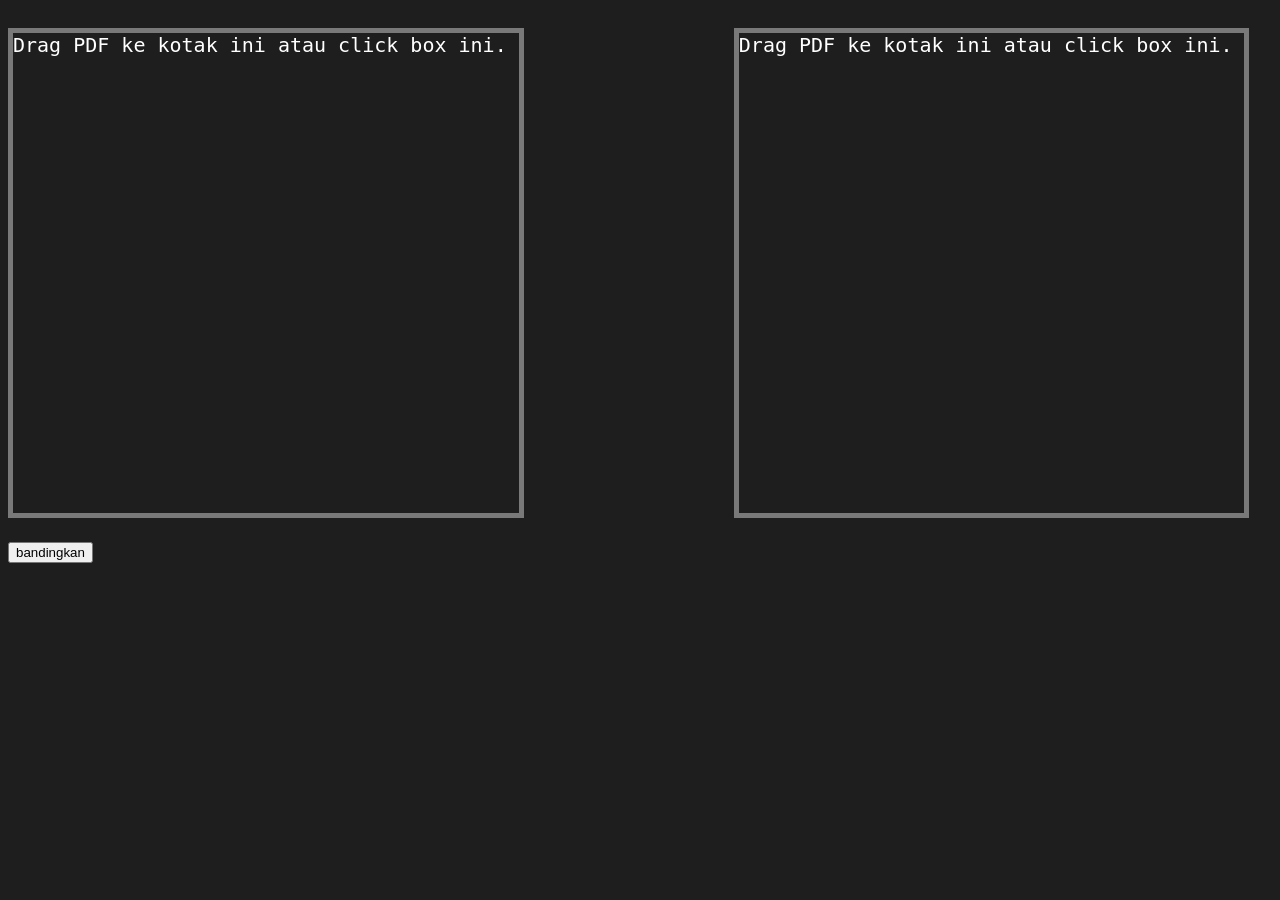
==== index.html @ 3d1ad980 "hehe Signed-off-by: AexonJP <arexucrexus@gmail.com>" ====
<!DOCTYPE html>
<html>
	<head>
		<style>
			body{
				background-color: #1e1e1f;
				color : white;
			}
			table, th, td {
				border: 1px solid black;
			}
			pre {
				width: 40%;
			}	
			@media only screen and (max-width: 714px) {
				pre {
					width: 97%;
				}
			}
			</style>
	<script type="module">
		import * as pdfjsLib from './pdf.mjs';

		pdfjsLib.GlobalWorkerOptions.workerSrc =
			'./pdf.worker.mjs';
		

		function render_page(pageData) {

			let render_options = {
				normalizeWhitespace: false,
				disableCombineTextItems: false
			}

			return pageData.getTextContent(render_options)
				.then(function(textContent) {
					console.log(textContent)
					let lastY, text = '';for (let item of textContent.items) {
						if (lastY == item.transform[5] || !lastY){
							text += item.str;
						}  
						else{
							text += '\n' + item.str;
						}    
						lastY = item.transform[5];
					}
					return text;
				});
		}

		function extractText(pdf_File, id) {
			var pdfx = pdfjsLib.getDocument(pdf_File);
			pdfx.promise.then(function(data){
				console.log(data.numPages)
				var countPromises = [];
				for(let i =1;i<=data.numPages;i++){
					countPromises.push(
						data.getPage(i).then(e => {
							// console.log(e)
							return render_page(e)})
					)
					
				}
				// console.log(countPromises)
				Promise.all(countPromises).then(e =>
				{
					// console.log(e)
					let yuk = e.join("\n\n");
					// console.log(yuk)
					// this.id;
					// console.log(id)
					const drop_zone = document.getElementById(id);
					const tulisan = drop_zone.children[0];
					tulisan.textContent = yuk;
				})
			})
		}


		function ok(ev){

			// console.log("ada disini")
			ev.preventDefault();
			
		}

		function darimana(e){
			// console.log("dari sini")
			e.preventDefault();
			if(e.dataTransfer && e.dataTransfer.files.length == 1){
				var files = e.dataTransfer.files[0];
				// console.log(files)
				let koka = new FileReader();
				koka.onload = (e) => {
					extractText( e.target.result, this.id)
				}
				koka.readAsArrayBuffer(files)
			}else{
				console.log("gagal drag and drop")
			}
		}

		function darimana1(e){
				var files = this.files[0];
				let koka = new FileReader();
				koka.onload = (e) => {
					extractText( e.target.result, "drop_zone");
				}
				koka.readAsArrayBuffer(files)
		}
		function darimana2(e){
				var files = this.files[0];
				let koka = new FileReader();
				koka.onload = (e) => {
					extractText( e.target.result, "drop_zone2");
				}
				koka.readAsArrayBuffer(files)
		}
		
		const file1 = document.getElementById("file1");
		const drop_zone = document.getElementById("drop_zone");
		drop_zone.addEventListener("dragover", ok);
		drop_zone.addEventListener("drop", darimana);
		drop_zone.addEventListener("click", function(e){file1.click()});
		file1.addEventListener("change", darimana1);
		
		const file2 = document.getElementById("file2");
		const drop_zone2 = document.getElementById("drop_zone2");
		drop_zone2.addEventListener("dragover", ok);
		drop_zone2.addEventListener("drop", darimana);
		drop_zone2.addEventListener("click", function(e){file2.click()});
		file2.addEventListener("change", darimana2);


	</script>
	<script src="./cocok.js"></script>
	<script>
		var kepercayaan = 0.7
		function bandingkan(){

			let tulisan = document.getElementById("tulisan");
			let tulisan2 = document.getElementById("tulisan2");
			let text1 = tulisan.textContent;
			let text2 = tulisan2.textContent;
			// if(drop_zonex.textContent == )
			if(text1 == 'Drag PDF ke kotak ini ( drop zone ).' || text1 == 'gagal drag and drop') return
			if(text2 == 'Drag PDF ke kotak ini ( drop zone ).' || text2 == 'gagal drag and drop') return
			mainsk(text1, text2, kepercayaan).then(e => {
				tabel(e);
			})
		}

		function tabel(koyo){
			const hiddentext = document.getElementById('hiddentext');
			hiddentext.innerHTML = 'dokumen yang anda berikan memiliki indikasi kesamaan sebesar ' +  (koyo['keseluruhan']/koyo['keseluruhandata1']*100) + '%'
			const tablekonten = document.getElementById('tablekonten');
			while (tablekonten.lastElementChild) {
				tablekonten.removeChild(tablekonten.lastElementChild);
			}
			const trxs = document.createElement('tr');
            let paragraf2 = ["No","Dokumen 1", "Dokumen 2", "kecocokan", "n-gram"];
            for (let j=0;j<5;j++){
                const thsc = document.createElement('th');
                thsc.textContent = paragraf2[j]
                trxs.append(thsc)
            }
            tablekonten.append(trxs)
            for (let i =0;i<koyo["paragraf"].length;i++){
                // console.log(koyo["paragraf"][i])
                const trxsx = document.createElement('tr');
                let opp1 = document.createElement('td')
                let opp2 = document.createElement('td')
                let opp3 = document.createElement('td')
                let opp4 = document.createElement('td')
                let opp5 = document.createElement('td')
                opp1.textContent =i+1
                opp2.textContent =koyo["iyuk"][koyo["paragraf"][i][0]-1]
                opp3.textContent =koyo["iyuks"][koyo["paragraf"][i][1]-1]
                opp4.textContent =Number(koyo["paragraf"][i][3]) * 100 + "%"
                opp5.textContent =koyo["paragraf"][i][2]
                trxsx.append(opp1);
                trxsx.append(opp2);
                trxsx.append(opp3);
                trxsx.append(opp4);
                trxsx.append(opp5);
                // // for (let j=0;j<2;j++){
                //     const thsc = document.createElement('td');
                //     thsc.textContent = koyo["iyuk"][koyo["paragraf"][i][j]];
                    // trxsx.append(thsc)
                // }
                // iyuk
                // trxs.textContent = koyo["paragraf"][i][0]
                tablekonten.append(trxsx)
                tablekonten.hidden=false;
			}
		}
	</script>
	</head>

	<body style="width: auto;height: auto;">


		<input id="file1" type="file" style="display: none;"></input>
		<input id="file2" type="file" style="display: none;"></input>
		<pre
		id="drop_zone"
		style="border: 5px solid #797979;overflow: auto;height:24em; display: inline-block;font-size: 20px;"><div id="tulisan">Drag PDF ke kotak ini atau click box ini.</div></pre>
		<div style="display: inline-block;width: 16%;"></div>
		
		<pre
		id="drop_zone2"
		style="border: 5px solid #797979;overflow: auto;height:24em; display: inline-block;font-size: 20px;"><div id="tulisan2">Drag PDF ke kotak ini atau click box ini.</div></pre>

		<br><button onclick="bandingkan()">bandingkan</button>
		<br><div id="hiddentext"></div><br>
		<table id="tablekonten" style="width:100%" hidden="true"></table>


		
	</body>
</html>
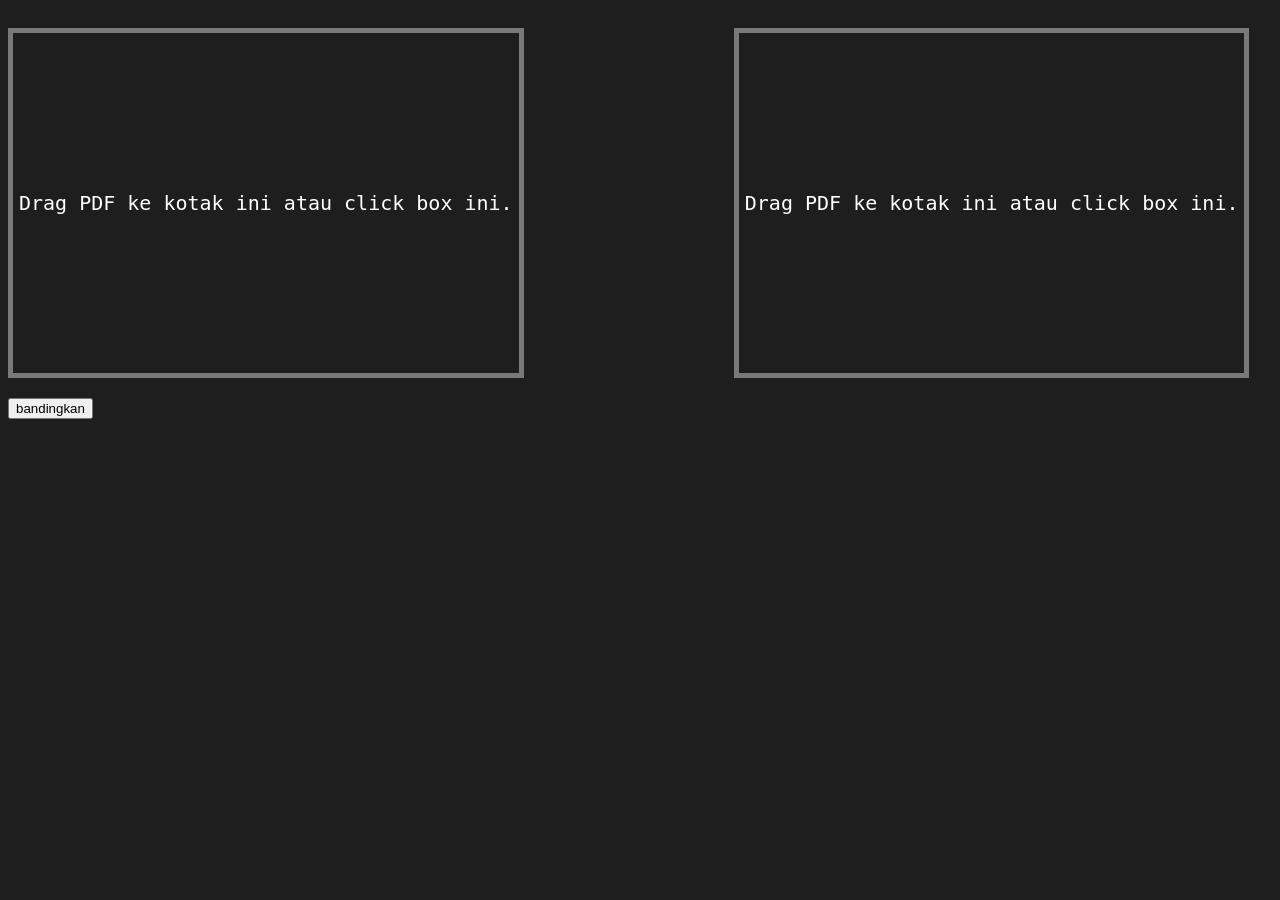
==== commit c2b571c7: "hehe Signed-off-by: AexonJP <arexucrexus@gmail.com>" ====
--- a/index.html
+++ b/index.html
@@ -204,12 +204,12 @@
 		<input id="file2" type="file" style="display: none;"></input>
 		<pre
 		id="drop_zone"
-		style="border: 5px solid #797979;overflow: auto;height:24em; display: inline-block;font-size: 20px;"><div id="tulisan">Drag PDF ke kotak ini atau click box ini.</div></pre>
+		style="border: 5px solid #797979;overflow: auto;height:17em; display: inline-block;font-size: 20px;text-align: center;vertical-align: middle;line-height: 17em;"><div id="tulisan">Drag PDF ke kotak ini atau click box ini.</div></pre>
 		<div style="display: inline-block;width: 16%;"></div>
 		
 		<pre
 		id="drop_zone2"
-		style="border: 5px solid #797979;overflow: auto;height:24em; display: inline-block;font-size: 20px;"><div id="tulisan2">Drag PDF ke kotak ini atau click box ini.</div></pre>
+		style="border: 5px solid #797979;overflow: auto;height:17em; display: inline-block;font-size: 20px;text-align: center;vertical-align: middle;line-height: 17em;"><div id="tulisan2">Drag PDF ke kotak ini atau click box ini.</div></pre>
 
 		<br><button onclick="bandingkan()">bandingkan</button>
 		<br><div id="hiddentext"></div><br>
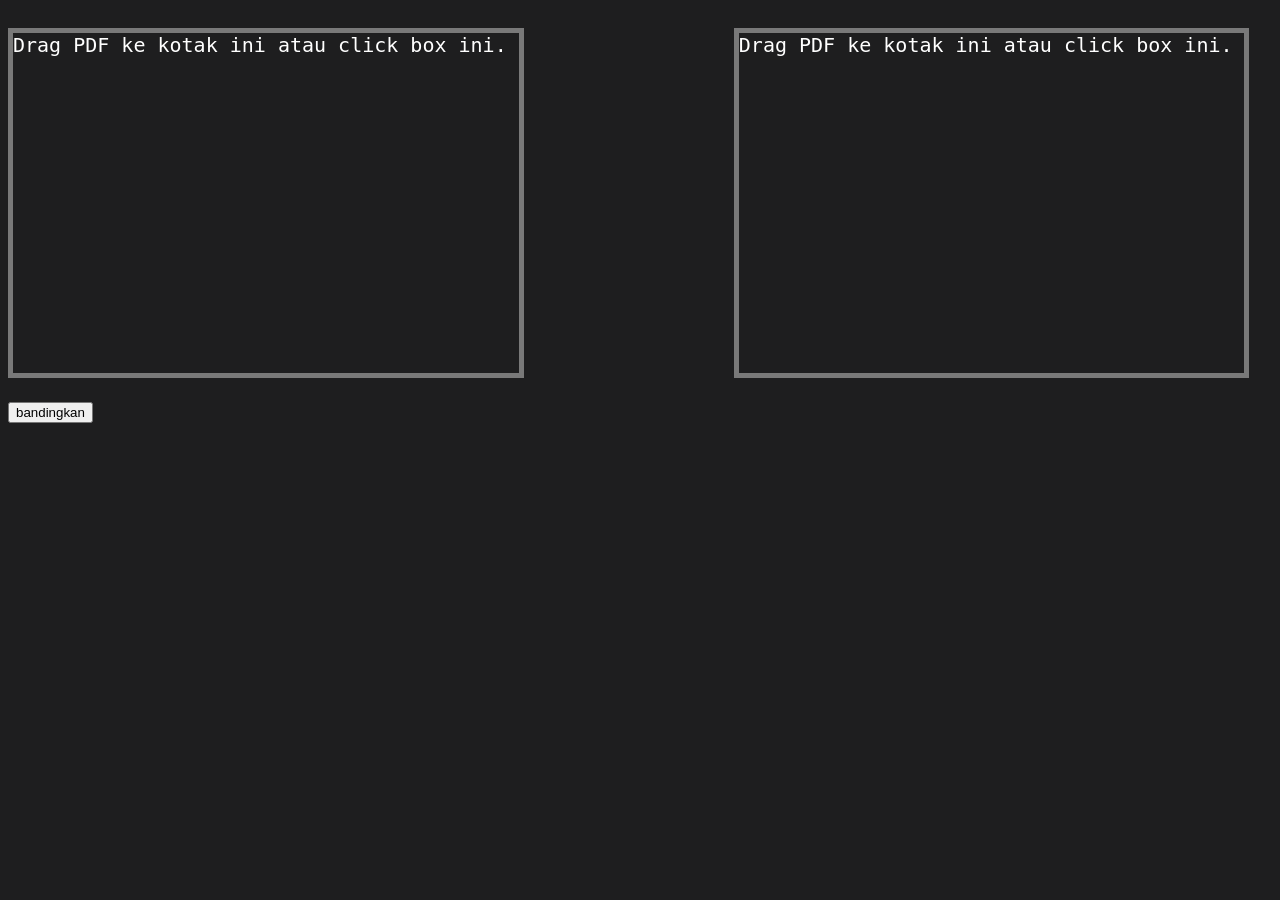
==== commit 04cb383d: "hehe Signed-off-by: AexonJP <arexucrexus@gmail.com>" ====
--- a/index.html
+++ b/index.html
@@ -204,12 +204,12 @@
 		<input id="file2" type="file" style="display: none;"></input>
 		<pre
 		id="drop_zone"
-		style="border: 5px solid #797979;overflow: auto;height:17em; display: inline-block;font-size: 20px;text-align: center;vertical-align: middle;line-height: 17em;"><div id="tulisan">Drag PDF ke kotak ini atau click box ini.</div></pre>
+		style="border: 5px solid #797979;overflow: auto;height:17em; display: inline-block;font-size: 20px;"><div id="tulisan">Drag PDF ke kotak ini atau click box ini.</div></pre>
 		<div style="display: inline-block;width: 16%;"></div>
 		
 		<pre
 		id="drop_zone2"
-		style="border: 5px solid #797979;overflow: auto;height:17em; display: inline-block;font-size: 20px;text-align: center;vertical-align: middle;line-height: 17em;"><div id="tulisan2">Drag PDF ke kotak ini atau click box ini.</div></pre>
+		style="border: 5px solid #797979;overflow: auto;height:17em; display: inline-block;font-size: 20px;"><div id="tulisan2">Drag PDF ke kotak ini atau click box ini.</div></pre>
 
 		<br><button onclick="bandingkan()">bandingkan</button>
 		<br><div id="hiddentext"></div><br>
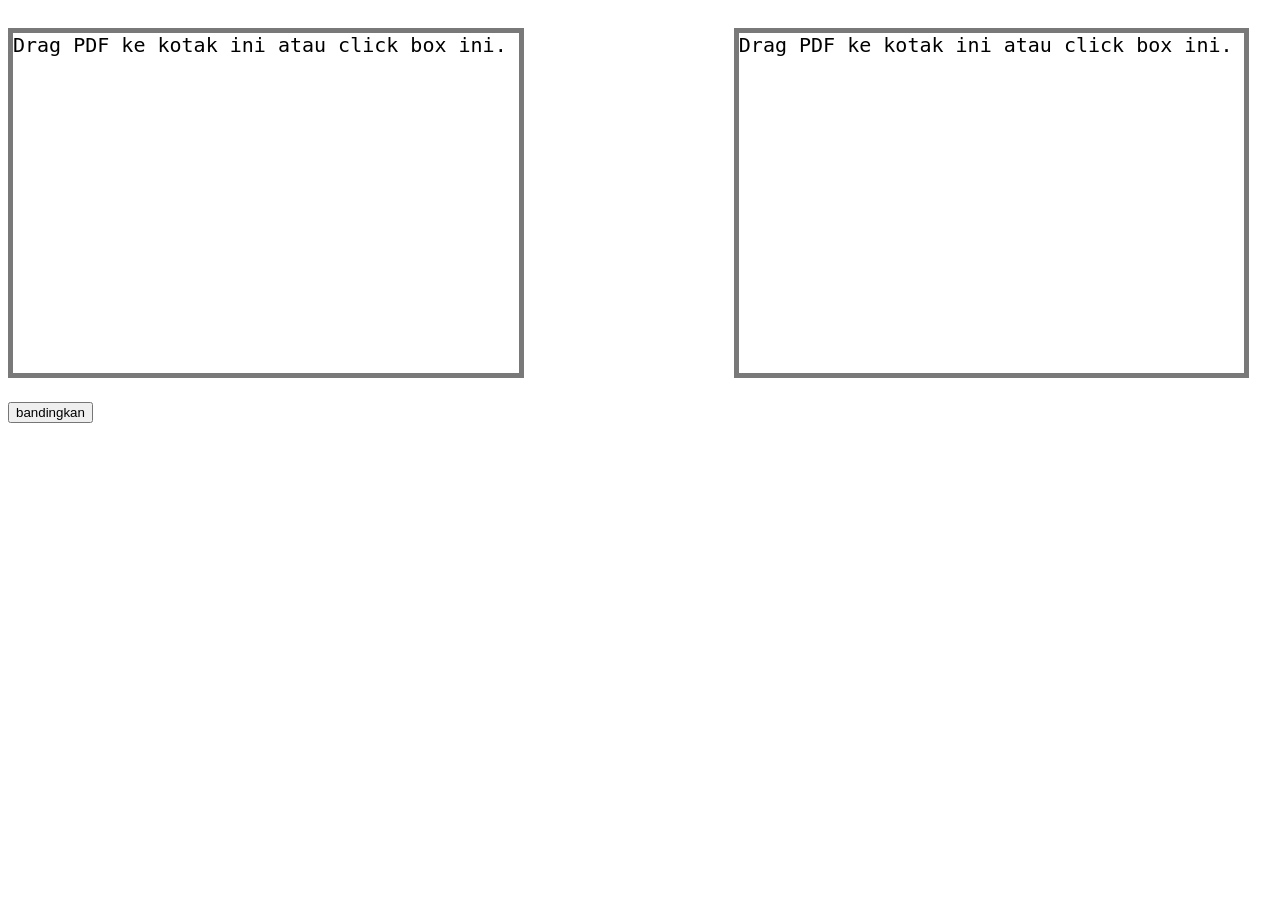
==== commit 5f33e770: "hehe Signed-off-by: AexonJP <arexucrexus@gmail.com>" ====
--- a/index.html
+++ b/index.html
@@ -3,8 +3,8 @@
 	<head>
 		<style>
 			body{
-				background-color: #1e1e1f;
-				color : white;
+				background-color: #ffffff;
+				color : rgb(0, 0, 0);
 			}
 			table, th, td {
 				border: 1px solid black;
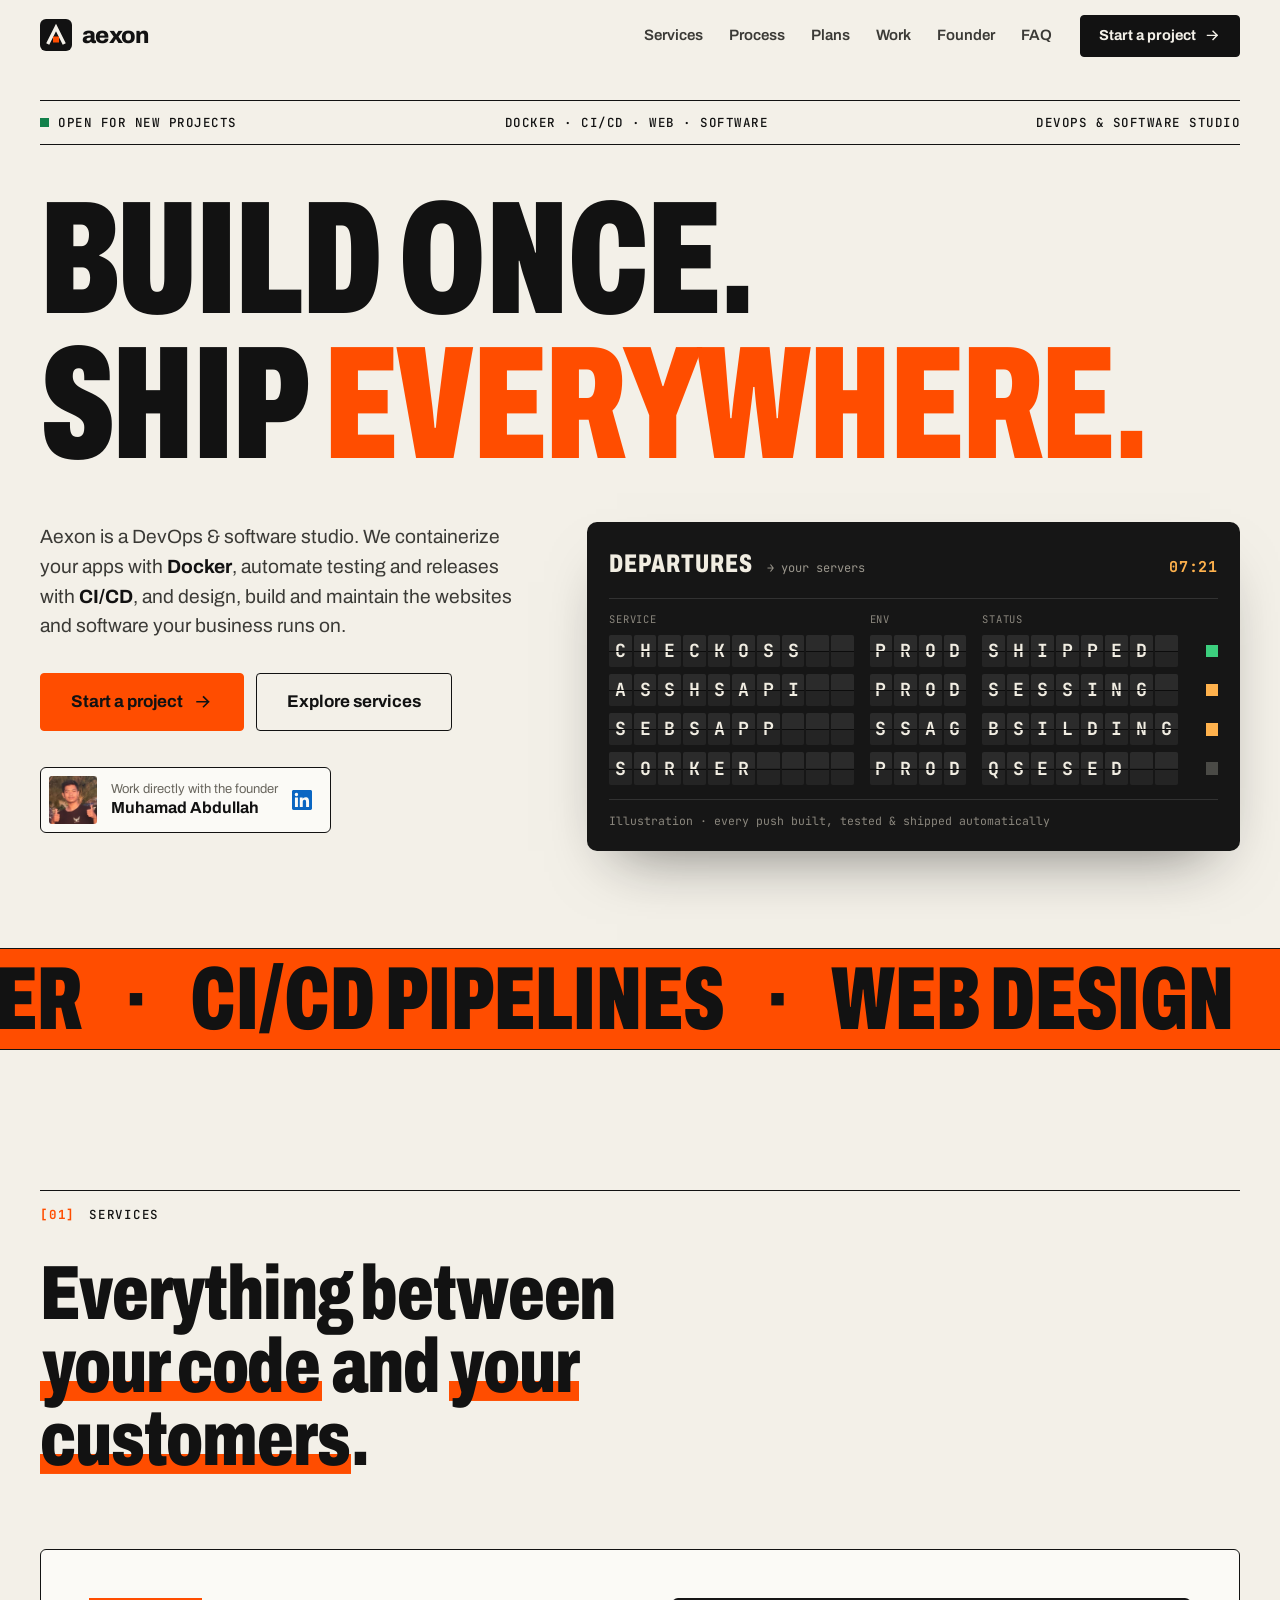
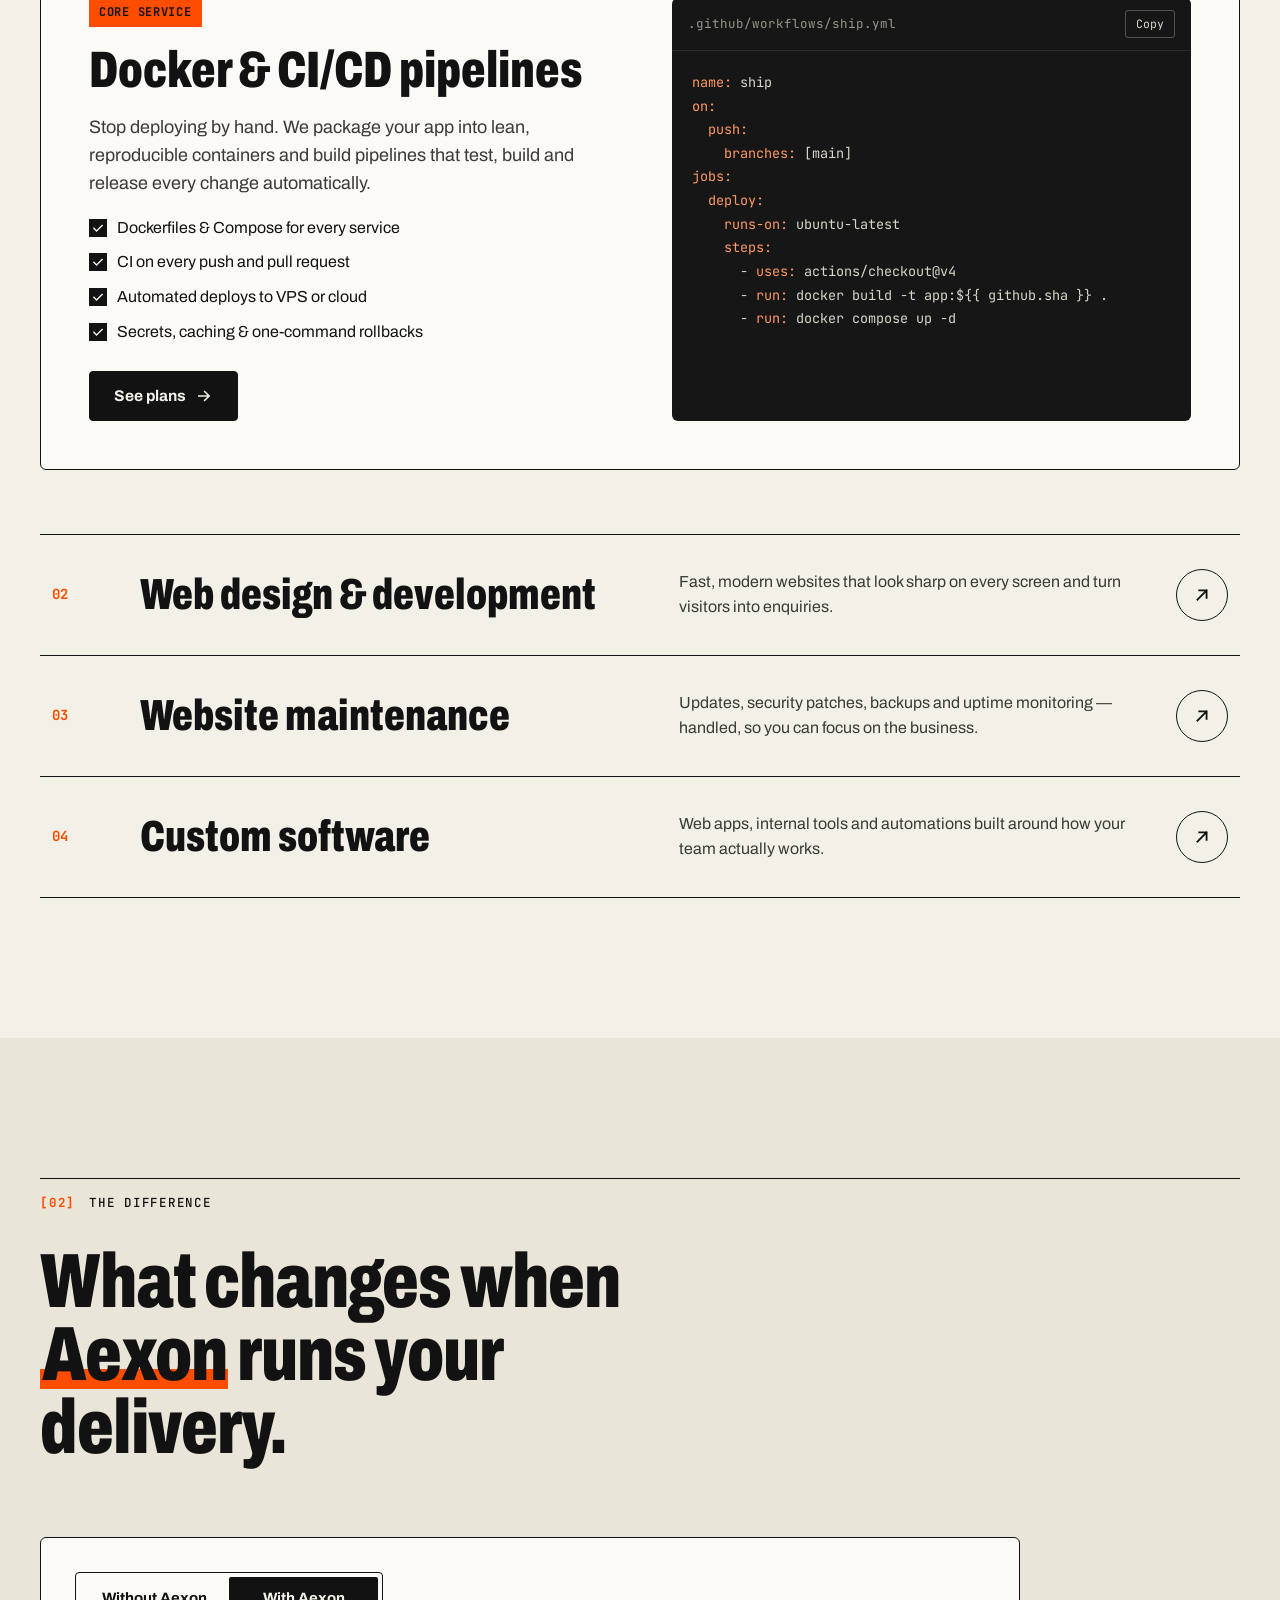
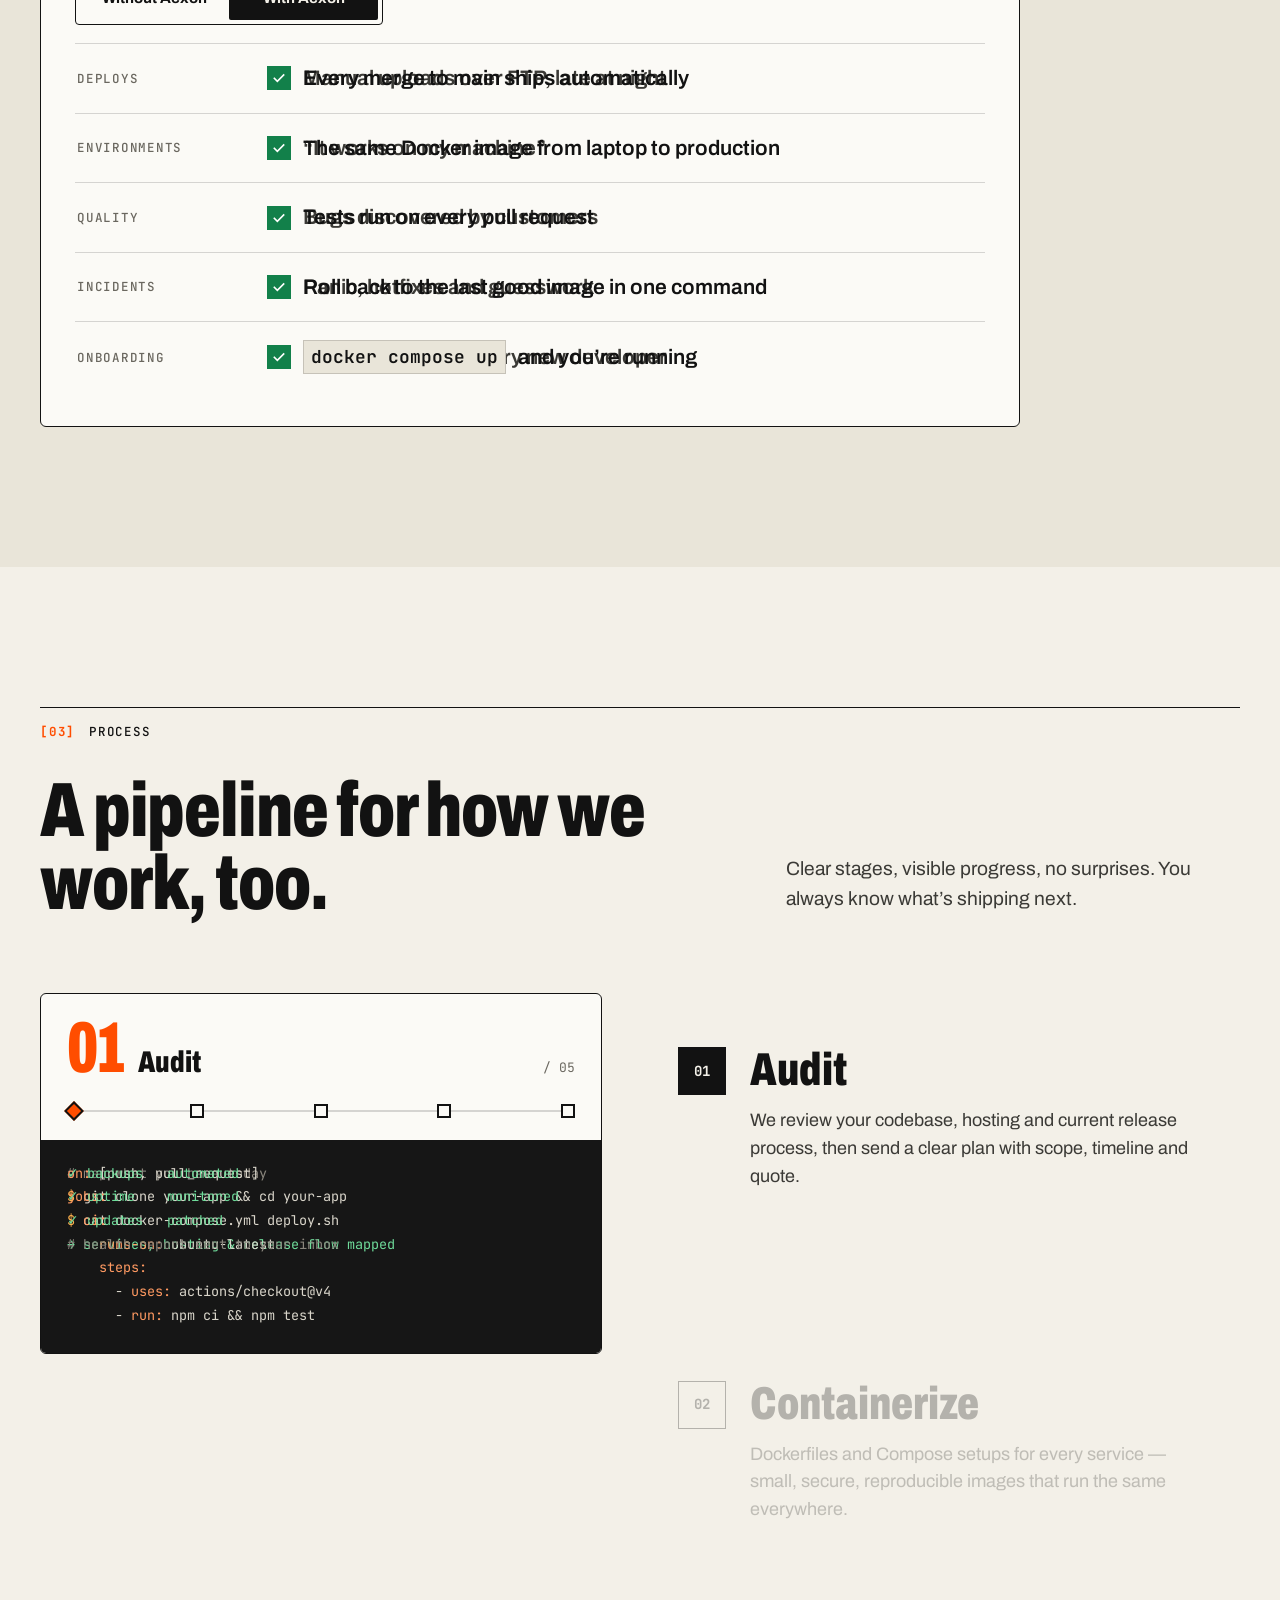
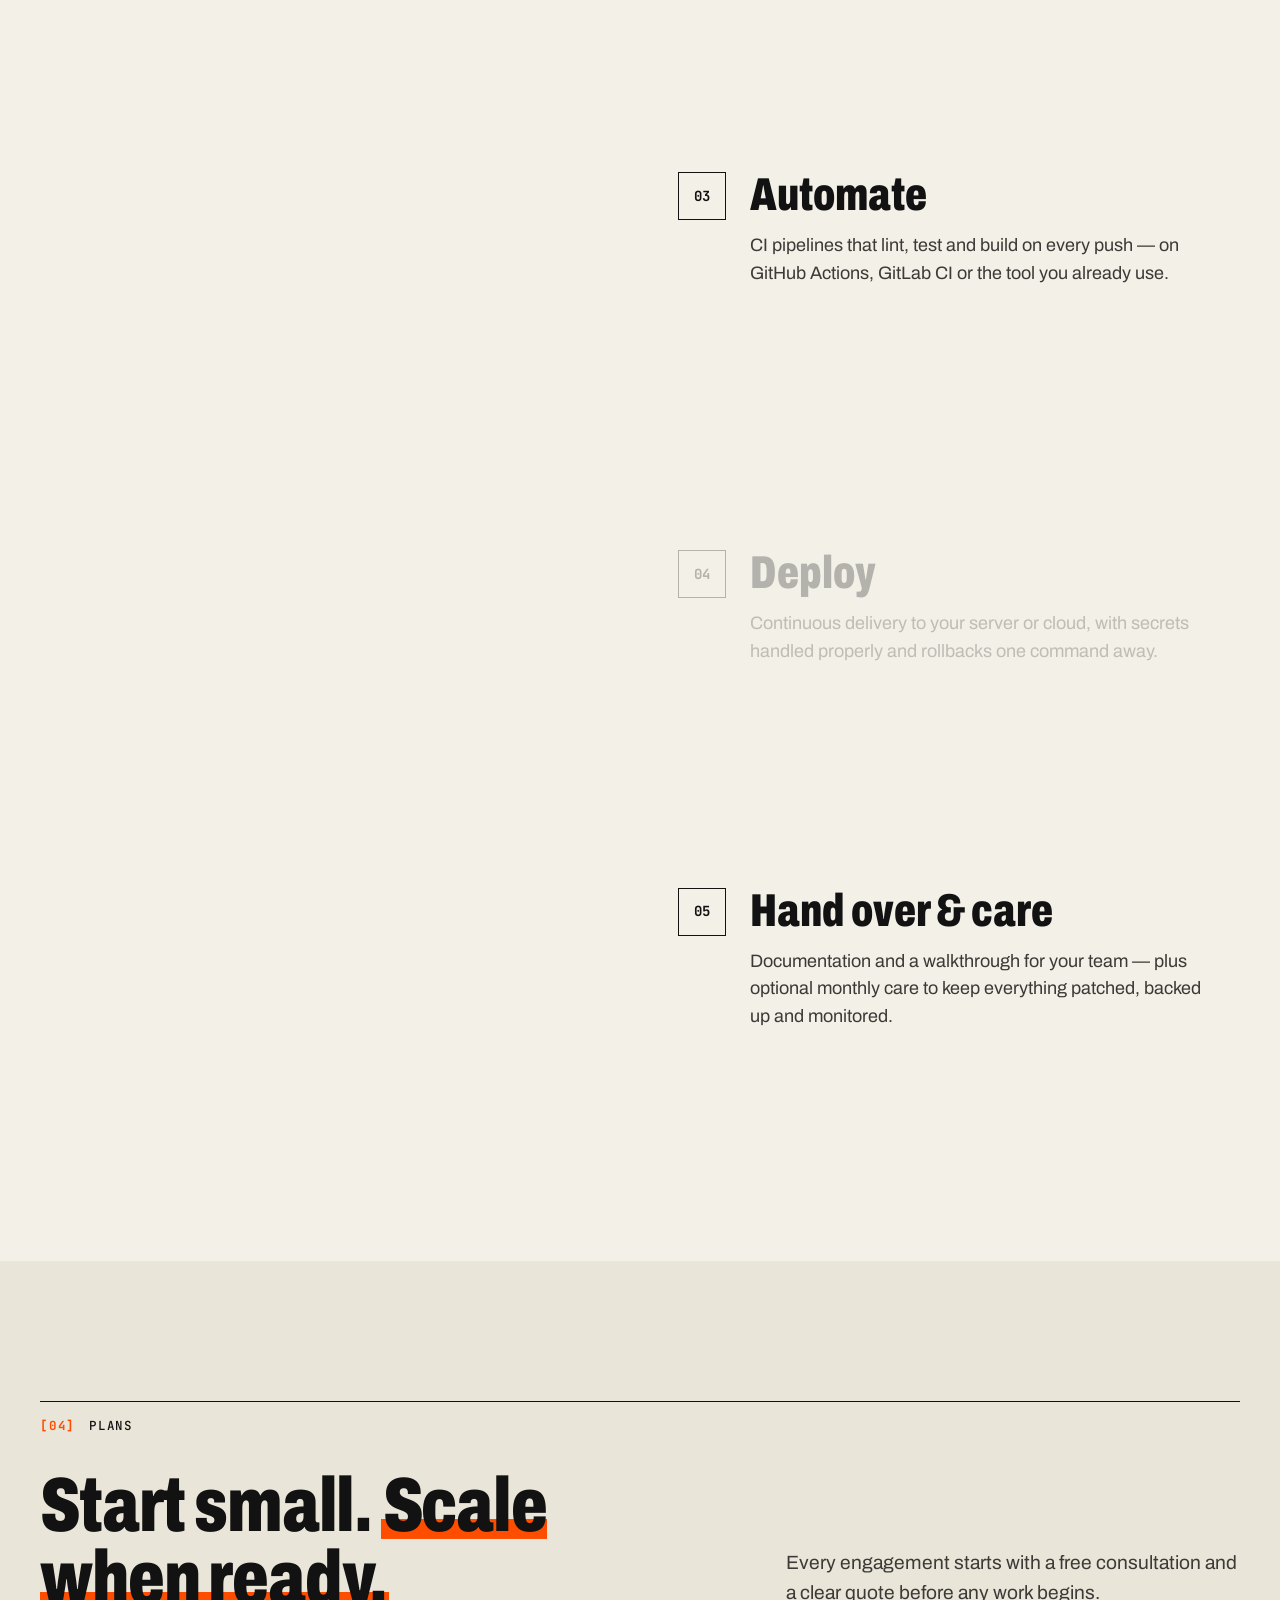
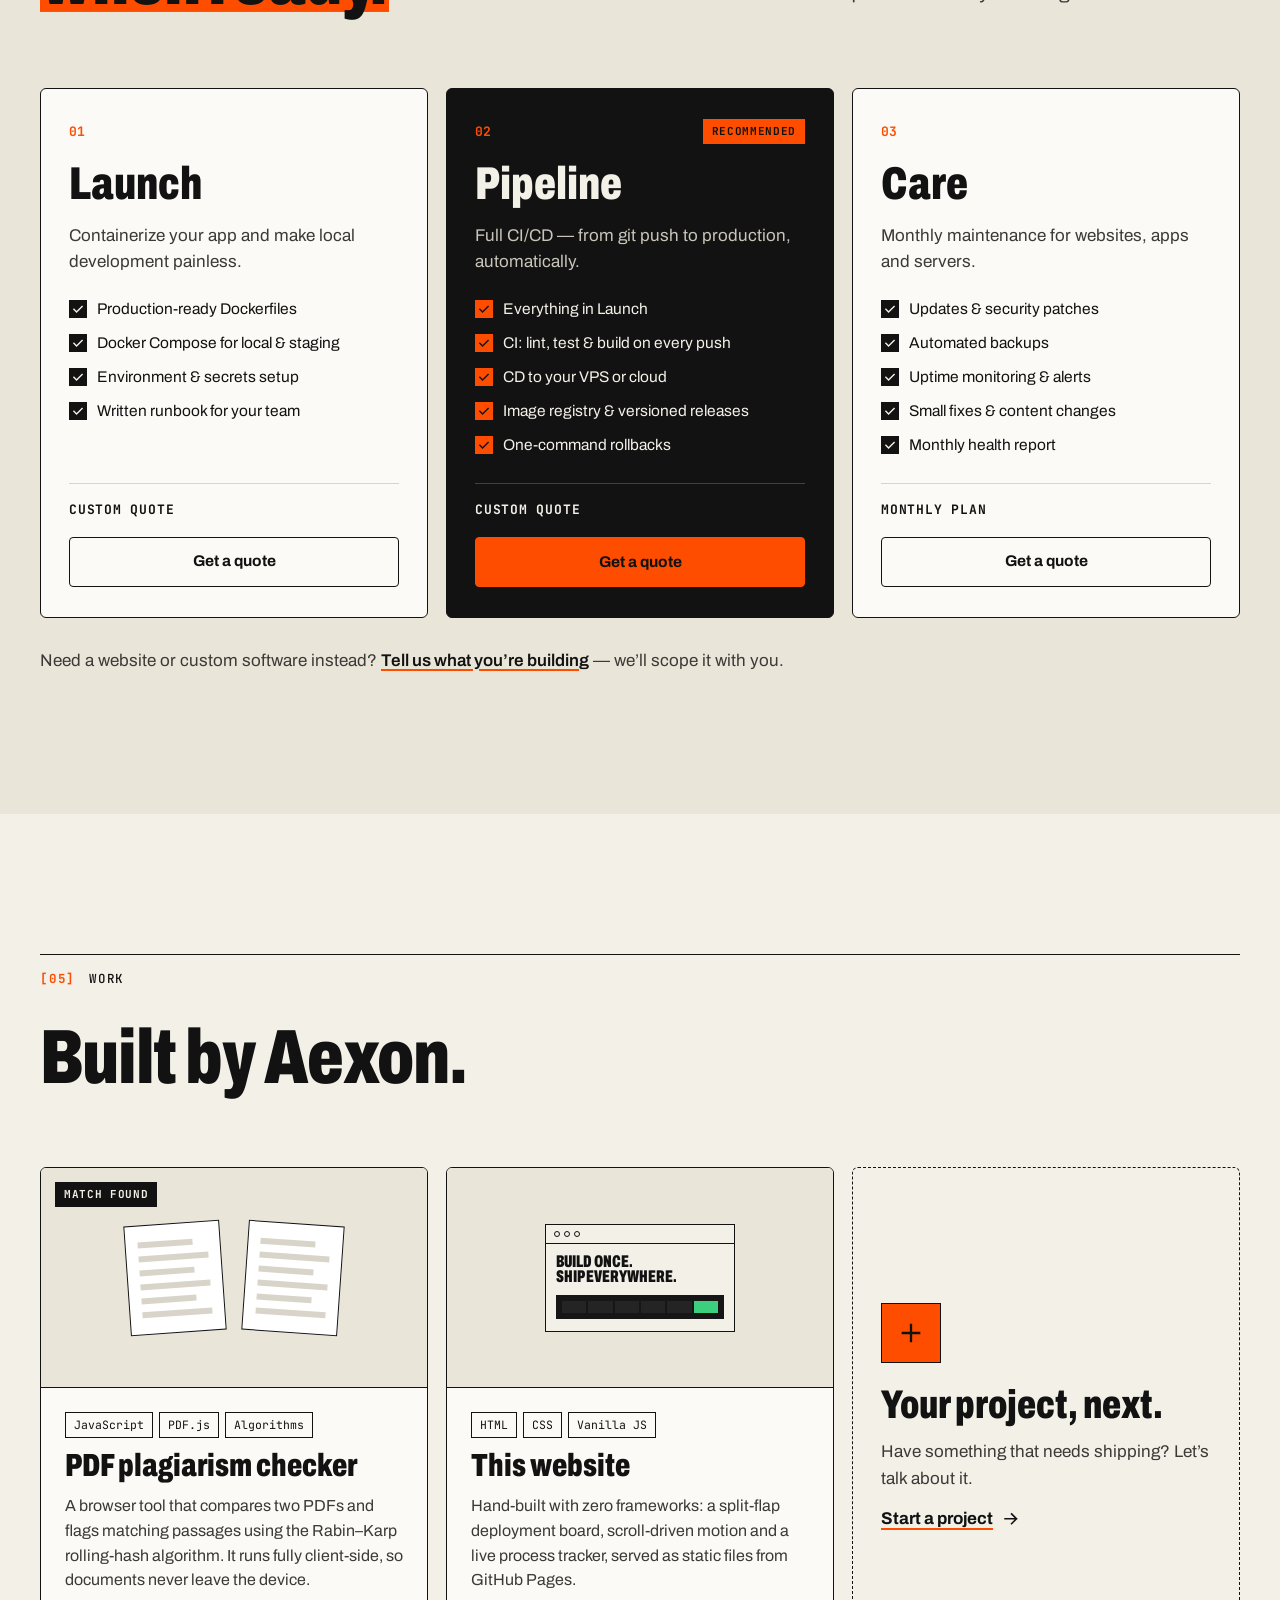
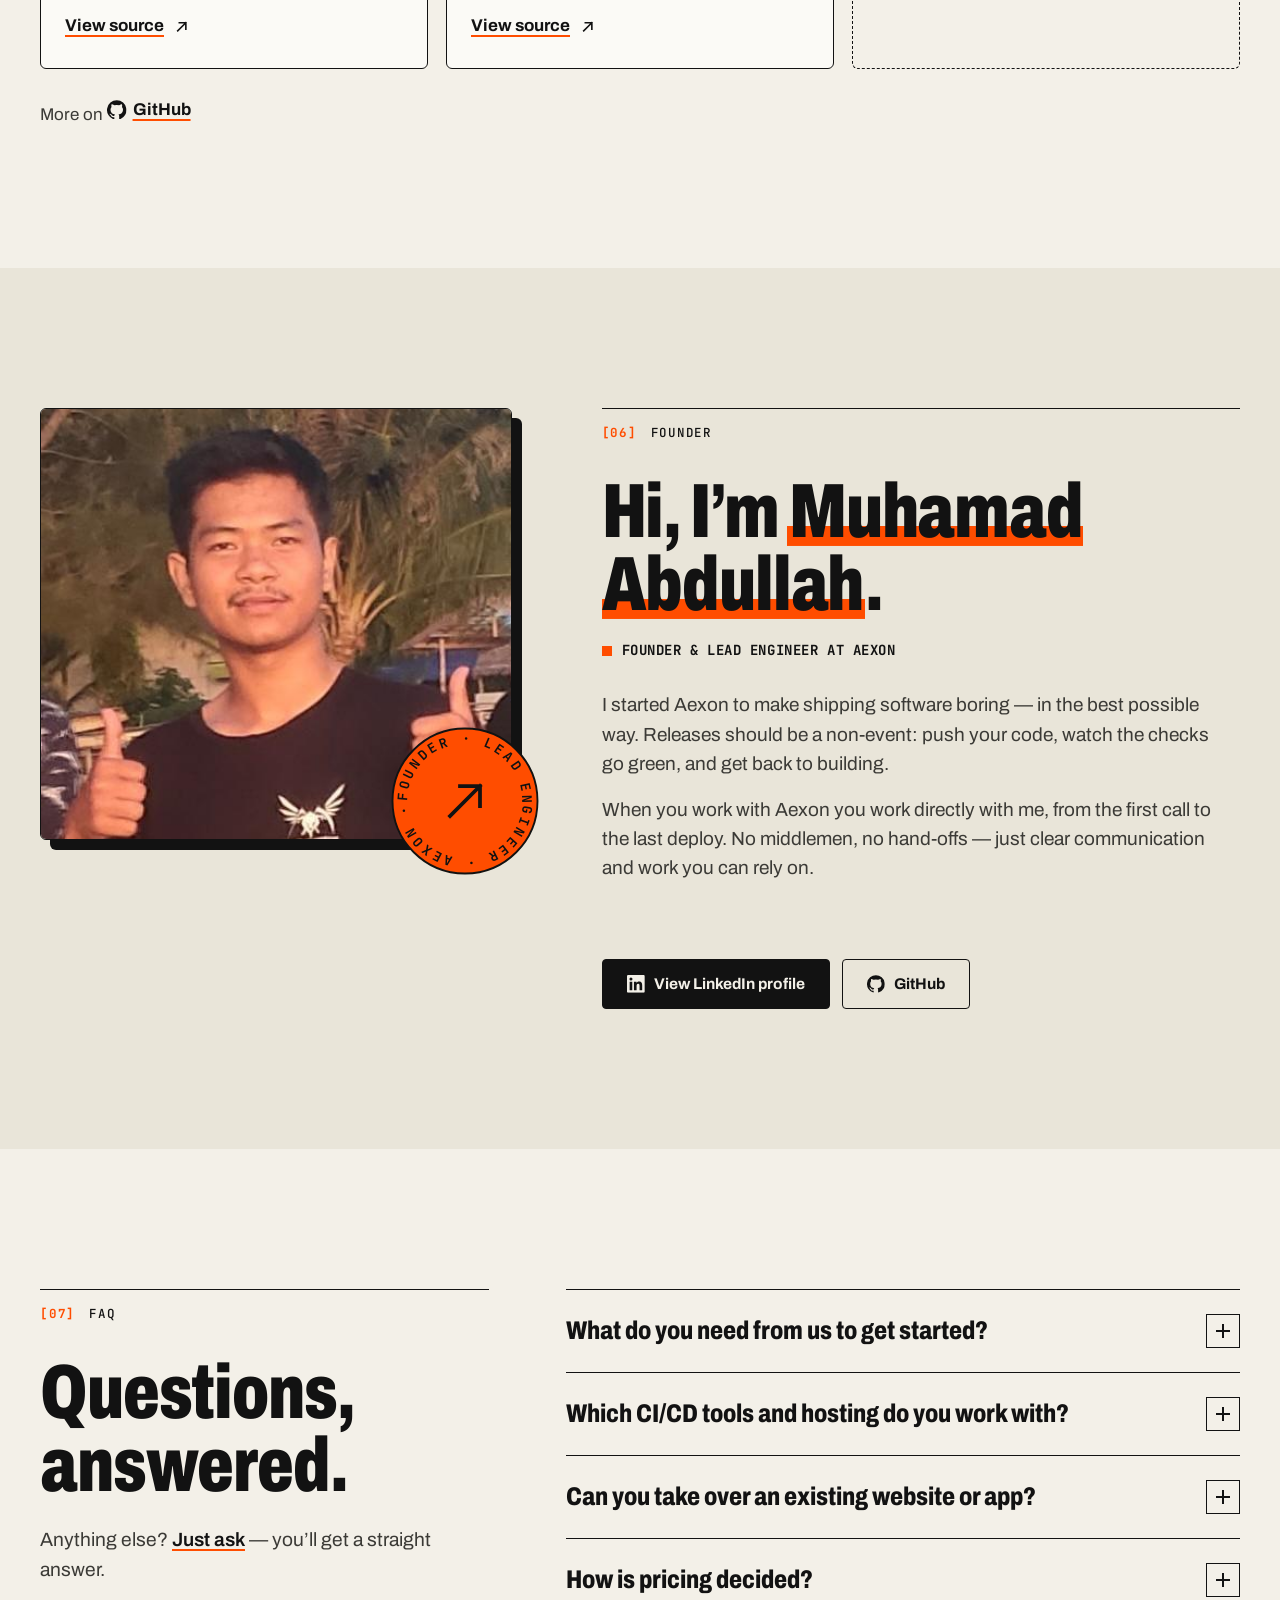
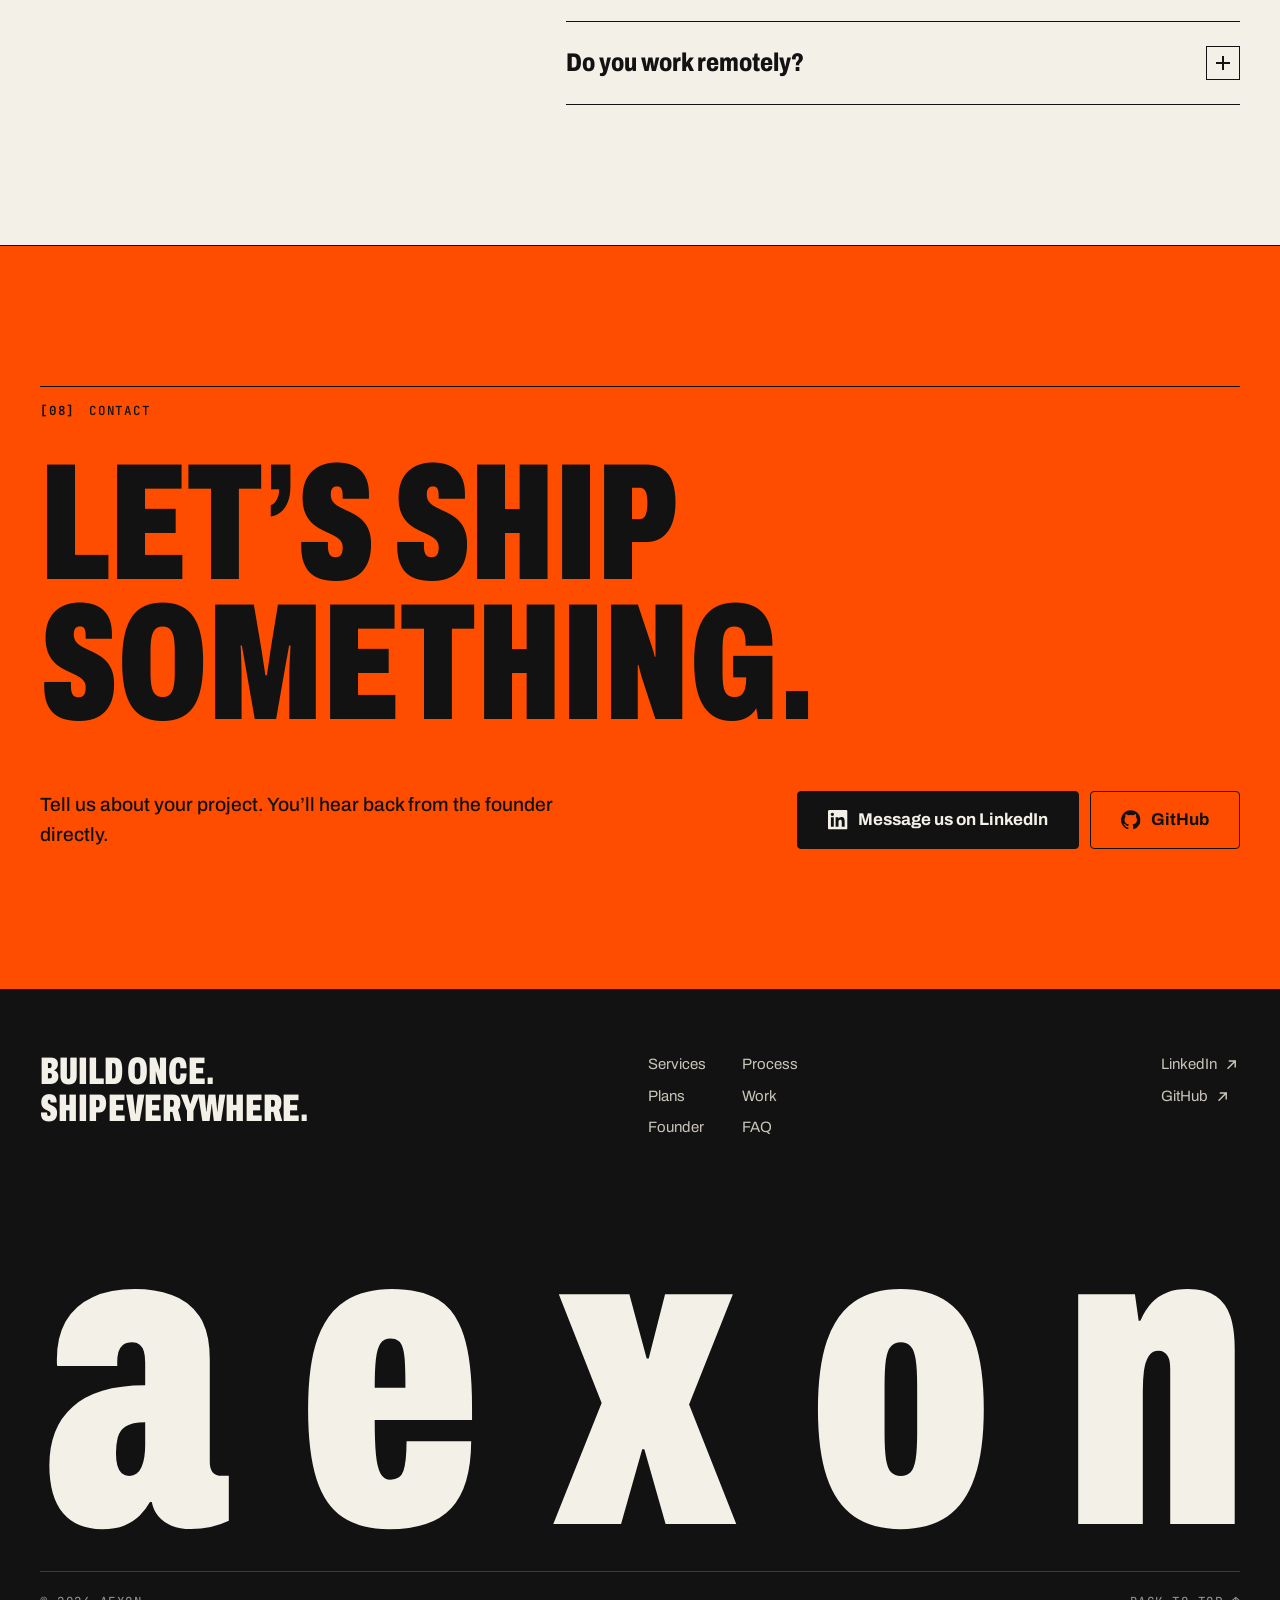
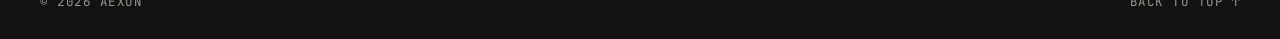
==== commit 07c429ff: "Replace plagiarism checker with Aexon studio website New one-page site selling Docker & CI/CD as the" ====
--- a/index.html
+++ b/index.html
@@ -1,221 +1,611 @@
-<!DOCTYPE html>
-<html>
-	<head>
-		<style>
-			body{
-				background-color: #ffffff;
-				color : rgb(0, 0, 0);
-			}
-			table, th, td {
-				border: 1px solid black;
-			}
-			pre {
-				width: 40%;
-			}	
-			@media only screen and (max-width: 714px) {
-				pre {
-					width: 97%;
-				}
-			}
-			</style>
-	<script type="module">
-		import * as pdfjsLib from './pdf.mjs';
-
-		pdfjsLib.GlobalWorkerOptions.workerSrc =
-			'./pdf.worker.mjs';
-		
-
-		function render_page(pageData) {
-
-			let render_options = {
-				normalizeWhitespace: false,
-				disableCombineTextItems: false
-			}
-
-			return pageData.getTextContent(render_options)
-				.then(function(textContent) {
-					console.log(textContent)
-					let lastY, text = '';for (let item of textContent.items) {
-						if (lastY == item.transform[5] || !lastY){
-							text += item.str;
-						}  
-						else{
-							text += '\n' + item.str;
-						}    
-						lastY = item.transform[5];
-					}
-					return text;
-				});
-		}
-
-		function extractText(pdf_File, id) {
-			var pdfx = pdfjsLib.getDocument(pdf_File);
-			pdfx.promise.then(function(data){
-				console.log(data.numPages)
-				var countPromises = [];
-				for(let i =1;i<=data.numPages;i++){
-					countPromises.push(
-						data.getPage(i).then(e => {
-							// console.log(e)
-							return render_page(e)})
-					)
-					
-				}
-				// console.log(countPromises)
-				Promise.all(countPromises).then(e =>
-				{
-					// console.log(e)
-					let yuk = e.join("\n\n");
-					// console.log(yuk)
-					// this.id;
-					// console.log(id)
-					const drop_zone = document.getElementById(id);
-					const tulisan = drop_zone.children[0];
-					tulisan.textContent = yuk;
-				})
-			})
-		}
-
-
-		function ok(ev){
-
-			// console.log("ada disini")
-			ev.preventDefault();
-			
-		}
-
-		function darimana(e){
-			// console.log("dari sini")
-			e.preventDefault();
-			if(e.dataTransfer && e.dataTransfer.files.length == 1){
-				var files = e.dataTransfer.files[0];
-				// console.log(files)
-				let koka = new FileReader();
-				koka.onload = (e) => {
-					extractText( e.target.result, this.id)
-				}
-				koka.readAsArrayBuffer(files)
-			}else{
-				console.log("gagal drag and drop")
-			}
-		}
-
-		function darimana1(e){
-				var files = this.files[0];
-				let koka = new FileReader();
-				koka.onload = (e) => {
-					extractText( e.target.result, "drop_zone");
-				}
-				koka.readAsArrayBuffer(files)
-		}
-		function darimana2(e){
-				var files = this.files[0];
-				let koka = new FileReader();
-				koka.onload = (e) => {
-					extractText( e.target.result, "drop_zone2");
-				}
-				koka.readAsArrayBuffer(files)
-		}
-		
-		const file1 = document.getElementById("file1");
-		const drop_zone = document.getElementById("drop_zone");
-		drop_zone.addEventListener("dragover", ok);
-		drop_zone.addEventListener("drop", darimana);
-		drop_zone.addEventListener("click", function(e){file1.click()});
-		file1.addEventListener("change", darimana1);
-		
-		const file2 = document.getElementById("file2");
-		const drop_zone2 = document.getElementById("drop_zone2");
-		drop_zone2.addEventListener("dragover", ok);
-		drop_zone2.addEventListener("drop", darimana);
-		drop_zone2.addEventListener("click", function(e){file2.click()});
-		file2.addEventListener("change", darimana2);
-
-
-	</script>
-	<script src="./cocok.js"></script>
-	<script>
-		var kepercayaan = 0.7
-		function bandingkan(){
-
-			let tulisan = document.getElementById("tulisan");
-			let tulisan2 = document.getElementById("tulisan2");
-			let text1 = tulisan.textContent;
-			let text2 = tulisan2.textContent;
-			// if(drop_zonex.textContent == )
-			if(text1 == 'Drag PDF ke kotak ini ( drop zone ).' || text1 == 'gagal drag and drop') return
-			if(text2 == 'Drag PDF ke kotak ini ( drop zone ).' || text2 == 'gagal drag and drop') return
-			mainsk(text1, text2, kepercayaan).then(e => {
-				tabel(e);
-			})
-		}
-
-		function tabel(koyo){
-			const hiddentext = document.getElementById('hiddentext');
-			hiddentext.innerHTML = 'dokumen yang anda berikan memiliki indikasi kesamaan sebesar ' +  (koyo['keseluruhan']/koyo['keseluruhandata1']*100) + '%'
-			const tablekonten = document.getElementById('tablekonten');
-			while (tablekonten.lastElementChild) {
-				tablekonten.removeChild(tablekonten.lastElementChild);
-			}
-			const trxs = document.createElement('tr');
-            let paragraf2 = ["No","Dokumen 1", "Dokumen 2", "kecocokan", "n-gram"];
-            for (let j=0;j<5;j++){
-                const thsc = document.createElement('th');
-                thsc.textContent = paragraf2[j]
-                trxs.append(thsc)
-            }
-            tablekonten.append(trxs)
-            for (let i =0;i<koyo["paragraf"].length;i++){
-                // console.log(koyo["paragraf"][i])
-                const trxsx = document.createElement('tr');
-                let opp1 = document.createElement('td')
-                let opp2 = document.createElement('td')
-                let opp3 = document.createElement('td')
-                let opp4 = document.createElement('td')
-                let opp5 = document.createElement('td')
-                opp1.textContent =i+1
-                opp2.textContent =koyo["iyuk"][koyo["paragraf"][i][0]-1]
-                opp3.textContent =koyo["iyuks"][koyo["paragraf"][i][1]-1]
-                opp4.textContent =Number(koyo["paragraf"][i][3]) * 100 + "%"
-                opp5.textContent =koyo["paragraf"][i][2]
-                trxsx.append(opp1);
-                trxsx.append(opp2);
-                trxsx.append(opp3);
-                trxsx.append(opp4);
-                trxsx.append(opp5);
-                // // for (let j=0;j<2;j++){
-                //     const thsc = document.createElement('td');
-                //     thsc.textContent = koyo["iyuk"][koyo["paragraf"][i][j]];
-                    // trxsx.append(thsc)
-                // }
-                // iyuk
-                // trxs.textContent = koyo["paragraf"][i][0]
-                tablekonten.append(trxsx)
-                tablekonten.hidden=false;
-			}
-		}
-	</script>
-	</head>
-
-	<body style="width: auto;height: auto;">
-
-
-		<input id="file1" type="file" style="display: none;"></input>
-		<input id="file2" type="file" style="display: none;"></input>
-		<pre
-		id="drop_zone"
-		style="border: 5px solid #797979;overflow: auto;height:17em; display: inline-block;font-size: 20px;"><div id="tulisan">Drag PDF ke kotak ini atau click box ini.</div></pre>
-		<div style="display: inline-block;width: 16%;"></div>
-		
-		<pre
-		id="drop_zone2"
-		style="border: 5px solid #797979;overflow: auto;height:17em; display: inline-block;font-size: 20px;"><div id="tulisan2">Drag PDF ke kotak ini atau click box ini.</div></pre>
-
-		<br><button onclick="bandingkan()">bandingkan</button>
-		<br><div id="hiddentext"></div><br>
-		<table id="tablekonten" style="width:100%" hidden="true"></table>
-
-
-		
-	</body>
-</html>+<!doctype html>
+<html lang="en">
+<head>
+  <meta charset="utf-8">
+  <meta name="viewport" content="width=device-width, initial-scale=1">
+  <title>Aexon — Docker, CI/CD &amp; Software Studio</title>
+  <meta name="description" content="Aexon is a DevOps and software studio. We containerize apps with Docker, automate testing and deployment with CI/CD pipelines, and design, build and maintain websites and custom software.">
+  <link rel="canonical" href="https://aexonjp.github.io/">
+  <meta name="theme-color" content="#f3f0e8">
+
+  <meta property="og:type" content="website">
+  <meta property="og:site_name" content="Aexon">
+  <meta property="og:title" content="Aexon — Build once. Ship everywhere.">
+  <meta property="og:description" content="Docker &amp; CI/CD pipelines, web design, website maintenance and custom software. Work directly with founder Muhamad Abdullah.">
+  <meta property="og:url" content="https://aexonjp.github.io/">
+  <meta property="og:image" content="https://aexonjp.github.io/assets/img/og.png">
+  <meta property="og:image:width" content="1200">
+  <meta property="og:image:height" content="630">
+  <meta name="twitter:card" content="summary_large_image">
+
+  <script>document.documentElement.classList.add("js")</script>
+  <link rel="icon" href="assets/img/logo.svg" type="image/svg+xml">
+  <link rel="apple-touch-icon" href="assets/img/founder.jpg">
+
+  <link rel="preconnect" href="https://fonts.googleapis.com">
+  <link rel="preconnect" href="https://fonts.gstatic.com" crossorigin>
+  <link href="https://fonts.googleapis.com/css2?family=Archivo:wdth,wght@62..125,400..900&family=JetBrains+Mono:wght@400;500;700&display=swap" rel="stylesheet">
+  <link rel="stylesheet" href="assets/css/style.css">
+
+  <script type="application/ld+json">
+  {
+    "@context": "https://schema.org",
+    "@type": "ProfessionalService",
+    "name": "Aexon",
+    "url": "https://aexonjp.github.io/",
+    "logo": "https://aexonjp.github.io/assets/img/logo.svg",
+    "image": "https://aexonjp.github.io/assets/img/og.png",
+    "description": "DevOps and software studio: Docker and CI/CD pipelines, web design, website maintenance and custom software development.",
+    "founder": {
+      "@type": "Person",
+      "name": "Muhamad Abdullah",
+      "jobTitle": "Founder & Lead Engineer",
+      "image": "https://aexonjp.github.io/assets/img/founder.jpg",
+      "sameAs": [
+        "https://www.linkedin.com/in/muhamad-abdullah-439a632a5/",
+        "https://github.com/AexonJP"
+      ]
+    },
+    "sameAs": [
+      "https://www.linkedin.com/in/muhamad-abdullah-439a632a5/",
+      "https://github.com/AexonJP"
+    ],
+    "makesOffer": [
+      { "@type": "Offer", "itemOffered": { "@type": "Service", "name": "Docker & CI/CD pipelines" } },
+      { "@type": "Offer", "itemOffered": { "@type": "Service", "name": "Web design & development" } },
+      { "@type": "Offer", "itemOffered": { "@type": "Service", "name": "Website maintenance" } },
+      { "@type": "Offer", "itemOffered": { "@type": "Service", "name": "Custom software development" } }
+    ]
+  }
+  </script>
+</head>
+<body>
+  <svg width="0" height="0" style="position:absolute" aria-hidden="true">
+    <symbol id="i-arrow" viewBox="0 0 24 24"><path d="M5 12h14M13 6l6 6-6 6" fill="none" stroke="currentColor" stroke-width="2" stroke-linecap="square"/></symbol>
+    <symbol id="i-arrow-ne" viewBox="0 0 24 24"><path d="M7 17L17 7M9 7h8v8" fill="none" stroke="currentColor" stroke-width="2" stroke-linecap="square"/></symbol>
+    <symbol id="i-check" viewBox="0 0 24 24"><path d="M5 12.5l4.5 4.5L19 7.5" fill="none" stroke="currentColor" stroke-width="2.4" stroke-linecap="square"/></symbol>
+    <symbol id="i-x" viewBox="0 0 24 24"><path d="M7 7l10 10M17 7L7 17" fill="none" stroke="currentColor" stroke-width="2.4" stroke-linecap="square"/></symbol>
+    <symbol id="i-plus" viewBox="0 0 24 24"><path d="M12 5v14M5 12h14" fill="none" stroke="currentColor" stroke-width="2" stroke-linecap="square"/></symbol>
+    <symbol id="i-linkedin" viewBox="0 0 24 24"><path fill="currentColor" d="M20.45 20.45h-3.55v-5.57c0-1.33-.03-3.04-1.85-3.04-1.85 0-2.14 1.45-2.14 2.94v5.67H9.36V9h3.41v1.56h.05c.48-.9 1.64-1.85 3.37-1.85 3.6 0 4.27 2.37 4.27 5.46v6.28zM5.34 7.43a2.06 2.06 0 1 1 0-4.13 2.06 2.06 0 0 1 0 4.13zM7.12 20.45H3.56V9h3.56v11.45zM22.22 0H1.77C.79 0 0 .77 0 1.73v20.54C0 23.23.79 24 1.77 24h20.45c.98 0 1.78-.77 1.78-1.73V1.73C24 .77 23.2 0 22.22 0z"/></symbol>
+    <symbol id="i-github" viewBox="0 0 24 24"><path fill="currentColor" d="M12 .3a12 12 0 0 0-3.8 23.38c.6.12.83-.26.83-.57l-.02-2.04c-3.34.72-4.04-1.61-4.04-1.61-.55-1.39-1.34-1.76-1.34-1.76-1.08-.74.09-.73.09-.73 1.2.09 1.84 1.24 1.84 1.24 1.07 1.83 2.8 1.3 3.49 1 .1-.78.42-1.31.76-1.61-2.67-.3-5.47-1.33-5.47-5.93 0-1.31.47-2.38 1.24-3.22-.14-.3-.54-1.52.1-3.18 0 0 1-.32 3.3 1.23a11.5 11.5 0 0 1 6 0c2.28-1.55 3.29-1.23 3.29-1.23.64 1.66.24 2.88.12 3.18a4.65 4.65 0 0 1 1.23 3.22c0 4.61-2.8 5.63-5.48 5.92.42.36.81 1.1.81 2.22l-.01 3.29c0 .31.2.69.82.57A12 12 0 0 0 12 .3"/></symbol>
+  </svg>
+
+  <a class="skip-link" href="#main">Skip to content</a>
+  <div class="scroll-progress" aria-hidden="true"><span></span></div>
+
+  <header class="nav" data-nav>
+    <div class="container nav-inner">
+      <a class="brand" href="#top" aria-label="Aexon home">
+        <img src="assets/img/logo.svg" alt="" width="32" height="32">
+        <span>aexon</span>
+      </a>
+      <nav class="nav-links" id="nav-menu" aria-label="Main">
+        <a href="#services">Services</a>
+        <a href="#process">Process</a>
+        <a href="#plans">Plans</a>
+        <a href="#work">Work</a>
+        <a href="#founder">Founder</a>
+        <a href="#faq">FAQ</a>
+        <a class="btn btn-ink nav-cta-mobile" href="#contact"><span class="label">Start a project</span></a>
+      </nav>
+      <a class="btn btn-ink btn-sm nav-cta" href="#contact"><span class="label">Start a project</span><svg class="ic"><use href="#i-arrow"/></svg></a>
+      <button class="nav-toggle" type="button" aria-controls="nav-menu" aria-expanded="false" aria-label="Open menu" data-nav-toggle>
+        <span></span><span></span>
+      </button>
+    </div>
+  </header>
+
+  <main id="main">
+    <!-- HERO -->
+    <section class="hero" id="top">
+      <div class="container">
+        <div class="hero-meta hero-in" style="--d:0">
+          <span class="status-dot">Open for new projects</span>
+          <span class="hide-sm">Docker · CI/CD · Web · Software</span>
+          <span class="hide-sm">DevOps &amp; software studio</span>
+        </div>
+
+        <h1 class="hero-title">
+          <span class="line"><span class="word" style="--i:0">Build</span> <span class="word" style="--i:1">once.</span></span>
+          <span class="line"><span class="word" style="--i:2">Ship</span> <span class="word rotator" style="--i:3" data-rotator>
+            <span class="sr-only">everywhere.</span>
+            <span class="rot is-in" aria-hidden="true">everywhere.</span>
+            <span class="rot" aria-hidden="true">faster.</span>
+            <span class="rot" aria-hidden="true">safely.</span>
+            <span class="rot" aria-hidden="true">daily.</span>
+          </span></span>
+        </h1>
+
+        <div class="hero-grid">
+          <div class="hero-copy">
+            <p class="hero-sub hero-in" style="--d:4">
+              Aexon is a DevOps &amp; software studio. We containerize your apps with <strong>Docker</strong>,
+              automate testing and releases with <strong>CI/CD</strong>, and design, build and maintain
+              the websites and software your business runs on.
+            </p>
+
+            <div class="hero-ctas hero-in" style="--d:5">
+              <a class="btn btn-orange btn-lg magnetic" href="#contact"><span class="label">Start a project</span><svg class="ic"><use href="#i-arrow"/></svg></a>
+              <a class="btn btn-line btn-lg magnetic" href="#services"><span class="label">Explore services</span></a>
+            </div>
+
+            <a class="founder-chip hero-in" style="--d:6" href="https://www.linkedin.com/in/muhamad-abdullah-439a632a5/" target="_blank" rel="noopener">
+              <img src="assets/img/founder.jpg" alt="" width="48" height="48">
+              <span>Work directly with the founder<strong>Muhamad Abdullah</strong></span>
+              <svg class="ic li"><use href="#i-linkedin"/></svg>
+            </a>
+          </div>
+
+          <figure class="board hero-in" style="--d:3" data-board>
+            <figcaption class="board-head">
+              <span class="board-title">Departures</span>
+              <span class="board-sub">→ your servers</span>
+              <span class="board-clock" data-clock>09:41</span>
+            </figcaption>
+            <div class="board-cols" aria-hidden="true"><span>Service</span><span>Env</span><span>Status</span></div>
+            <ol class="board-rows" data-board-rows>
+              <li><span class="cell-group svc">CHECKOUT</span><span class="cell-group env">PROD</span><span class="cell-group st">SHIPPED</span><i class="lamp is-shipped"></i></li>
+              <li><span class="cell-group svc">AUTH-API</span><span class="cell-group env">PROD</span><span class="cell-group st">TESTING</span><i class="lamp is-busy"></i></li>
+              <li><span class="cell-group svc">WEB-APP</span><span class="cell-group env">STAG</span><span class="cell-group st">BUILDING</span><i class="lamp is-busy"></i></li>
+              <li><span class="cell-group svc">WORKER</span><span class="cell-group env">PROD</span><span class="cell-group st">QUEUED</span><i class="lamp"></i></li>
+            </ol>
+            <p class="board-foot">Illustration · every push built, tested &amp; shipped automatically</p>
+          </figure>
+        </div>
+      </div>
+    </section>
+
+    <!-- BAND -->
+    <section class="band" aria-label="What we do">
+      <div class="band-track" data-band>
+        <div class="band-group">
+          <span>Docker</span><b>■</b><span>CI/CD pipelines</span><b>■</b><span>Web design</span><b>■</b><span>Maintenance</span><b>■</b><span>Custom software</span><b>■</b>
+        </div>
+        <div class="band-group" aria-hidden="true">
+          <span>Docker</span><b>■</b><span>CI/CD pipelines</span><b>■</b><span>Web design</span><b>■</b><span>Maintenance</span><b>■</b><span>Custom software</span><b>■</b>
+        </div>
+      </div>
+    </section>
+
+    <!-- SERVICES -->
+    <section class="section" id="services">
+      <div class="container">
+        <header class="section-head" data-reveal>
+          <p class="label-row"><span>[01]</span><span>Services</span></p>
+          <h2>Everything between <mark class="hl">your code</mark> and <mark class="hl">your customers</mark>.</h2>
+        </header>
+
+        <article class="core" data-reveal>
+          <div class="core-copy">
+            <p class="core-tag">Core service</p>
+            <h3>Docker &amp; CI/CD pipelines</h3>
+            <p class="core-lead">Stop deploying by hand. We package your app into lean, reproducible containers and build pipelines that test, build and release every change automatically.</p>
+            <ul class="ticks">
+              <li><svg><use href="#i-check"/></svg>Dockerfiles &amp; Compose for every service</li>
+              <li><svg><use href="#i-check"/></svg>CI on every push and pull request</li>
+              <li><svg><use href="#i-check"/></svg>Automated deploys to VPS or cloud</li>
+              <li><svg><use href="#i-check"/></svg>Secrets, caching &amp; one-command rollbacks</li>
+            </ul>
+            <a class="btn btn-ink magnetic" href="#plans"><span class="label">See plans</span><svg class="ic"><use href="#i-arrow"/></svg></a>
+          </div>
+          <div class="code-card" aria-label="Example GitHub Actions workflow">
+            <div class="code-head"><span>.github/workflows/ship.yml</span><button class="copy-btn" type="button" data-copy>Copy</button></div>
+<pre><code><span class="k">name:</span> ship
+<span class="k">on:</span>
+  <span class="k">push:</span>
+    <span class="k">branches:</span> [main]
+<span class="k">jobs:</span>
+  <span class="k">deploy:</span>
+    <span class="k">runs-on:</span> ubuntu-latest
+    <span class="k">steps:</span>
+      - <span class="k">uses:</span> actions/checkout@v4
+      - <span class="k">run:</span> docker build -t app:${{ github.sha }} .
+      - <span class="k">run:</span> docker compose up -d</code></pre>
+          </div>
+        </article>
+
+        <ol class="service-rows">
+          <li data-reveal>
+            <a href="#contact" class="srow">
+              <span class="srow-num">02</span>
+              <span class="srow-title">Web design &amp; development</span>
+              <span class="srow-desc">Fast, modern websites that look sharp on every screen and turn visitors into enquiries.</span>
+              <span class="srow-arrow"><svg><use href="#i-arrow-ne"/></svg></span>
+            </a>
+          </li>
+          <li data-reveal>
+            <a href="#contact" class="srow">
+              <span class="srow-num">03</span>
+              <span class="srow-title">Website maintenance</span>
+              <span class="srow-desc">Updates, security patches, backups and uptime monitoring — handled, so you can focus on the business.</span>
+              <span class="srow-arrow"><svg><use href="#i-arrow-ne"/></svg></span>
+            </a>
+          </li>
+          <li data-reveal>
+            <a href="#contact" class="srow">
+              <span class="srow-num">04</span>
+              <span class="srow-title">Custom software</span>
+              <span class="srow-desc">Web apps, internal tools and automations built around how your team actually works.</span>
+              <span class="srow-arrow"><svg><use href="#i-arrow-ne"/></svg></span>
+            </a>
+          </li>
+        </ol>
+      </div>
+    </section>
+
+    <!-- BEFORE / AFTER -->
+    <section class="section section-tint" id="results">
+      <div class="container">
+        <header class="section-head" data-reveal>
+          <p class="label-row"><span>[02]</span><span>The difference</span></p>
+          <h2>What changes when <mark class="hl">Aexon</mark> runs your delivery.</h2>
+        </header>
+
+        <div class="compare" data-compare data-reveal>
+          <div class="compare-toggle" role="group" aria-label="Compare">
+            <button type="button" aria-pressed="true" data-compare-btn="before">Without Aexon</button>
+            <button type="button" aria-pressed="false" data-compare-btn="after">With Aexon</button>
+            <span class="thumb" aria-hidden="true"></span>
+          </div>
+
+          <ul class="compare-list">
+            <li style="--r:0">
+              <span class="cl-label">Deploys</span>
+              <span class="flip">
+                <span class="face before"><svg><use href="#i-x"/></svg>Manual uploads over FTP, late at night</span>
+                <span class="face after"><svg><use href="#i-check"/></svg>Every merge to main ships automatically</span>
+              </span>
+            </li>
+            <li style="--r:1">
+              <span class="cl-label">Environments</span>
+              <span class="flip">
+                <span class="face before"><svg><use href="#i-x"/></svg>“It works on my machine”</span>
+                <span class="face after"><svg><use href="#i-check"/></svg>The same Docker image from laptop to production</span>
+              </span>
+            </li>
+            <li style="--r:2">
+              <span class="cl-label">Quality</span>
+              <span class="flip">
+                <span class="face before"><svg><use href="#i-x"/></svg>Bugs discovered by customers</span>
+                <span class="face after"><svg><use href="#i-check"/></svg>Tests run on every pull request</span>
+              </span>
+            </li>
+            <li style="--r:3">
+              <span class="cl-label">Incidents</span>
+              <span class="flip">
+                <span class="face before"><svg><use href="#i-x"/></svg>Panic, hotfixes and guesswork</span>
+                <span class="face after"><svg><use href="#i-check"/></svg>Roll back to the last good image in one command</span>
+              </span>
+            </li>
+            <li style="--r:4">
+              <span class="cl-label">Onboarding</span>
+              <span class="flip">
+                <span class="face before"><svg><use href="#i-x"/></svg>Days of setup for every new developer</span>
+                <span class="face after"><svg><use href="#i-check"/></svg><code>docker compose up</code> and you’re running</span>
+              </span>
+            </li>
+          </ul>
+        </div>
+      </div>
+    </section>
+
+    <!-- PROCESS -->
+    <section class="section" id="process">
+      <div class="container">
+        <header class="section-head split" data-reveal>
+          <p class="label-row"><span>[03]</span><span>Process</span></p>
+          <h2>A pipeline for how we work, too.</h2>
+          <p class="lead">Clear stages, visible progress, no surprises. You always know what’s shipping next.</p>
+        </header>
+
+        <div class="process" data-process>
+          <div class="process-visual" aria-hidden="true">
+            <div class="pv-card">
+              <div class="pv-head">
+                <span class="pv-num" data-pv-num>01</span>
+                <span class="pv-title" data-pv-title>Audit</span>
+                <span class="pv-of">/ 05</span>
+              </div>
+              <div class="pv-rail"><span class="pv-fill" data-pv-fill></span>
+                <i class="is-on"></i><i></i><i></i><i></i><i></i>
+              </div>
+              <div class="pv-code">
+<pre class="is-on"><span class="c"># map what you have today</span>
+<span class="p">$</span> git clone your-app &amp;&amp; cd your-app
+<span class="p">$</span> cat docker-compose.yml deploy.sh
+<span class="ok">→ services, hosting &amp; release flow mapped</span></pre>
+<pre><span class="k">FROM</span> node:22-alpine <span class="k">AS</span> build
+<span class="k">WORKDIR</span> /app
+<span class="k">COPY</span> . .
+<span class="k">RUN</span> npm ci &amp;&amp; npm run build
+
+<span class="k">FROM</span> nginx:alpine
+<span class="k">COPY</span> --from=build /app/dist /usr/share/nginx/html</pre>
+<pre><span class="k">on:</span> [push, pull_request]
+<span class="k">jobs:</span>
+  <span class="k">ci:</span>
+    <span class="k">runs-on:</span> ubuntu-latest
+    <span class="k">steps:</span>
+      - <span class="k">uses:</span> actions/checkout@v4
+      - <span class="k">run:</span> npm ci &amp;&amp; npm test</pre>
+<pre><span class="p">$</span> docker compose pull
+<span class="p">$</span> docker compose up -d --remove-orphans
+<span class="ok">✓ app     Started</span>
+<span class="ok">✓ worker  Started</span></pre>
+<pre><span class="ok">✓ backups   automated</span>
+<span class="ok">✓ uptime    monitored</span>
+<span class="ok">✓ updates   patched</span>
+<span class="c"># health report sent to your inbox</span></pre>
+              </div>
+            </div>
+          </div>
+
+          <ol class="process-steps">
+            <li class="step is-active" data-step>
+              <span class="step-num">01</span>
+              <h3>Audit</h3>
+              <p>We review your codebase, hosting and current release process, then send a clear plan with scope, timeline and quote.</p>
+            </li>
+            <li class="step" data-step>
+              <span class="step-num">02</span>
+              <h3>Containerize</h3>
+              <p>Dockerfiles and Compose setups for every service — small, secure, reproducible images that run the same everywhere.</p>
+            </li>
+            <li class="step" data-step>
+              <span class="step-num">03</span>
+              <h3>Automate</h3>
+              <p>CI pipelines that lint, test and build on every push — on GitHub Actions, GitLab CI or the tool you already use.</p>
+            </li>
+            <li class="step" data-step>
+              <span class="step-num">04</span>
+              <h3>Deploy</h3>
+              <p>Continuous delivery to your server or cloud, with secrets handled properly and rollbacks one command away.</p>
+            </li>
+            <li class="step" data-step>
+              <span class="step-num">05</span>
+              <h3>Hand over &amp; care</h3>
+              <p>Documentation and a walkthrough for your team — plus optional monthly care to keep everything patched, backed up and monitored.</p>
+            </li>
+          </ol>
+        </div>
+      </div>
+    </section>
+
+    <!-- PLANS -->
+    <section class="section section-tint" id="plans">
+      <div class="container">
+        <header class="section-head split" data-reveal>
+          <p class="label-row"><span>[04]</span><span>Plans</span></p>
+          <h2>Start small. <mark class="hl">Scale when ready.</mark></h2>
+          <p class="lead">Every engagement starts with a free consultation and a clear quote before any work begins.</p>
+        </header>
+
+        <div class="plans">
+          <article class="plan" data-reveal>
+            <p class="plan-kicker">01</p>
+            <h3>Launch</h3>
+            <p class="plan-desc">Containerize your app and make local development painless.</p>
+            <ul class="ticks">
+              <li><svg><use href="#i-check"/></svg>Production-ready Dockerfiles</li>
+              <li><svg><use href="#i-check"/></svg>Docker Compose for local &amp; staging</li>
+              <li><svg><use href="#i-check"/></svg>Environment &amp; secrets setup</li>
+              <li><svg><use href="#i-check"/></svg>Written runbook for your team</li>
+            </ul>
+            <p class="plan-price">Custom quote</p>
+            <a class="btn btn-line btn-block" href="#contact"><span class="label">Get a quote</span></a>
+          </article>
+
+          <article class="plan plan-featured" data-reveal style="--d:1">
+            <p class="plan-kicker">02 <span class="plan-badge">Recommended</span></p>
+            <h3>Pipeline</h3>
+            <p class="plan-desc">Full CI/CD — from git push to production, automatically.</p>
+            <ul class="ticks">
+              <li><svg><use href="#i-check"/></svg>Everything in Launch</li>
+              <li><svg><use href="#i-check"/></svg>CI: lint, test &amp; build on every push</li>
+              <li><svg><use href="#i-check"/></svg>CD to your VPS or cloud</li>
+              <li><svg><use href="#i-check"/></svg>Image registry &amp; versioned releases</li>
+              <li><svg><use href="#i-check"/></svg>One-command rollbacks</li>
+            </ul>
+            <p class="plan-price">Custom quote</p>
+            <a class="btn btn-orange btn-block magnetic" href="#contact"><span class="label">Get a quote</span></a>
+          </article>
+
+          <article class="plan" data-reveal style="--d:2">
+            <p class="plan-kicker">03</p>
+            <h3>Care</h3>
+            <p class="plan-desc">Monthly maintenance for websites, apps and servers.</p>
+            <ul class="ticks">
+              <li><svg><use href="#i-check"/></svg>Updates &amp; security patches</li>
+              <li><svg><use href="#i-check"/></svg>Automated backups</li>
+              <li><svg><use href="#i-check"/></svg>Uptime monitoring &amp; alerts</li>
+              <li><svg><use href="#i-check"/></svg>Small fixes &amp; content changes</li>
+              <li><svg><use href="#i-check"/></svg>Monthly health report</li>
+            </ul>
+            <p class="plan-price">Monthly plan</p>
+            <a class="btn btn-line btn-block" href="#contact"><span class="label">Get a quote</span></a>
+          </article>
+        </div>
+        <p class="plans-note" data-reveal>Need a website or custom software instead? <a href="#contact">Tell us what you’re building</a> — we’ll scope it with you.</p>
+      </div>
+    </section>
+
+    <!-- WORK -->
+    <section class="section" id="work">
+      <div class="container">
+        <header class="section-head" data-reveal>
+          <p class="label-row"><span>[05]</span><span>Work</span></p>
+          <h2>Built by Aexon.</h2>
+        </header>
+
+        <div class="work">
+          <article class="work-card" data-reveal>
+            <div class="work-visual docs" aria-hidden="true">
+              <div class="doc"><i></i><i class="hit"></i><i></i><i class="hit"></i><i></i><i></i></div>
+              <div class="doc"><i></i><i></i><i class="hit"></i><i></i><i class="hit"></i><i></i></div>
+              <span class="visual-tag">Match found</span>
+            </div>
+            <div class="work-body">
+              <div class="tags"><span>JavaScript</span><span>PDF.js</span><span>Algorithms</span></div>
+              <h3>PDF plagiarism checker</h3>
+              <p>A browser tool that compares two PDFs and flags matching passages using the Rabin–Karp rolling-hash algorithm. It runs fully client-side, so documents never leave the device.</p>
+              <a class="link-arrow" href="https://github.com/AexonJP/aexonjp.github.io/tree/plagiarism-checker" target="_blank" rel="noopener">View source <svg class="ic"><use href="#i-arrow-ne"/></svg></a>
+            </div>
+          </article>
+
+          <article class="work-card" data-reveal style="--d:1">
+            <div class="work-visual site" aria-hidden="true">
+              <div class="site-frame">
+                <span class="sf-bar"><i></i><i></i><i></i></span>
+                <span class="sf-title">BUILD ONCE.<br>SHIP EVERYWHERE.</span>
+                <span class="sf-board"><i></i><i></i><i></i><i></i><i></i><i></i></span>
+              </div>
+            </div>
+            <div class="work-body">
+              <div class="tags"><span>HTML</span><span>CSS</span><span>Vanilla JS</span></div>
+              <h3>This website</h3>
+              <p>Hand-built with zero frameworks: a split-flap deployment board, scroll-driven motion and a live process tracker, served as static files from GitHub Pages.</p>
+              <a class="link-arrow" href="https://github.com/AexonJP/aexonjp.github.io" target="_blank" rel="noopener">View source <svg class="ic"><use href="#i-arrow-ne"/></svg></a>
+            </div>
+          </article>
+
+          <a class="work-card work-next" href="#contact" data-reveal style="--d:2">
+            <span class="next-plus"><svg><use href="#i-plus"/></svg></span>
+            <h3>Your project, next.</h3>
+            <p>Have something that needs shipping? Let’s talk about it.</p>
+            <span class="link-arrow">Start a project <svg class="ic"><use href="#i-arrow"/></svg></span>
+          </a>
+        </div>
+        <p class="work-more" data-reveal>More on <a href="https://github.com/AexonJP" target="_blank" rel="noopener"><svg class="ic"><use href="#i-github"/></svg>GitHub</a></p>
+      </div>
+    </section>
+
+    <!-- FOUNDER -->
+    <section class="section section-tint" id="founder">
+      <div class="container founder">
+        <div class="founder-photo" data-reveal>
+          <img src="assets/img/founder.jpg" alt="Muhamad Abdullah, founder of Aexon" width="432" height="432" loading="lazy">
+          <svg class="stamp" viewBox="0 0 120 120" aria-hidden="true">
+            <defs><path id="stamp-circle" d="M60 60m-46 0a46 46 0 1 1 92 0a46 46 0 1 1-92 0"/></defs>
+            <circle cx="60" cy="60" r="58" class="stamp-bg"/>
+            <text><textPath href="#stamp-circle" textLength="286" lengthAdjust="spacing">FOUNDER · LEAD ENGINEER · AEXON · </textPath></text>
+            <path class="stamp-arrow" d="M48 72L72 48M56 48h16v16"/>
+          </svg>
+        </div>
+
+        <div class="founder-copy">
+          <header data-reveal>
+            <p class="label-row"><span>[06]</span><span>Founder</span></p>
+            <h2>Hi, I’m <mark class="hl">Muhamad Abdullah</mark>.</h2>
+            <p class="founder-role" data-profile="headline">Founder &amp; Lead Engineer at Aexon</p>
+          </header>
+          <div class="founder-about" data-reveal data-profile="about">
+            <p>I started Aexon to make shipping software boring — in the best possible way. Releases should be a non-event: push your code, watch the checks go green, and get back to building.</p>
+            <p>When you work with Aexon you work directly with me, from the first call to the last deploy. No middlemen, no hand-offs — just clear communication and work you can rely on.</p>
+          </div>
+
+          <div class="credentials" data-credentials data-reveal hidden>
+            <div class="cred-block" data-cred="experience" hidden>
+              <h3>Experience</h3>
+              <ol class="timeline"></ol>
+            </div>
+            <div class="cred-block" data-cred="certifications" hidden>
+              <h3>Certifications</h3>
+              <ul class="cert-list"></ul>
+            </div>
+            <div class="cred-block" data-cred="education" hidden>
+              <h3>Education</h3>
+              <ul class="edu-list"></ul>
+            </div>
+            <div class="cred-block" data-cred="skills" hidden>
+              <h3>Skills</h3>
+              <ul class="skill-list"></ul>
+            </div>
+          </div>
+
+          <div class="founder-ctas" data-reveal>
+            <a class="btn btn-ink magnetic" href="https://www.linkedin.com/in/muhamad-abdullah-439a632a5/" target="_blank" rel="noopener"><svg class="ic"><use href="#i-linkedin"/></svg><span class="label">View LinkedIn profile</span></a>
+            <a class="btn btn-line magnetic" href="https://github.com/AexonJP" target="_blank" rel="noopener"><svg class="ic"><use href="#i-github"/></svg><span class="label">GitHub</span></a>
+          </div>
+        </div>
+      </div>
+    </section>
+
+    <!-- FAQ -->
+    <section class="section" id="faq">
+      <div class="container faq-wrap">
+        <header class="section-head" data-reveal>
+          <p class="label-row"><span>[07]</span><span>FAQ</span></p>
+          <h2>Questions, answered.</h2>
+          <p class="lead">Anything else? <a href="#contact">Just ask</a> — you’ll get a straight answer.</p>
+        </header>
+
+        <div class="faq" data-reveal>
+          <details>
+            <summary>What do you need from us to get started?<span class="faq-ic" aria-hidden="true"></span></summary>
+            <div class="faq-body"><p>A short call to understand your goals, plus access to your repository and hosting — or simply a description of your current setup. We come back with a plan, timeline and quote.</p></div>
+          </details>
+          <details>
+            <summary>Which CI/CD tools and hosting do you work with?<span class="faq-ic" aria-hidden="true"></span></summary>
+            <div class="faq-body"><p>Most often GitHub Actions and GitLab CI, deploying to Linux VPS servers and Docker hosts. Already using something else? We’ll work with what you have rather than force a migration.</p></div>
+          </details>
+          <details>
+            <summary>Can you take over an existing website or app?<span class="faq-ic" aria-hidden="true"></span></summary>
+            <div class="faq-body"><p>Yes. We start with an audit, fix whatever is urgent, then keep it updated, backed up and monitored on a Care plan.</p></div>
+          </details>
+          <details>
+            <summary>How is pricing decided?<span class="faq-ic" aria-hidden="true"></span></summary>
+            <div class="faq-body"><p>Every project is quoted from its scope after the first consultation, so you know the cost before any work starts. Care plans are billed monthly.</p></div>
+          </details>
+          <details>
+            <summary>Do you work remotely?<span class="faq-ic" aria-hidden="true"></span></summary>
+            <div class="faq-body"><p>Yes — we work remotely with clients and keep you updated at every stage, with progress you can see in your own repository.</p></div>
+          </details>
+        </div>
+      </div>
+    </section>
+
+    <!-- CONTACT -->
+    <section class="contact" id="contact">
+      <div class="container">
+        <p class="label-row" data-reveal><span>[08]</span><span>Contact</span></p>
+        <h2 class="contact-title" data-reveal>Let’s ship something.</h2>
+        <div class="contact-grid" data-reveal>
+          <p class="lead">Tell us about your project. You’ll hear back from the founder directly.</p>
+          <div class="contact-actions">
+            <a class="btn btn-ink btn-lg magnetic" href="https://www.linkedin.com/in/muhamad-abdullah-439a632a5/" target="_blank" rel="noopener"><svg class="ic"><use href="#i-linkedin"/></svg><span class="label">Message us on LinkedIn</span></a>
+            <a class="btn btn-line btn-lg magnetic" href="https://github.com/AexonJP" target="_blank" rel="noopener"><svg class="ic"><use href="#i-github"/></svg><span class="label">GitHub</span></a>
+          </div>
+        </div>
+      </div>
+    </section>
+  </main>
+
+  <footer class="footer">
+    <div class="container">
+      <div class="footer-top">
+        <p class="footer-tagline">Build once.<br>Ship everywhere.</p>
+        <nav class="footer-links" aria-label="Footer">
+          <a href="#services">Services</a>
+          <a href="#process">Process</a>
+          <a href="#plans">Plans</a>
+          <a href="#work">Work</a>
+          <a href="#founder">Founder</a>
+          <a href="#faq">FAQ</a>
+        </nav>
+        <div class="footer-social">
+          <a href="https://www.linkedin.com/in/muhamad-abdullah-439a632a5/" target="_blank" rel="noopener">LinkedIn <svg class="ic"><use href="#i-arrow-ne"/></svg></a>
+          <a href="https://github.com/AexonJP" target="_blank" rel="noopener">GitHub <svg class="ic"><use href="#i-arrow-ne"/></svg></a>
+        </div>
+      </div>
+      <p class="wordmark" aria-hidden="true" data-wordmark><span>a</span><span>e</span><span>x</span><span>o</span><span>n</span></p>
+      <div class="footer-bottom">
+        <span>© <span data-year>2026</span> Aexon</span>
+        <a href="#top">Back to top ↑</a>
+      </div>
+    </div>
+  </footer>
+
+  <script src="assets/js/profile.js"></script>
+  <script src="assets/js/main.js"></script>
+</body>
+</html>
--- a/assets/css/style.css
+++ b/assets/css/style.css
@@ -0,0 +1,807 @@
+/* ==========================================================================
+   Aexon — DevOps & software studio
+   Paper, ink and one safety-orange. Motion is mechanical, never glowing.
+   ========================================================================== */
+
+:root {
+  --paper: #f3f0e8;
+  --paper-2: #e9e5d9;
+  --card: #fbfaf6;
+  --ink: #121212;
+  --ink-2: #3b3a36;
+  --muted: #6a675f;
+  --rule: rgba(18, 18, 18, .16);
+  --orange: #ff4d00;
+  --green: #12804a;
+  --red: #b4361d;
+
+  --board: #161616;
+  --flap: #242424;
+  --flap-text: #f1ede2;
+
+  --radius: 6px;
+  --container: 1240px;
+  --gutter: clamp(16px, 4vw, 40px);
+  --nav-h: 72px;
+
+  --font: "Archivo", "Helvetica Neue", Arial, sans-serif;
+  --mono: "JetBrains Mono", ui-monospace, SFMono-Regular, Menlo, Consolas, monospace;
+  --ease: cubic-bezier(.16, 1, .3, 1);
+
+  color-scheme: light;
+}
+
+/* ---------- Base ---------- */
+*, *::before, *::after { box-sizing: border-box; }
+
+html {
+  scroll-behavior: smooth;
+  scroll-padding-top: calc(var(--nav-h) + 12px);
+  -webkit-text-size-adjust: 100%;
+}
+
+body {
+  margin: 0;
+  background: var(--paper);
+  color: var(--ink);
+  font-family: var(--font);
+  font-size: 17px;
+  line-height: 1.55;
+  -webkit-font-smoothing: antialiased;
+  -moz-osx-font-smoothing: grayscale;
+  overflow-x: clip;
+}
+
+img, svg { display: block; max-width: 100%; }
+a { color: inherit; text-decoration: none; }
+button { font: inherit; color: inherit; }
+code, pre { font-family: var(--mono); }
+h1, h2, h3 { margin: 0; line-height: 1; font-weight: 800; }
+p { margin: 0; }
+::selection { background: var(--orange); color: var(--ink); }
+
+:focus-visible { outline: 2px solid var(--orange); outline-offset: 3px; }
+
+.sr-only {
+  position: absolute; width: 1px; height: 1px; padding: 0; margin: -1px;
+  overflow: hidden; clip: rect(0 0 0 0); white-space: nowrap; border: 0;
+}
+
+.skip-link {
+  position: fixed; top: 12px; left: 12px; z-index: 200;
+  padding: 10px 16px; background: var(--ink); color: var(--paper); font-weight: 700;
+  transform: translateY(-160%); transition: transform .3s var(--ease);
+}
+.skip-link:focus { transform: none; }
+
+.container {
+  width: 100%;
+  max-width: calc(var(--container) + var(--gutter) * 2);
+  margin-inline: auto;
+  padding-inline: var(--gutter);
+}
+
+.ic { width: 1.15em; height: 1.15em; flex: none; }
+
+/* ---------- Buttons ---------- */
+.btn {
+  --bh: 50px;
+  position: relative;
+  display: inline-flex; align-items: center; justify-content: center; gap: .6em;
+  height: var(--bh); padding: 0 24px;
+  border-radius: 4px; border: 1.5px solid var(--ink);
+  font-weight: 700; font-size: 15.5px; white-space: nowrap;
+  cursor: pointer;
+  transition: transform .4s var(--ease), background-color .25s, color .25s, border-color .25s;
+}
+.btn-sm { --bh: 42px; padding: 0 18px; font-size: 14.5px; }
+.btn-lg { --bh: 58px; padding: 0 30px; font-size: 17px; }
+.btn-block { width: 100%; }
+
+.btn-ink { background: var(--ink); color: var(--paper); }
+.btn-ink:hover { background: var(--orange); border-color: var(--orange); color: var(--ink); }
+.btn-orange { background: var(--orange); border-color: var(--orange); color: var(--ink); }
+.btn-orange:hover { background: var(--ink); border-color: var(--ink); color: var(--paper); }
+.btn-line { background: transparent; color: var(--ink); }
+.btn-line:hover { background: var(--ink); color: var(--paper); }
+
+.btn .ic { transition: transform .4s var(--ease); }
+.btn:hover .ic:last-child { transform: translateX(3px); }
+
+/* Rolling label (JS wraps the text in a span) */
+.label { display: inline-block; overflow: hidden; height: 1.3em; line-height: 1.3; vertical-align: top; }
+.label > span { display: block; text-shadow: 0 1.3em 0 currentColor; transition: transform .5s var(--ease); }
+.btn:hover .label > span { transform: translateY(-1.3em); }
+
+.magnetic { will-change: transform; }
+
+/* ---------- Scroll progress ---------- */
+.scroll-progress { position: fixed; inset: 0 0 auto; height: 3px; z-index: 120; pointer-events: none; }
+.scroll-progress span {
+  display: block; height: 100%; background: var(--orange);
+  transform-origin: 0 50%; transform: scaleX(var(--sp, 0));
+}
+
+/* ---------- Nav ---------- */
+.nav {
+  position: fixed; inset: 0 0 auto; z-index: 100; height: var(--nav-h);
+  transition: transform .5s var(--ease), background-color .3s, border-color .3s;
+  border-bottom: 1px solid transparent;
+}
+.nav.is-scrolled { background: rgba(243, 240, 232, .94); border-bottom-color: var(--rule); }
+.nav.is-hidden { transform: translateY(-100%); }
+
+.nav-inner { height: 100%; display: flex; align-items: center; gap: 28px; }
+
+.brand { display: inline-flex; align-items: center; gap: 10px; font-weight: 800; font-size: 23px; letter-spacing: -.03em; }
+.brand img { transition: transform .6s var(--ease); }
+.brand:hover img { transform: rotate(-90deg); }
+
+.nav-links { display: flex; align-items: center; gap: 26px; margin-left: auto; }
+.nav-links a:not(.btn) { position: relative; padding: 6px 0; font-size: 15px; font-weight: 600; color: var(--ink-2); transition: color .2s; }
+.nav-links a:not(.btn)::after {
+  content: ""; position: absolute; left: 0; right: 0; bottom: 0; height: 2px; background: var(--orange);
+  transform: scaleX(0); transform-origin: 100% 50%; transition: transform .45s var(--ease);
+}
+.nav-links a:not(.btn):hover, .nav-links a.is-current { color: var(--ink); }
+.nav-links a:not(.btn):hover::after, .nav-links a.is-current::after { transform: scaleX(1); transform-origin: 0 50%; }
+.nav-cta-mobile { display: none; }
+
+.nav-toggle {
+  display: none; position: relative; width: 46px; height: 46px; margin-left: auto;
+  border-radius: 4px; border: 1.5px solid var(--ink); background: transparent; cursor: pointer;
+}
+.nav-toggle span {
+  position: absolute; left: 11px; right: 11px; height: 2px; background: var(--ink);
+  transition: transform .45s var(--ease), top .45s var(--ease);
+}
+.nav-toggle span:first-child { top: 17px; }
+.nav-toggle span:last-child { top: 25px; }
+.nav-open .nav-toggle span:first-child { top: 21px; transform: rotate(45deg); }
+.nav-open .nav-toggle span:last-child { top: 21px; transform: rotate(-45deg); }
+
+/* ---------- Hero ---------- */
+.hero { padding: calc(var(--nav-h) + 28px) 0 clamp(56px, 8vw, 96px); }
+
+.hero-meta {
+  display: flex; justify-content: space-between; gap: 16px;
+  padding: 12px 0; border-block: 1.5px solid var(--ink);
+  font-family: var(--mono); font-size: 12.5px; font-weight: 500; text-transform: uppercase; letter-spacing: .04em;
+}
+.status-dot { display: inline-flex; align-items: center; gap: 9px; }
+.status-dot::before { content: ""; width: 9px; height: 9px; background: var(--green); animation: blink 1.4s steps(1) infinite; }
+@keyframes blink { 50% { opacity: .25; } }
+
+.hero-title {
+  margin: clamp(20px, 3vw, 40px) 0 clamp(28px, 4vw, 48px);
+  font-size: clamp(60px, 12.6vw, 178px);
+  font-stretch: 62%;
+  font-weight: 850;
+  line-height: .86;
+  letter-spacing: -.01em;
+  text-transform: uppercase;
+}
+.hero-title .line { display: block; overflow: hidden; padding-top: .04em; }
+.hero-title .word {
+  display: inline-block;
+  transform: translate3d(0, 105%, 0);
+  animation: rise 1s var(--ease) forwards;
+  animation-delay: calc(var(--i) * 90ms + 120ms);
+}
+@keyframes rise { to { transform: none; } }
+
+.rotator { display: inline-grid !important; vertical-align: top; color: var(--orange); }
+.rotator .rot {
+  grid-area: 1 / 1;
+  transform: translate3d(0, 105%, 0);
+  transition: transform .75s var(--ease);
+}
+.rotator .rot.is-in { transform: none; }
+.rotator .rot.is-out { transform: translate3d(0, -105%, 0); }
+
+.hero-in {
+  opacity: 0;
+  transform: translate3d(0, 20px, 0);
+  animation: fadeUp .9s var(--ease) forwards;
+  animation-delay: calc(var(--d) * 100ms + 250ms);
+}
+@keyframes fadeUp { to { opacity: 1; transform: none; } }
+
+.hero-grid {
+  display: grid;
+  grid-template-columns: minmax(0, .85fr) minmax(0, 1.15fr);
+  gap: clamp(32px, 5vw, 72px);
+  align-items: start;
+}
+.hero-sub { max-width: 520px; font-size: clamp(18px, 1.5vw, 20px); color: var(--ink-2); margin-bottom: 32px; }
+.hero-sub strong { color: var(--ink); }
+.hero-ctas { display: flex; flex-wrap: wrap; gap: 12px; margin-bottom: 36px; }
+
+.founder-chip {
+  display: inline-flex; align-items: center; gap: 14px;
+  padding: 8px 18px 8px 8px; border: 1.5px solid var(--ink); border-radius: var(--radius);
+  background: var(--card);
+  transition: transform .4s var(--ease), box-shadow .4s var(--ease);
+}
+.founder-chip:hover { transform: translate(-3px, -3px); box-shadow: 3px 3px 0 var(--ink); }
+.founder-chip img { width: 48px; height: 48px; border-radius: 3px; object-fit: cover; }
+.founder-chip span { font-size: 13px; color: var(--muted); line-height: 1.3; }
+.founder-chip strong { display: block; font-size: 16px; color: var(--ink); }
+.founder-chip .li { width: 20px; height: 20px; color: #0a66c2; }
+
+/* ---------- Split-flap board ---------- */
+.board {
+  margin: 0;
+  container-type: inline-size;
+  padding: clamp(14px, 2vw, 22px);
+  border-radius: 10px;
+  background: var(--board);
+  color: var(--flap-text);
+  box-shadow: 0 30px 60px -30px rgba(18, 18, 18, .55);
+}
+.board-head {
+  display: flex; align-items: baseline; gap: 14px;
+  padding-bottom: 14px; margin-bottom: 12px; border-bottom: 1px solid rgba(255, 255, 255, .12);
+}
+.board-title { font-size: clamp(20px, 2vw, 26px); font-weight: 800; font-stretch: 70%; text-transform: uppercase; letter-spacing: .04em; }
+.board-sub { font-family: var(--mono); font-size: 12px; color: #9a968c; }
+.board-clock { margin-left: auto; font-family: var(--mono); font-size: 15px; font-weight: 700; color: #ffb24d; letter-spacing: .06em; }
+
+.board-rows, .board-cols { --cw: clamp(11px, calc((100cqw - 56px) / 24.4), 26px); }
+.board-cols {
+  display: grid;
+  grid-template-columns: calc(var(--cw) * 10 + 18px) calc(var(--cw) * 4 + 6px) 1fr;
+  column-gap: calc(var(--cw) * .7);
+  margin-bottom: 8px;
+  font-family: var(--mono); font-size: 10.5px; text-transform: uppercase; letter-spacing: .08em; color: #8a867d;
+}
+.board-rows { list-style: none; margin: 0; padding: 0; display: grid; gap: 7px; }
+.board-rows li { display: flex; align-items: center; gap: calc(var(--cw) * .7); }
+
+.cell-group { display: flex; gap: 2px; font-family: var(--mono); font-weight: 700; font-size: calc(var(--cw) * .8); }
+.flap {
+  position: relative; display: grid; place-items: center;
+  width: var(--cw); height: calc(var(--cw) * 1.42);
+  border-radius: 2px;
+  background: linear-gradient(#2b2b2b 50%, var(--flap) 50%);
+  color: var(--flap-text);
+  font-size: calc(var(--cw) * .8); line-height: 1;
+  overflow: hidden;
+}
+.flap::after { content: ""; position: absolute; left: 0; right: 0; top: 50%; height: 1px; background: #0c0c0c; }
+.flap .ch { display: block; animation: flapA 80ms linear; }
+.flap.odd .ch { animation-name: flapB; }
+@keyframes flapA { 50% { transform: scaleY(.2); } }
+@keyframes flapB { 50% { transform: scaleY(.2); } }
+
+.lamp { width: calc(var(--cw) * .55); height: calc(var(--cw) * .55); margin-left: auto; background: #4a4a46; flex: none; }
+.lamp.is-busy { background: #ffb24d; animation: blink .9s steps(1) infinite; }
+.lamp.is-shipped { background: #3ccf7e; }
+
+.board-foot {
+  margin-top: 14px; padding-top: 12px; border-top: 1px solid rgba(255, 255, 255, .12);
+  font-family: var(--mono); font-size: 11.5px; color: #8a867d;
+}
+
+/* ---------- Band (velocity marquee) ---------- */
+.band { overflow: hidden; background: var(--orange); border-block: 1.5px solid var(--ink); }
+.band-track { display: flex; width: max-content; will-change: transform; }
+.band-group { display: flex; align-items: center; flex: none; }
+.band-group span {
+  padding: 0 .4em;
+  font-size: clamp(40px, 7vw, 104px); font-weight: 850; font-stretch: 62%; line-height: 1.12;
+  text-transform: uppercase; white-space: nowrap;
+}
+.band-group b { font-size: clamp(16px, 2vw, 28px); padding: 0 .4em; }
+
+/* ---------- Sections ---------- */
+.section { position: relative; padding: clamp(80px, 11vw, 140px) 0; }
+.section-tint { background: var(--paper-2); }
+
+.section-head { margin-bottom: clamp(40px, 6vw, 72px); }
+.label-row {
+  display: flex; gap: 14px;
+  padding-top: 14px; margin-bottom: clamp(22px, 3vw, 34px);
+  border-top: 1.5px solid var(--ink);
+  font-family: var(--mono); font-size: 12.5px; font-weight: 500; text-transform: uppercase; letter-spacing: .06em;
+}
+.label-row span:first-child { color: var(--orange); font-weight: 700; }
+
+.section-head h2, .founder-copy h2 {
+  max-width: 17ch;
+  font-size: clamp(40px, 6vw, 84px);
+  font-stretch: 72%;
+  font-weight: 850;
+  line-height: .95;
+  letter-spacing: -.015em;
+}
+@media (min-width: 961px) {
+  .section-head.split { display: grid; grid-template-columns: minmax(0, 1.5fr) minmax(0, 1fr); column-gap: 64px; align-items: end; }
+  .section-head.split .label-row { grid-column: 1 / -1; }
+  .section-head.split .lead { margin-top: 0; padding-bottom: .4em; }
+}
+.lead { margin-top: 22px; max-width: 560px; font-size: clamp(17px, 1.5vw, 20px); color: var(--ink-2); }
+.lead a, .plans-note a { color: var(--ink); font-weight: 600; text-decoration: underline; text-decoration-color: var(--orange); text-decoration-thickness: 2px; text-underline-offset: 3px; }
+
+/* Marker highlight that draws in when the heading appears */
+.hl {
+  color: inherit;
+  background: linear-gradient(var(--orange), var(--orange)) no-repeat 0 88% / 0% .26em;
+  transition: background-size 1.1s var(--ease) .35s;
+  padding: 0 .02em;
+}
+.is-visible .hl, html:not(.js) .hl { background-size: 100% .26em; }
+
+/* Reveal (only hidden while JS runs, so the page never stays blank) */
+.js [data-reveal] {
+  opacity: 0;
+  transform: translate3d(0, 32px, 0);
+  transition: opacity .9s var(--ease), transform 1s var(--ease);
+  transition-delay: calc(var(--d, 0) * 100ms);
+}
+.js [data-reveal].is-visible { opacity: 1; transform: none; }
+
+/* ---------- Services ---------- */
+.core {
+  display: grid; grid-template-columns: minmax(0, 1fr) minmax(0, 1fr); gap: clamp(28px, 5vw, 64px);
+  padding: clamp(24px, 4vw, 48px);
+  border: 1.5px solid var(--ink); border-radius: var(--radius);
+  background: var(--card);
+  margin-bottom: clamp(40px, 6vw, 64px);
+}
+.core-copy { display: flex; flex-direction: column; align-items: flex-start; gap: 18px; }
+.core-tag {
+  padding: 5px 10px; background: var(--orange); color: var(--ink);
+  font-family: var(--mono); font-size: 12px; font-weight: 700; text-transform: uppercase; letter-spacing: .06em;
+}
+.core h3 { font-size: clamp(32px, 4vw, 52px); font-stretch: 72%; font-weight: 850; }
+.core-lead { color: var(--ink-2); font-size: 18px; max-width: 520px; }
+.core .btn { margin-top: 8px; }
+
+.ticks { list-style: none; margin: 0; padding: 0; display: grid; gap: 10px; }
+.ticks li { display: flex; align-items: flex-start; gap: 10px; font-size: 16px; }
+.ticks svg { width: 18px; height: 18px; flex: none; margin-top: 3px; padding: 2px; background: var(--ink); color: var(--paper); }
+
+.code-card { align-self: stretch; display: flex; flex-direction: column; border-radius: var(--radius); background: var(--board); color: #d9d5ca; overflow: hidden; min-width: 0; }
+.code-head {
+  display: flex; align-items: center; justify-content: space-between; gap: 12px;
+  padding: 12px 16px; border-bottom: 1px solid rgba(255, 255, 255, .1);
+  font-family: var(--mono); font-size: 12.5px; color: #9a968c;
+}
+.copy-btn {
+  padding: 4px 10px; border-radius: 3px; border: 1px solid rgba(255, 255, 255, .25); background: transparent;
+  font-family: var(--mono); font-size: 11.5px; color: #d9d5ca; cursor: pointer; transition: background-color .2s, color .2s;
+}
+.copy-btn:hover { background: var(--flap-text); color: var(--ink); }
+.copy-btn.is-copied { background: #3ccf7e; color: var(--ink); border-color: #3ccf7e; }
+.code-card pre { flex: 1; margin: 0; padding: 20px; font-size: 13.5px; line-height: 1.75; overflow-x: auto; }
+.k { color: #ff9a62; }
+.c { color: #8a867d; }
+.p { color: #ffb24d; }
+.ok { color: #6fdc9b; }
+
+.service-rows { list-style: none; margin: 0; padding: 0; border-bottom: 1.5px solid var(--ink); }
+.service-rows li { border-top: 1.5px solid var(--ink); }
+.srow {
+  position: relative; isolation: isolate;
+  display: grid; grid-template-columns: 64px minmax(0, 1.1fr) minmax(0, 1fr) 56px; align-items: center; gap: 24px;
+  padding: clamp(22px, 3vw, 34px) 12px;
+  transition: color .35s var(--ease);
+}
+.srow::before {
+  content: ""; position: absolute; inset: 0; z-index: -1; background: var(--ink);
+  transform: scaleY(0); transform-origin: 50% 100%; transition: transform .5s var(--ease);
+}
+.srow:hover { color: var(--paper); }
+.srow:hover::before { transform: scaleY(1); }
+.srow-num { font-family: var(--mono); font-size: 14px; font-weight: 700; color: var(--orange); }
+.srow-title { font-size: clamp(26px, 3.4vw, 46px); font-weight: 850; font-stretch: 72%; line-height: 1; }
+.srow-desc { font-size: 16px; color: var(--ink-2); transition: color .35s; }
+.srow:hover .srow-desc { color: #c9c5ba; }
+.srow-arrow {
+  display: grid; place-items: center; width: 52px; height: 52px; justify-self: end;
+  border: 1.5px solid currentColor; border-radius: 50%;
+  transition: transform .5s var(--ease), background-color .3s, border-color .3s, color .3s;
+}
+.srow-arrow svg { width: 22px; height: 22px; }
+.srow:hover .srow-arrow { transform: rotate(45deg); background: var(--orange); border-color: var(--orange); color: var(--ink); }
+
+/* ---------- Compare ---------- */
+.compare { max-width: 980px; border: 1.5px solid var(--ink); border-radius: var(--radius); background: var(--card); padding: clamp(18px, 3vw, 34px); }
+.compare-toggle {
+  position: relative; display: inline-grid; grid-template-columns: 1fr 1fr;
+  padding: 4px; margin-bottom: 18px; border: 1.5px solid var(--ink); border-radius: 4px;
+}
+.compare-toggle button {
+  position: relative; z-index: 1; padding: 10px 22px; border: 0; background: none; cursor: pointer;
+  font-size: 15px; font-weight: 700; white-space: nowrap; transition: color .35s;
+}
+.compare-toggle button[aria-pressed="true"] { color: var(--paper); }
+.compare-toggle .thumb {
+  position: absolute; top: 4px; bottom: 4px; left: 4px; width: calc(50% - 4px); border-radius: 2px;
+  background: var(--ink); transition: transform .55s var(--ease);
+}
+.compare.is-after .compare-toggle .thumb { transform: translateX(100%); }
+
+.compare-list { list-style: none; margin: 0; padding: 0; }
+.compare-list li { display: grid; grid-template-columns: 170px 1fr; align-items: center; gap: 20px; padding: 18px 2px; border-top: 1px solid var(--rule); }
+.cl-label { font-family: var(--mono); font-size: 12.5px; font-weight: 500; text-transform: uppercase; letter-spacing: .06em; color: var(--muted); }
+.flip { display: grid; perspective: 700px; }
+.face {
+  grid-area: 1 / 1; display: flex; align-items: center; gap: 12px;
+  font-size: clamp(17px, 1.7vw, 21px); font-weight: 600;
+  backface-visibility: hidden; -webkit-backface-visibility: hidden;
+  transition: transform .7s var(--ease), opacity .4s;
+  transition-delay: calc(var(--r) * 70ms);
+}
+.face svg { width: 24px; height: 24px; flex: none; padding: 4px; }
+.face code { font-size: .85em; padding: 2px 7px; background: var(--paper-2); border: 1px solid var(--rule); }
+.face.before { color: var(--ink-2); }
+.face.before svg { background: var(--red); color: #fff; }
+.face.after { transform: rotateX(-180deg); opacity: 0; }
+.face.after svg { background: var(--green); color: #fff; }
+.compare.is-after .face.before { transform: rotateX(180deg); opacity: 0; }
+.compare.is-after .face.after { transform: none; opacity: 1; }
+
+/* ---------- Process ---------- */
+.process { display: grid; grid-template-columns: minmax(0, 1fr) minmax(0, 1fr); gap: clamp(32px, 6vw, 96px); align-items: start; }
+.process-visual { position: sticky; top: calc(var(--nav-h) + 6vh); }
+.pv-card { border: 1.5px solid var(--ink); border-radius: var(--radius); background: var(--card); overflow: hidden; }
+.pv-head { display: flex; align-items: baseline; gap: 14px; padding: 24px 26px 18px; }
+.pv-num { display: inline-block; font-size: 72px; font-weight: 850; font-stretch: 62%; line-height: .85; color: var(--orange); }
+.pv-title { display: inline-block; font-size: 30px; font-weight: 850; font-stretch: 72%; }
+.pv-num.is-swap, .pv-title.is-swap { animation: swapIn .55s var(--ease); }
+@keyframes swapIn { from { opacity: 0; transform: translateY(60%); } }
+.pv-of { margin-left: auto; font-family: var(--mono); font-size: 13px; color: var(--muted); }
+
+.pv-rail { position: relative; display: flex; justify-content: space-between; align-items: center; margin: 0 26px 22px; height: 14px; }
+.pv-rail::before, .pv-fill {
+  content: ""; position: absolute; left: 0; right: 0; top: 50%; height: 2px; margin-top: -1px; background: var(--rule);
+}
+.pv-fill { background: var(--ink); transform-origin: 0 50%; transform: scaleX(var(--pp, 0)); }
+.pv-rail i {
+  position: relative; z-index: 1; width: 14px; height: 14px; background: var(--card); border: 2px solid var(--ink);
+  transition: background-color .3s, transform .4s var(--ease);
+}
+.pv-rail i.is-on { background: var(--orange); transform: rotate(45deg); }
+
+.pv-code { display: grid; background: var(--board); }
+.pv-code pre {
+  grid-area: 1 / 1; margin: 0; padding: 22px 26px 26px; min-height: 200px;
+  font-size: 13.5px; line-height: 1.75; color: #d9d5ca; white-space: pre; overflow-x: auto;
+  opacity: 0; transform: translateY(8px); transition: opacity .4s var(--ease), transform .5s var(--ease); pointer-events: none;
+}
+.pv-code pre.is-on { opacity: 1; transform: none; pointer-events: auto; }
+
+.process-steps { list-style: none; margin: 0; padding: 0; }
+.step {
+  display: grid; grid-template-columns: 48px minmax(0, 1fr); column-gap: 24px; row-gap: 12px;
+  align-content: center; min-height: 42vh;
+  opacity: .28; transition: opacity .5s var(--ease);
+}
+.step:first-child { min-height: 30vh; align-content: start; padding-top: 6vh; }
+.step:last-child { min-height: 36vh; }
+.step.is-active { opacity: 1; }
+.step-num {
+  grid-column: 1; grid-row: 1; align-self: center;
+  display: grid; place-items: center; width: 48px; height: 48px;
+  font-family: var(--mono); font-size: 14px; font-weight: 700;
+  border: 1.5px solid var(--ink); transition: background-color .3s, color .3s;
+}
+.step.is-active .step-num { background: var(--ink); color: var(--paper); }
+.step h3 { grid-column: 2; font-size: clamp(32px, 3.6vw, 48px); font-stretch: 72%; font-weight: 850; }
+.step p { grid-column: 2; font-size: 18px; color: var(--ink-2); max-width: 460px; }
+
+/* ---------- Plans ---------- */
+.plans { display: grid; grid-template-columns: repeat(3, minmax(0, 1fr)); gap: 18px; align-items: stretch; }
+.plan {
+  display: flex; flex-direction: column; gap: 16px;
+  padding: 30px 28px; border: 1.5px solid var(--ink); border-radius: var(--radius); background: var(--card);
+  transition: transform .45s var(--ease), box-shadow .45s var(--ease);
+}
+.plan:hover { transform: translate(-4px, -4px); box-shadow: 6px 6px 0 var(--ink); }
+.plan-kicker { display: flex; align-items: center; justify-content: space-between; min-height: 26px; font-family: var(--mono); font-size: 13px; font-weight: 700; color: var(--orange); }
+.plan h3 { font-size: 46px; font-stretch: 72%; font-weight: 850; }
+.plan-desc { color: var(--ink-2); min-height: 3.1em; }
+.plan .ticks { margin: 6px 0 10px; }
+.plan .ticks li { font-size: 15.5px; }
+.plan-price { margin-top: auto; padding-top: 16px; border-top: 1px solid var(--rule); font-family: var(--mono); font-size: 13px; font-weight: 700; text-transform: uppercase; letter-spacing: .06em; }
+
+.plan-featured { background: var(--ink); color: var(--paper); }
+.plan-featured:hover { box-shadow: 6px 6px 0 var(--orange); }
+.plan-featured .plan-desc { color: #c9c5ba; }
+.plan-featured .ticks svg { background: var(--orange); color: var(--ink); }
+.plan-featured .plan-price { border-color: rgba(255, 255, 255, .2); }
+.plan-badge { padding: 4px 9px; background: var(--orange); color: var(--ink); font-size: 11px; text-transform: uppercase; letter-spacing: .06em; }
+.plans-note { margin-top: 30px; color: var(--ink-2); }
+
+/* ---------- Work ---------- */
+.work { display: grid; grid-template-columns: repeat(3, minmax(0, 1fr)); gap: 18px; }
+.work-card {
+  display: flex; flex-direction: column;
+  border: 1.5px solid var(--ink); border-radius: var(--radius); background: var(--card); overflow: hidden;
+  transition: transform .45s var(--ease), box-shadow .45s var(--ease);
+}
+.work-card:hover { transform: translate(-4px, -4px); box-shadow: 6px 6px 0 var(--ink); }
+.work-visual {
+  position: relative; height: 220px; display: flex; align-items: center; justify-content: center; gap: 22px;
+  background: var(--paper-2); border-bottom: 1.5px solid var(--ink); overflow: hidden;
+}
+.visual-tag {
+  position: absolute; left: 14px; top: 14px; padding: 4px 9px; background: var(--ink); color: var(--paper);
+  font-family: var(--mono); font-size: 11px; font-weight: 700; text-transform: uppercase; letter-spacing: .06em;
+}
+.work-body { display: flex; flex-direction: column; gap: 12px; flex: 1; padding: 24px 24px 28px; }
+.work-body h3 { font-size: 32px; font-stretch: 72%; font-weight: 850; }
+.work-body p { color: var(--ink-2); font-size: 16px; }
+.work-body .link-arrow { margin-top: auto; padding-top: 8px; }
+.tags { display: flex; flex-wrap: wrap; gap: 6px; }
+.tags span { padding: 3px 8px; border: 1px solid var(--ink); font-family: var(--mono); font-size: 11.5px; }
+
+.link-arrow { display: inline-flex; align-items: center; gap: 8px; font-weight: 700; text-decoration: underline; text-decoration-color: var(--orange); text-decoration-thickness: 2px; text-underline-offset: 4px; }
+.link-arrow .ic { transition: transform .4s var(--ease); }
+.work-card:hover .link-arrow .ic, .link-arrow:hover .ic { transform: translate(3px, -3px); }
+
+.docs .doc {
+  width: 96px; padding: 16px 12px; display: grid; gap: 8px;
+  background: #fff; border: 1.5px solid var(--ink); transform: rotate(-4deg);
+  transition: transform .6s var(--ease);
+}
+.docs .doc:last-of-type { transform: rotate(4deg); }
+.work-card:hover .docs .doc { transform: rotate(0); }
+.docs .doc i { height: 6px; background: #d8d4c9; }
+.docs .doc i:nth-child(odd) { width: 78%; }
+.docs .doc i.hit { animation: hit 2.4s steps(1) infinite; }
+@keyframes hit { 0%, 100% { background: #d8d4c9; } 35%, 75% { background: var(--orange); } }
+
+.site .site-frame {
+  width: 190px; padding: 0 0 12px; background: var(--paper); border: 1.5px solid var(--ink);
+  display: flex; flex-direction: column; gap: 10px;
+  transition: transform .6s var(--ease);
+}
+.work-card:hover .site .site-frame { transform: translateY(-6px) rotate(-2deg); }
+.sf-bar { display: flex; gap: 4px; padding: 6px 8px; border-bottom: 1.5px solid var(--ink); }
+.sf-bar i { width: 6px; height: 6px; border: 1.5px solid var(--ink); border-radius: 50%; }
+.sf-title { padding: 0 10px; font-size: 17px; font-weight: 850; font-stretch: 62%; line-height: .9; }
+.sf-board { margin: 0 10px; padding: 6px; display: grid; grid-template-columns: repeat(6, 1fr); gap: 2px; background: var(--board); }
+.sf-board i { height: 12px; background: var(--flap); }
+.sf-board i:nth-child(6) { background: #3ccf7e; }
+
+.work-next { align-items: flex-start; justify-content: center; gap: 14px; padding: 32px 28px; border-style: dashed; background: transparent; }
+.work-next h3 { font-size: 40px; font-stretch: 72%; font-weight: 850; }
+.work-next p { color: var(--ink-2); }
+.next-plus { display: grid; place-items: center; width: 60px; height: 60px; background: var(--orange); border: 1.5px solid var(--ink); margin-bottom: 8px; transition: transform .6s var(--ease); }
+.next-plus svg { width: 28px; height: 28px; }
+.work-next:hover .next-plus { transform: rotate(90deg); }
+.work-more { margin-top: 28px; color: var(--ink-2); }
+.work-more a { display: inline-flex; align-items: center; gap: 6px; font-weight: 700; color: var(--ink); text-decoration: underline; text-decoration-color: var(--orange); text-decoration-thickness: 2px; text-underline-offset: 4px; }
+
+/* ---------- Founder ---------- */
+.founder { display: grid; grid-template-columns: minmax(0, .85fr) minmax(0, 1.15fr); gap: clamp(40px, 7vw, 100px); align-items: start; }
+.founder-photo { position: sticky; top: calc(var(--nav-h) + 32px); }
+.founder-photo img {
+  width: 100%; aspect-ratio: 1; object-fit: cover;
+  border: 1.5px solid var(--ink); border-radius: var(--radius);
+  box-shadow: 10px 10px 0 var(--ink);
+}
+.stamp { position: absolute; right: -28px; bottom: -36px; width: clamp(110px, 12vw, 150px); height: auto; }
+.stamp-bg { fill: var(--orange); stroke: var(--ink); stroke-width: 1.5; }
+.stamp text {
+  font-family: var(--mono); font-size: 10.6px; font-weight: 700; letter-spacing: .12em; fill: var(--ink);
+  transform-box: view-box; transform-origin: 50% 50%;
+  animation: spin 18s linear infinite;
+}
+.stamp-arrow { fill: none; stroke: var(--ink); stroke-width: 3; stroke-linecap: square; }
+@keyframes spin { to { transform: rotate(360deg); } }
+
+.founder-role { display: inline-flex; align-items: center; gap: 10px; margin-top: 18px; font-family: var(--mono); font-size: 14px; font-weight: 700; text-transform: uppercase; letter-spacing: .04em; }
+.founder-role::before { content: ""; width: 10px; height: 10px; background: var(--orange); }
+.founder-about { margin-top: 26px; display: grid; gap: 16px; font-size: 19px; color: var(--ink-2); max-width: 620px; }
+.founder-about p { white-space: pre-line; }
+
+.credentials { margin-top: 40px; display: grid; gap: 34px; }
+.cred-block h3 {
+  margin-bottom: 16px; padding-top: 12px; border-top: 1.5px solid var(--ink);
+  font-family: var(--mono); font-size: 12.5px; font-weight: 700; text-transform: uppercase; letter-spacing: .06em;
+}
+.timeline { list-style: none; margin: 0; padding: 0; display: grid; }
+.timeline li { display: grid; grid-template-columns: 170px 1fr; gap: 6px 20px; padding: 16px 0; border-bottom: 1px solid var(--rule); }
+.tl-date { grid-column: 1; grid-row: 1 / span 3; font-family: var(--mono); font-size: 12.5px; color: var(--muted); padding-top: 4px; }
+.tl-role { font-weight: 800; font-size: 20px; font-stretch: 85%; }
+.tl-org { color: var(--ink-2); }
+.tl-desc { color: var(--ink-2); font-size: 15.5px; }
+.cert-list, .edu-list { list-style: none; margin: 0; padding: 0; display: grid; gap: 10px; }
+.cert-list li, .edu-list li { padding: 14px 16px; border: 1.5px solid var(--ink); border-radius: var(--radius); background: var(--card); }
+.cert-list strong, .edu-list strong { display: block; font-size: 16.5px; }
+.cert-list span, .edu-list span { font-size: 14px; color: var(--muted); }
+.cert-list a { font-size: 14px; font-weight: 700; text-decoration: underline; text-decoration-color: var(--orange); text-decoration-thickness: 2px; }
+.skill-list { list-style: none; margin: 0; padding: 0; display: flex; flex-wrap: wrap; gap: 8px; }
+.skill-list li { padding: 6px 12px; border: 1.5px solid var(--ink); font-size: 14.5px; font-weight: 600; background: var(--card); }
+
+.founder-ctas { margin-top: 36px; display: flex; flex-wrap: wrap; gap: 12px; }
+
+/* ---------- FAQ ---------- */
+.faq-wrap { display: grid; grid-template-columns: minmax(0, .8fr) minmax(0, 1.2fr); gap: clamp(32px, 6vw, 80px); align-items: start; }
+.faq-wrap .section-head { margin-bottom: 0; }
+.faq { border-top: 1.5px solid var(--ink); }
+.faq details { border-bottom: 1.5px solid var(--ink); }
+.faq summary {
+  display: flex; align-items: center; justify-content: space-between; gap: 20px;
+  padding: 24px 0; cursor: pointer; list-style: none;
+  font-size: clamp(20px, 2vw, 26px); font-weight: 800; font-stretch: 80%; line-height: 1.15;
+  transition: color .2s;
+}
+.faq summary::-webkit-details-marker { display: none; }
+.faq summary:hover { color: var(--orange); }
+.faq-ic { position: relative; width: 34px; height: 34px; flex: none; border: 1.5px solid var(--ink); color: var(--ink); transition: background-color .3s, transform .5s var(--ease); }
+.faq-ic::before, .faq-ic::after { content: ""; position: absolute; left: 50%; top: 50%; width: 14px; height: 2px; margin: -1px 0 0 -7px; background: currentColor; transition: transform .5s var(--ease); }
+.faq-ic::after { transform: rotate(90deg); }
+.faq details[open] .faq-ic { background: var(--orange); transform: rotate(180deg); }
+.faq details[open] .faq-ic::after { transform: rotate(0deg); }
+.faq details.is-closing .faq-ic { background: transparent; transform: none; }
+.faq details.is-closing .faq-ic::after { transform: rotate(90deg); }
+.faq-body { overflow: hidden; }
+.faq-body p { padding: 0 54px 26px 0; color: var(--ink-2); font-size: 17.5px; }
+
+/* ---------- Contact ---------- */
+.contact { padding: clamp(80px, 11vw, 140px) 0; background: var(--orange); border-top: 1.5px solid var(--ink); }
+.contact .label-row span:first-child { color: var(--ink); }
+.contact-title {
+  font-size: clamp(64px, 13vw, 190px); font-weight: 850; font-stretch: 62%; line-height: .84;
+  text-transform: uppercase; max-width: 10ch;
+}
+.contact-grid { margin-top: clamp(32px, 5vw, 56px); display: flex; flex-wrap: wrap; align-items: flex-end; justify-content: space-between; gap: 28px; }
+.contact .lead { margin: 0; color: var(--ink); font-weight: 500; }
+.contact-actions { display: flex; flex-wrap: wrap; gap: 12px; }
+.contact .btn-ink:hover { background: var(--paper); border-color: var(--ink); color: var(--ink); }
+.contact .btn-line:hover { background: var(--ink); color: var(--orange); }
+
+/* ---------- Footer ---------- */
+.footer { background: var(--ink); color: var(--paper); padding: 64px 0 28px; overflow: hidden; }
+.footer-top { display: grid; grid-template-columns: 1.2fr 1fr auto; gap: 32px; align-items: start; }
+.footer-tagline { font-size: clamp(28px, 3vw, 40px); font-weight: 850; font-stretch: 62%; line-height: .95; text-transform: uppercase; }
+.footer-links { display: grid; grid-template-columns: repeat(2, max-content); gap: 8px 36px; }
+.footer-links a, .footer-social a { font-size: 15px; color: #c9c5ba; transition: color .2s; }
+.footer-links a:hover, .footer-social a:hover { color: var(--orange); }
+.footer-social { display: grid; gap: 8px; }
+.footer-social a { display: inline-flex; align-items: center; gap: 6px; }
+
+.wordmark {
+  display: flex; justify-content: space-between;
+  margin: 48px 0 18px;
+  font-size: clamp(120px, 34vw, 500px); font-weight: 850; font-stretch: 62%; line-height: .8;
+  letter-spacing: -.02em; overflow: hidden; user-select: none;
+}
+.wordmark span { display: block; padding-top: .04em; transition: transform 1.1s var(--ease), color .3s; transition-delay: calc(var(--i, 0) * 70ms); }
+.js .wordmark span { transform: translateY(102%); }
+.js .wordmark.is-visible span { transform: none; }
+.wordmark span:hover { color: var(--orange); transition-delay: 0s; }
+
+.footer-bottom {
+  display: flex; justify-content: space-between; flex-wrap: wrap; gap: 12px;
+  padding-top: 20px; border-top: 1px solid rgba(255, 255, 255, .18);
+  font-family: var(--mono); font-size: 12.5px; color: #9a968c; text-transform: uppercase; letter-spacing: .04em;
+}
+.footer-bottom a:hover { color: var(--orange); }
+
+/* ==========================================================================
+   Responsive
+   ========================================================================== */
+@media (max-width: 1100px) {
+  .hero-grid { grid-template-columns: 1fr; }
+  .hero-copy { display: grid; grid-template-columns: minmax(0, 1fr) auto; column-gap: 40px; align-items: start; }
+  .hero-sub { grid-column: 1; grid-row: 1 / span 2; }
+  .hero-ctas { grid-column: 2; }
+  .founder-chip { grid-column: 2; justify-self: start; }
+}
+
+@media (max-width: 960px) {
+  :root { --nav-h: 64px; }
+  .nav-toggle { display: block; }
+  .nav-cta { display: none; }
+  .nav-links {
+    position: fixed; inset: 0; z-index: -1;
+    flex-direction: column; align-items: stretch; justify-content: center; gap: 0;
+    padding: calc(var(--nav-h) + 24px) var(--gutter) 40px;
+    background: var(--paper);
+    opacity: 0; visibility: hidden;
+    transition: opacity .35s var(--ease), visibility 0s linear .35s;
+  }
+  .nav-links a:not(.btn) {
+    padding: 12px 0; border-bottom: 1.5px solid var(--ink);
+    font-size: 44px; font-weight: 850; font-stretch: 62%; text-transform: uppercase; line-height: 1; color: var(--ink);
+    opacity: 0; transform: translateY(24px);
+    transition: opacity .45s var(--ease), transform .55s var(--ease), color .2s;
+  }
+  .nav-links a:not(.btn)::after { display: none; }
+  .nav-links a:not(.btn):hover { color: var(--orange); }
+  .nav-cta-mobile { display: inline-flex; margin-top: 24px; height: 58px; opacity: 0; transform: translateY(24px); transition: opacity .45s var(--ease), transform .55s var(--ease); }
+  .nav-open .nav-links { opacity: 1; visibility: visible; transition: opacity .35s var(--ease); }
+  .nav-open .nav-links a { opacity: 1; transform: none; }
+  .nav-open .nav-links a:nth-child(2) { transition-delay: .04s; }
+  .nav-open .nav-links a:nth-child(3) { transition-delay: .08s; }
+  .nav-open .nav-links a:nth-child(4) { transition-delay: .12s; }
+  .nav-open .nav-links a:nth-child(5) { transition-delay: .16s; }
+  .nav-open .nav-links a:nth-child(6) { transition-delay: .2s; }
+  .nav-open .nav-links a:nth-child(7) { transition-delay: .24s; }
+  /* a transform on .nav would trap the fixed overlay inside the bar */
+  .nav-open .nav { transform: none; background: transparent; border-color: transparent; }
+
+  .hero-copy { display: block; }
+
+  .core { grid-template-columns: 1fr; }
+  .srow { grid-template-columns: 44px minmax(0, 1fr) 48px; row-gap: 8px; }
+  .srow-desc { grid-column: 2; grid-row: 2; }
+  .srow-arrow { grid-column: 3; grid-row: 1 / span 2; width: 44px; height: 44px; }
+
+  .process { grid-template-columns: 1fr; }
+  .process-visual { display: none; }
+  .process-steps { display: grid; gap: 14px; }
+  .step, .step:first-child, .step:last-child {
+    min-height: 0; padding: 24px 22px 26px; align-content: start; opacity: 1;
+    border: 1.5px solid var(--ink); border-radius: var(--radius); background: var(--card);
+  }
+
+  .plans { grid-template-columns: 1fr; max-width: 560px; }
+  .plan-desc { min-height: 0; }
+
+  .work { grid-template-columns: 1fr 1fr; }
+  .work-next { grid-column: 1 / -1; }
+
+  .founder { grid-template-columns: 1fr; }
+  .founder-photo { position: relative; top: 0; max-width: 420px; margin-bottom: 28px; }
+
+  .faq-wrap { grid-template-columns: 1fr; }
+  .footer-top { grid-template-columns: 1fr 1fr; }
+  .footer-tagline { grid-column: 1 / -1; }
+}
+
+@media (max-width: 640px) {
+  body { font-size: 16px; }
+  .hide-sm { display: none; }
+  .hero-ctas .btn { flex: 1 1 auto; }
+
+  .compare-toggle { display: grid; width: 100%; }
+  .compare-toggle button { padding: 10px 8px; font-size: 14px; }
+  .compare-list li { grid-template-columns: 1fr; gap: 8px; }
+
+  .srow { grid-template-columns: minmax(0, 1fr) 44px; padding-inline: 4px; }
+  .srow-num { grid-column: 1; grid-row: 1; }
+  .srow-title { grid-column: 1; grid-row: 2; }
+  .srow-desc { grid-column: 1 / -1; grid-row: 3; }
+  .srow-arrow { grid-column: 2; grid-row: 1 / span 2; }
+
+  .step { grid-template-columns: 1fr; }
+  .step-num, .step h3, .step p { grid-column: 1; grid-row: auto; }
+  .step-num { margin-bottom: 4px; }
+
+  .work { grid-template-columns: 1fr; }
+  .work-next { grid-column: auto; }
+
+  .stamp { right: -6px; bottom: -30px; }
+  .founder-photo img { box-shadow: 6px 6px 0 var(--ink); }
+  .timeline li { grid-template-columns: 1fr; }
+  .tl-date { grid-row: auto; padding-top: 0; }
+
+  .faq-body p { padding-right: 0; }
+  .contact-actions { width: 100%; }
+  .contact-actions .btn { flex: 1 1 auto; }
+  .footer-top { grid-template-columns: 1fr; }
+}
+
+/* ==========================================================================
+   Reduced motion
+   ========================================================================== */
+@media (prefers-reduced-motion: reduce) {
+  html { scroll-behavior: auto; }
+  *, *::before, *::after {
+    animation-duration: .001ms !important;
+    animation-iteration-count: 1 !important;
+    transition-duration: .001ms !important;
+    transition-delay: 0s !important;
+  }
+  .hero-title .word, .hero-in { transform: none; opacity: 1; }
+  .js [data-reveal] { opacity: 1; transform: none; }
+  .js .wordmark span { transform: none; }
+  .hl { background-size: 100% .26em; }
+}
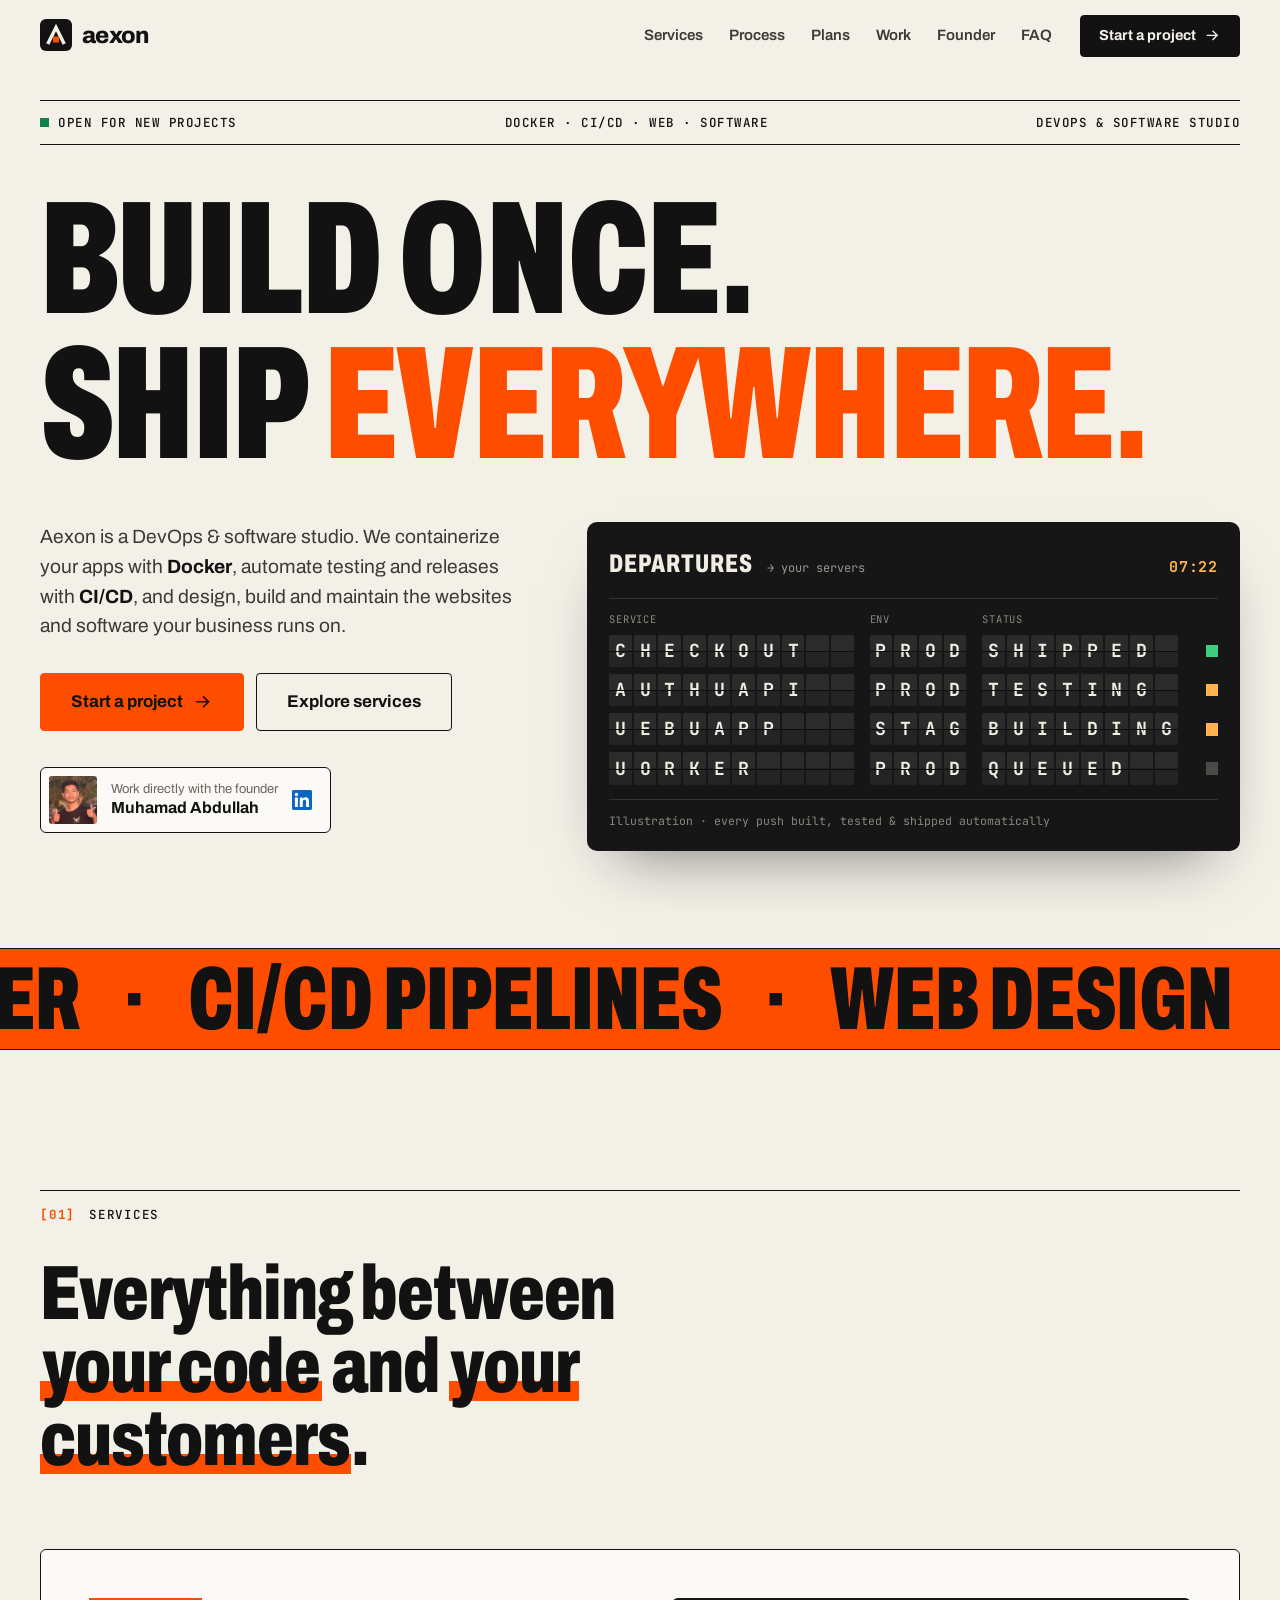
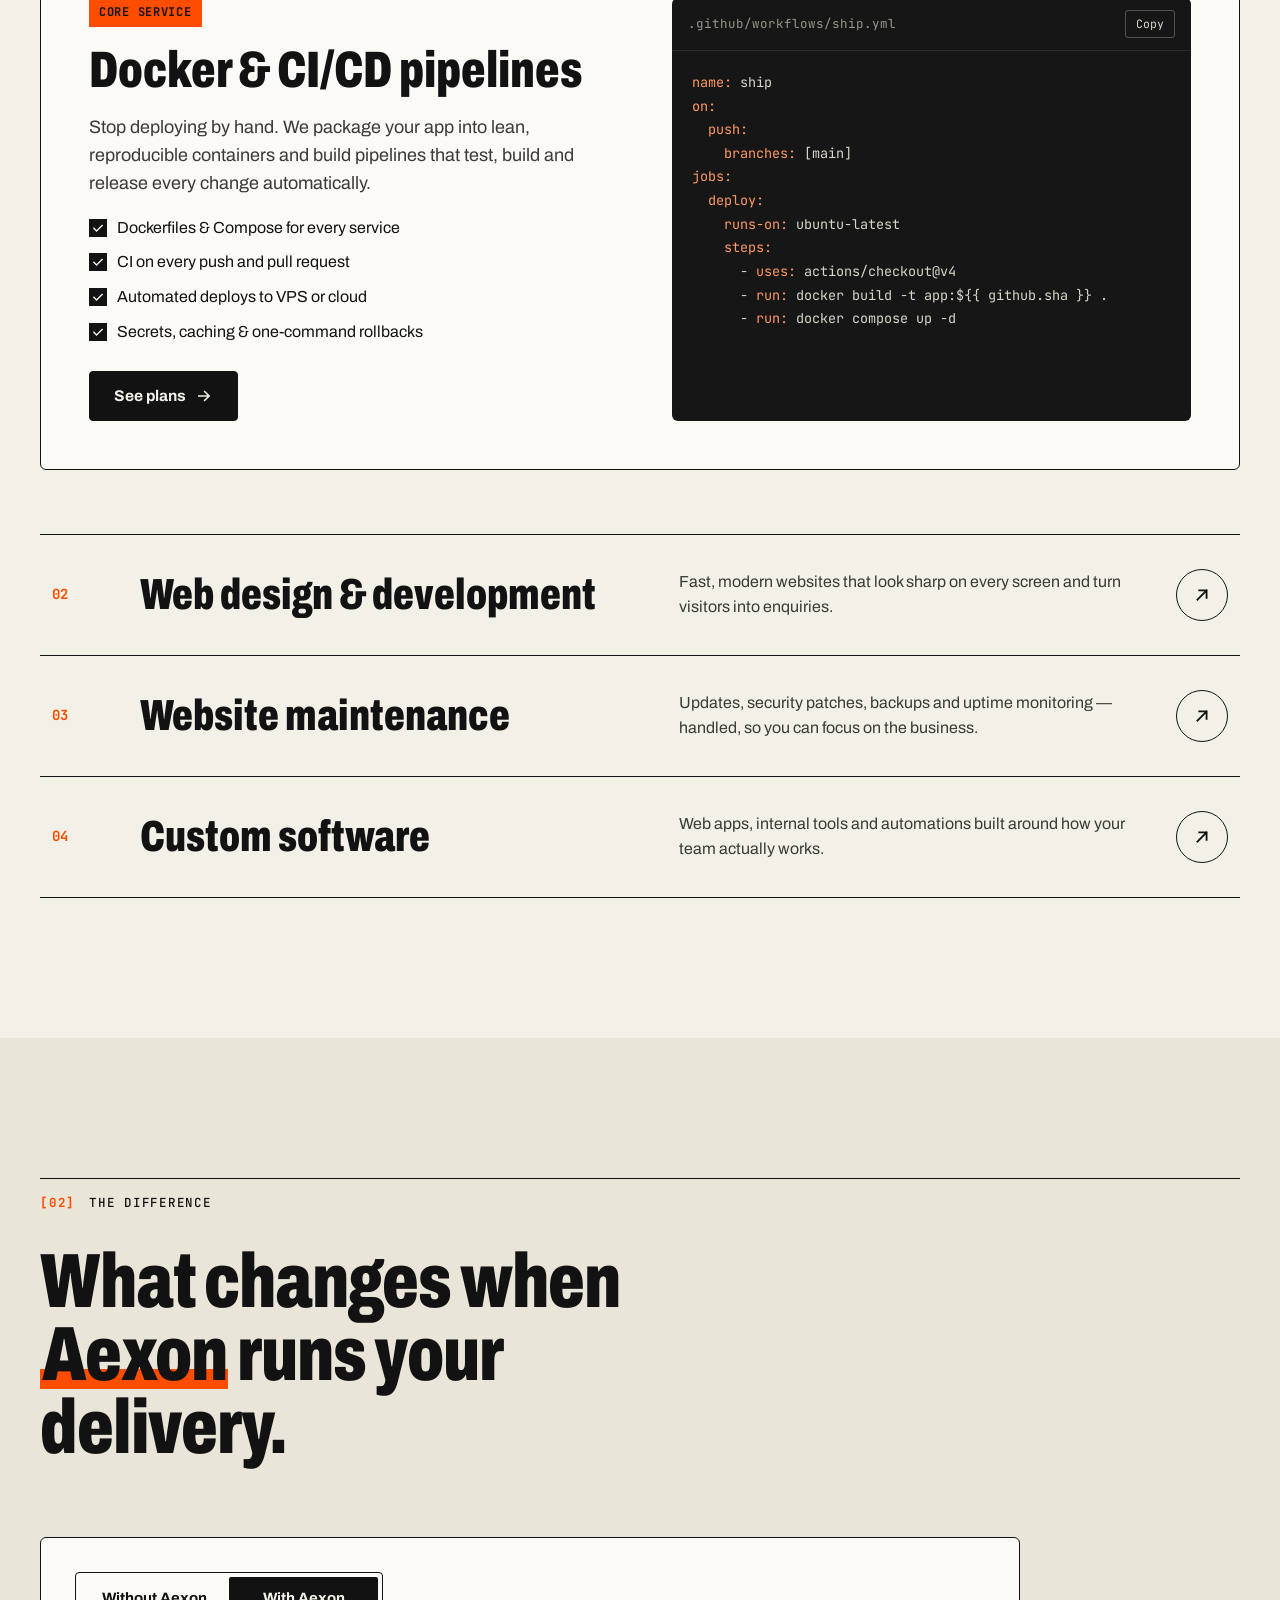
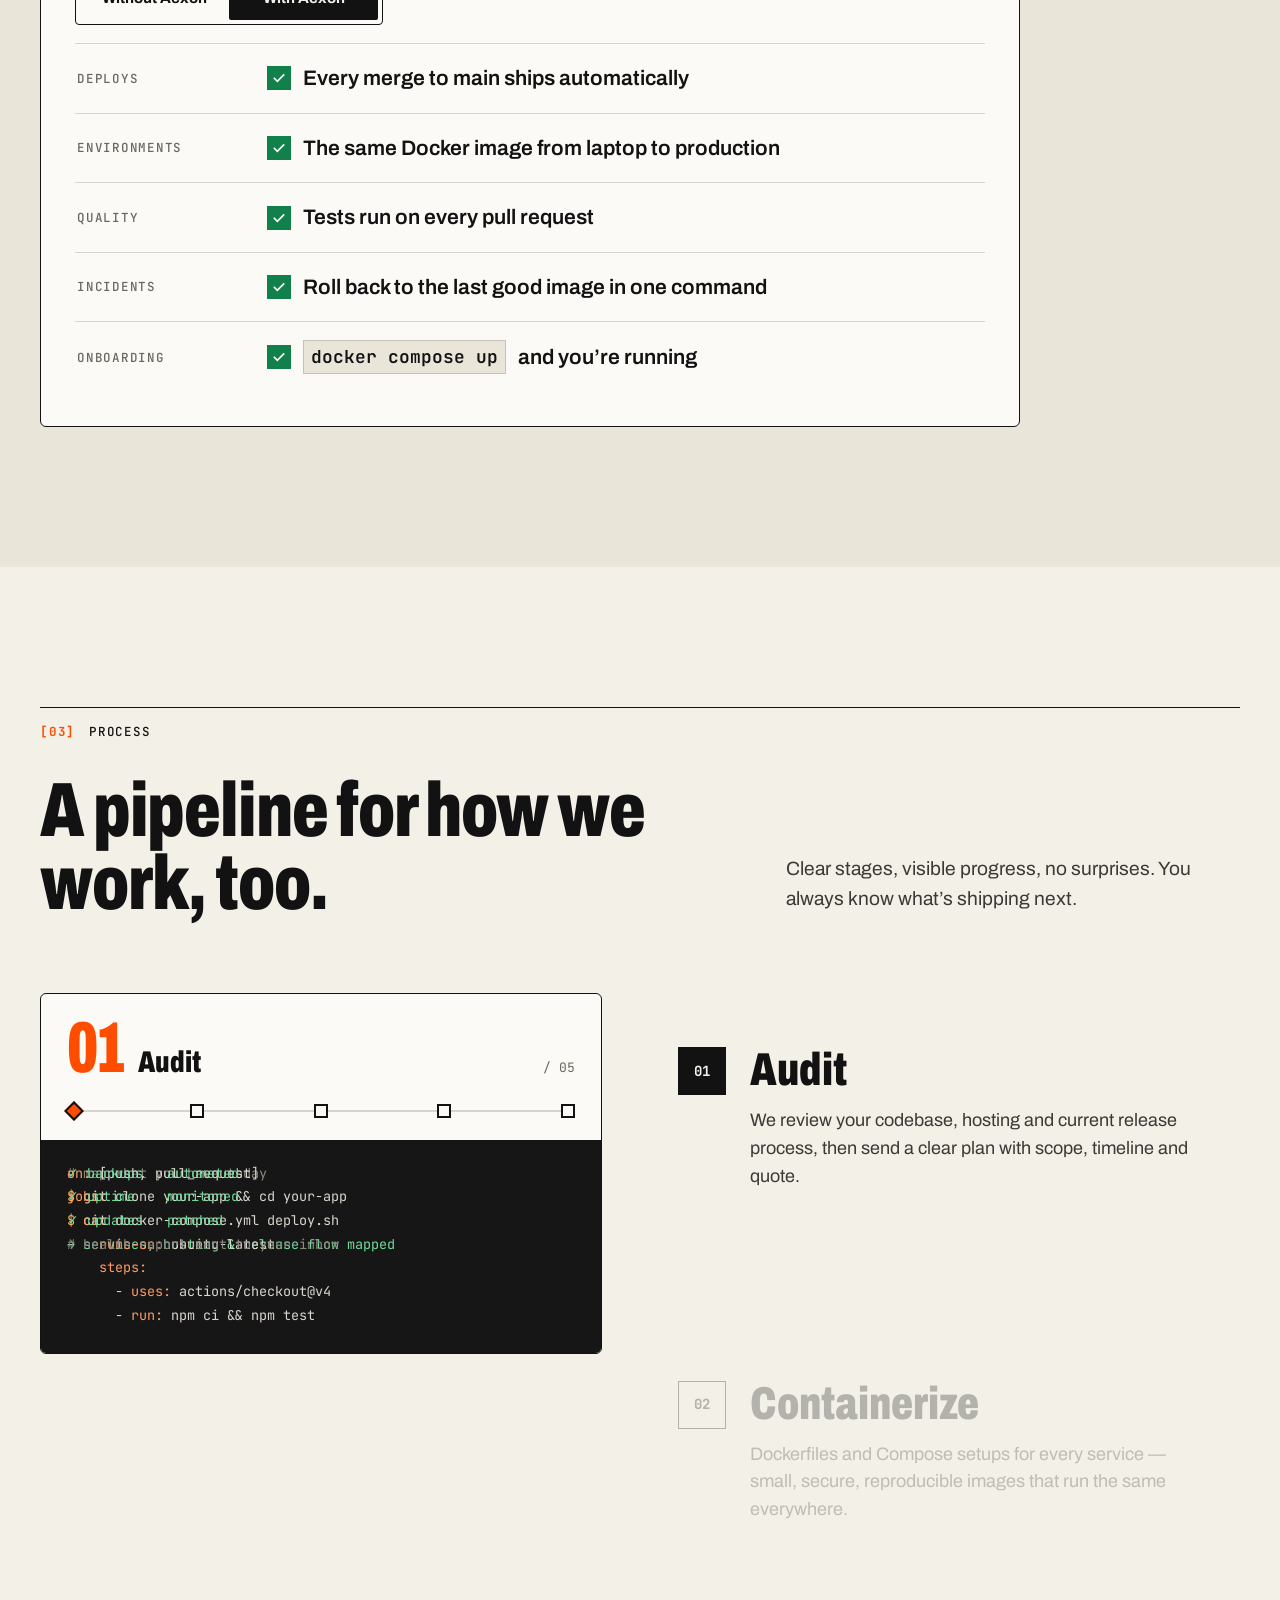
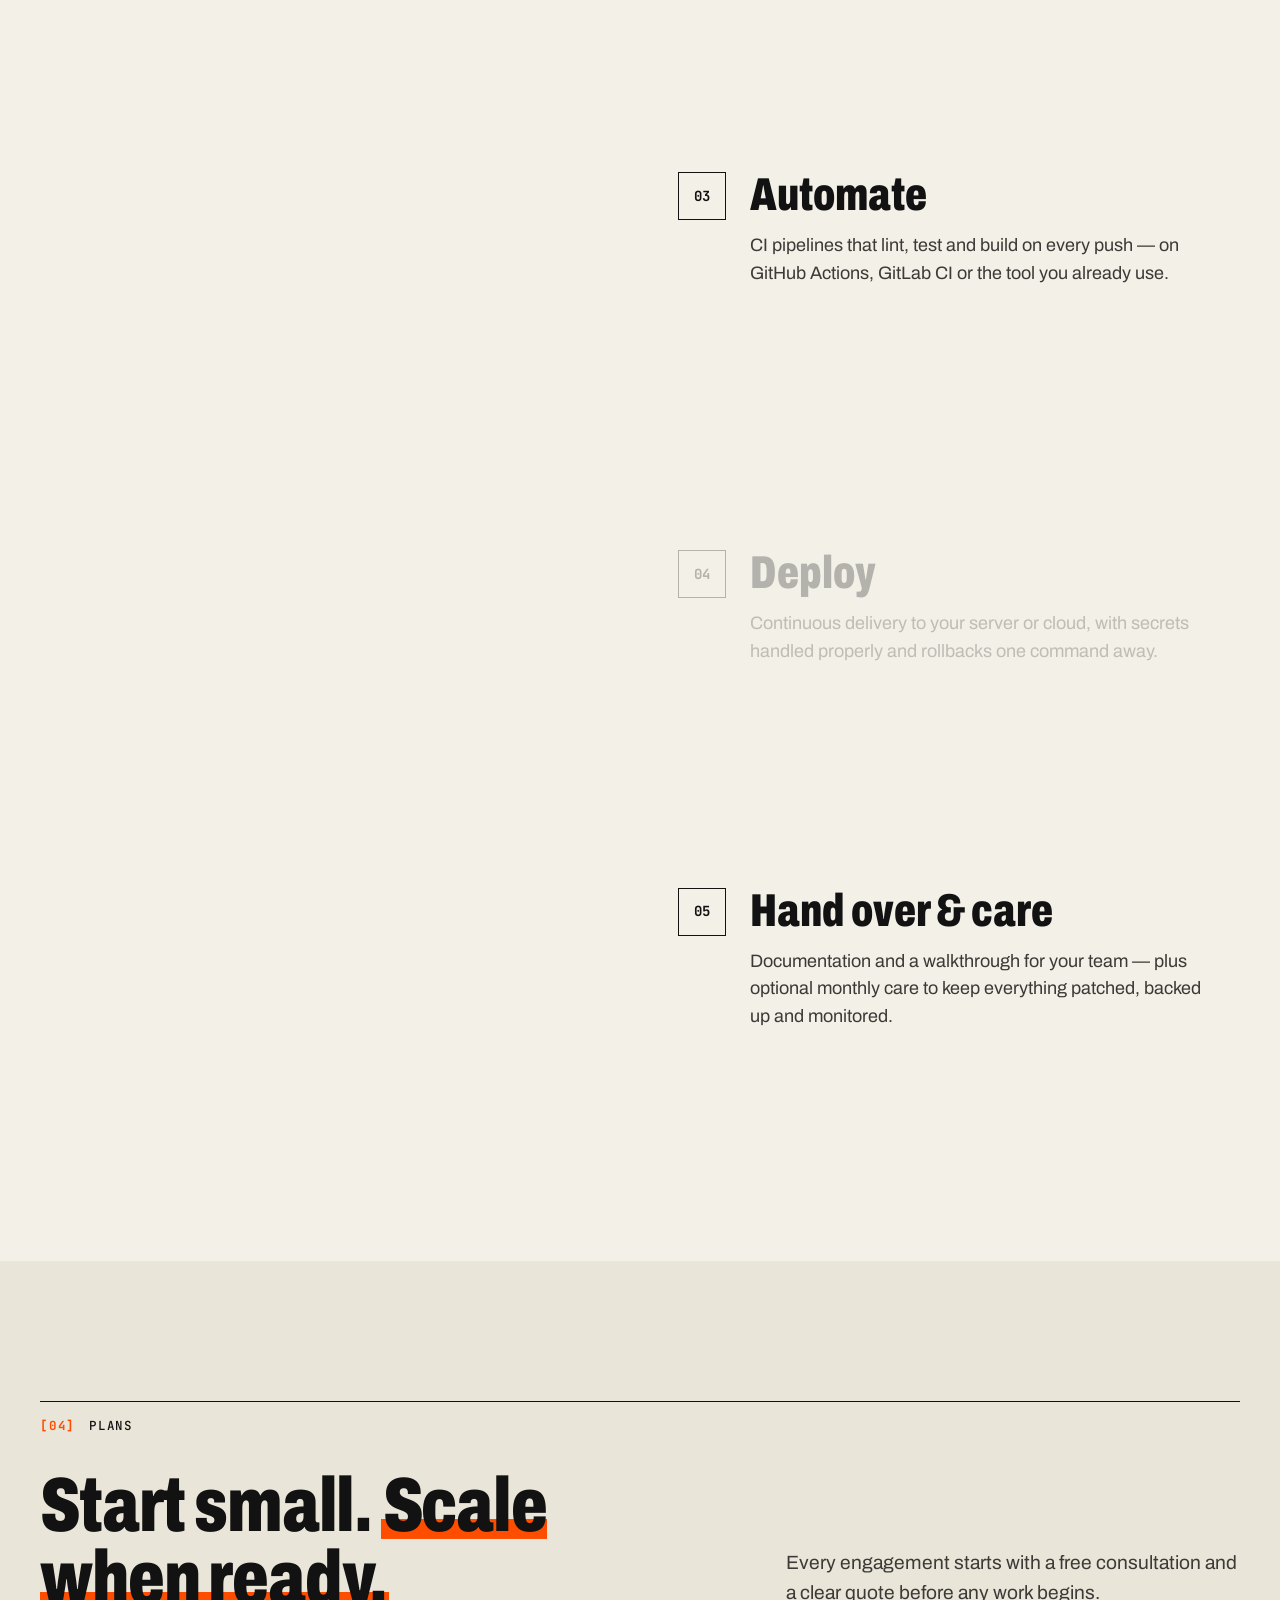
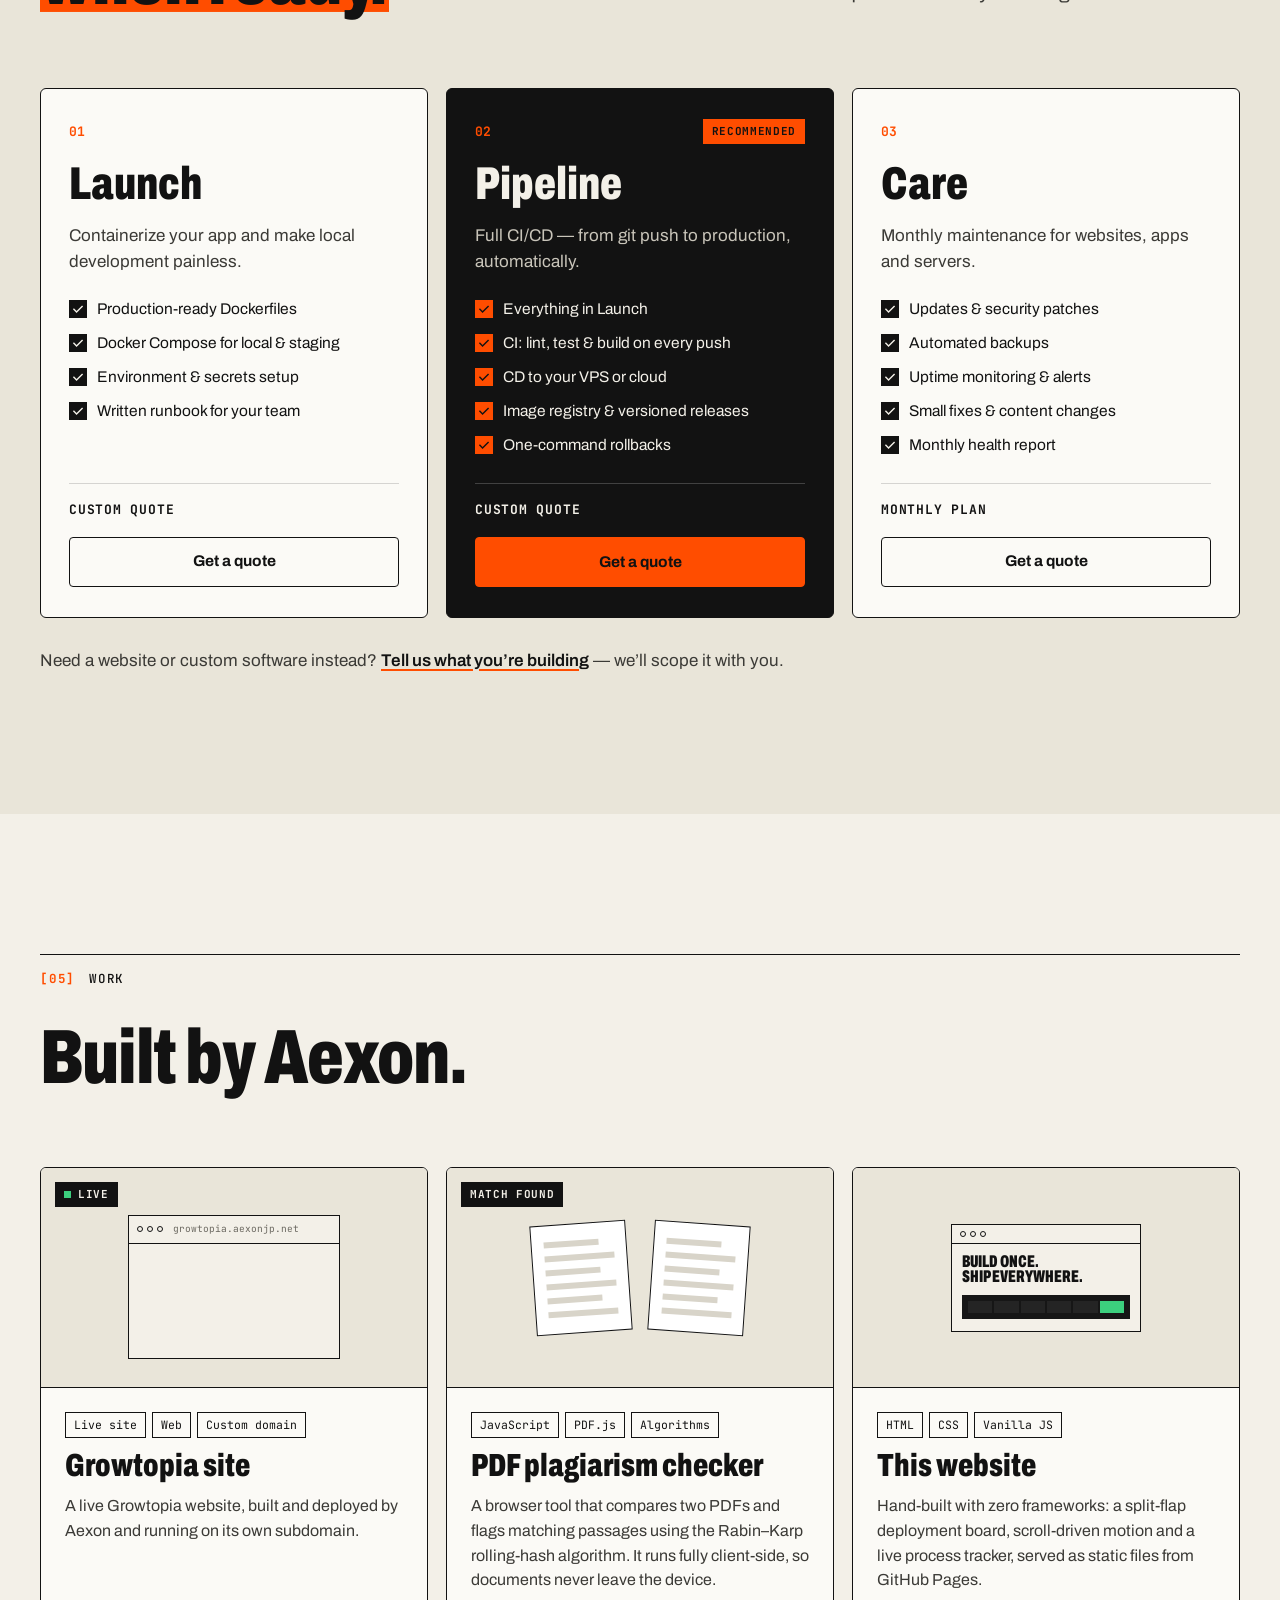
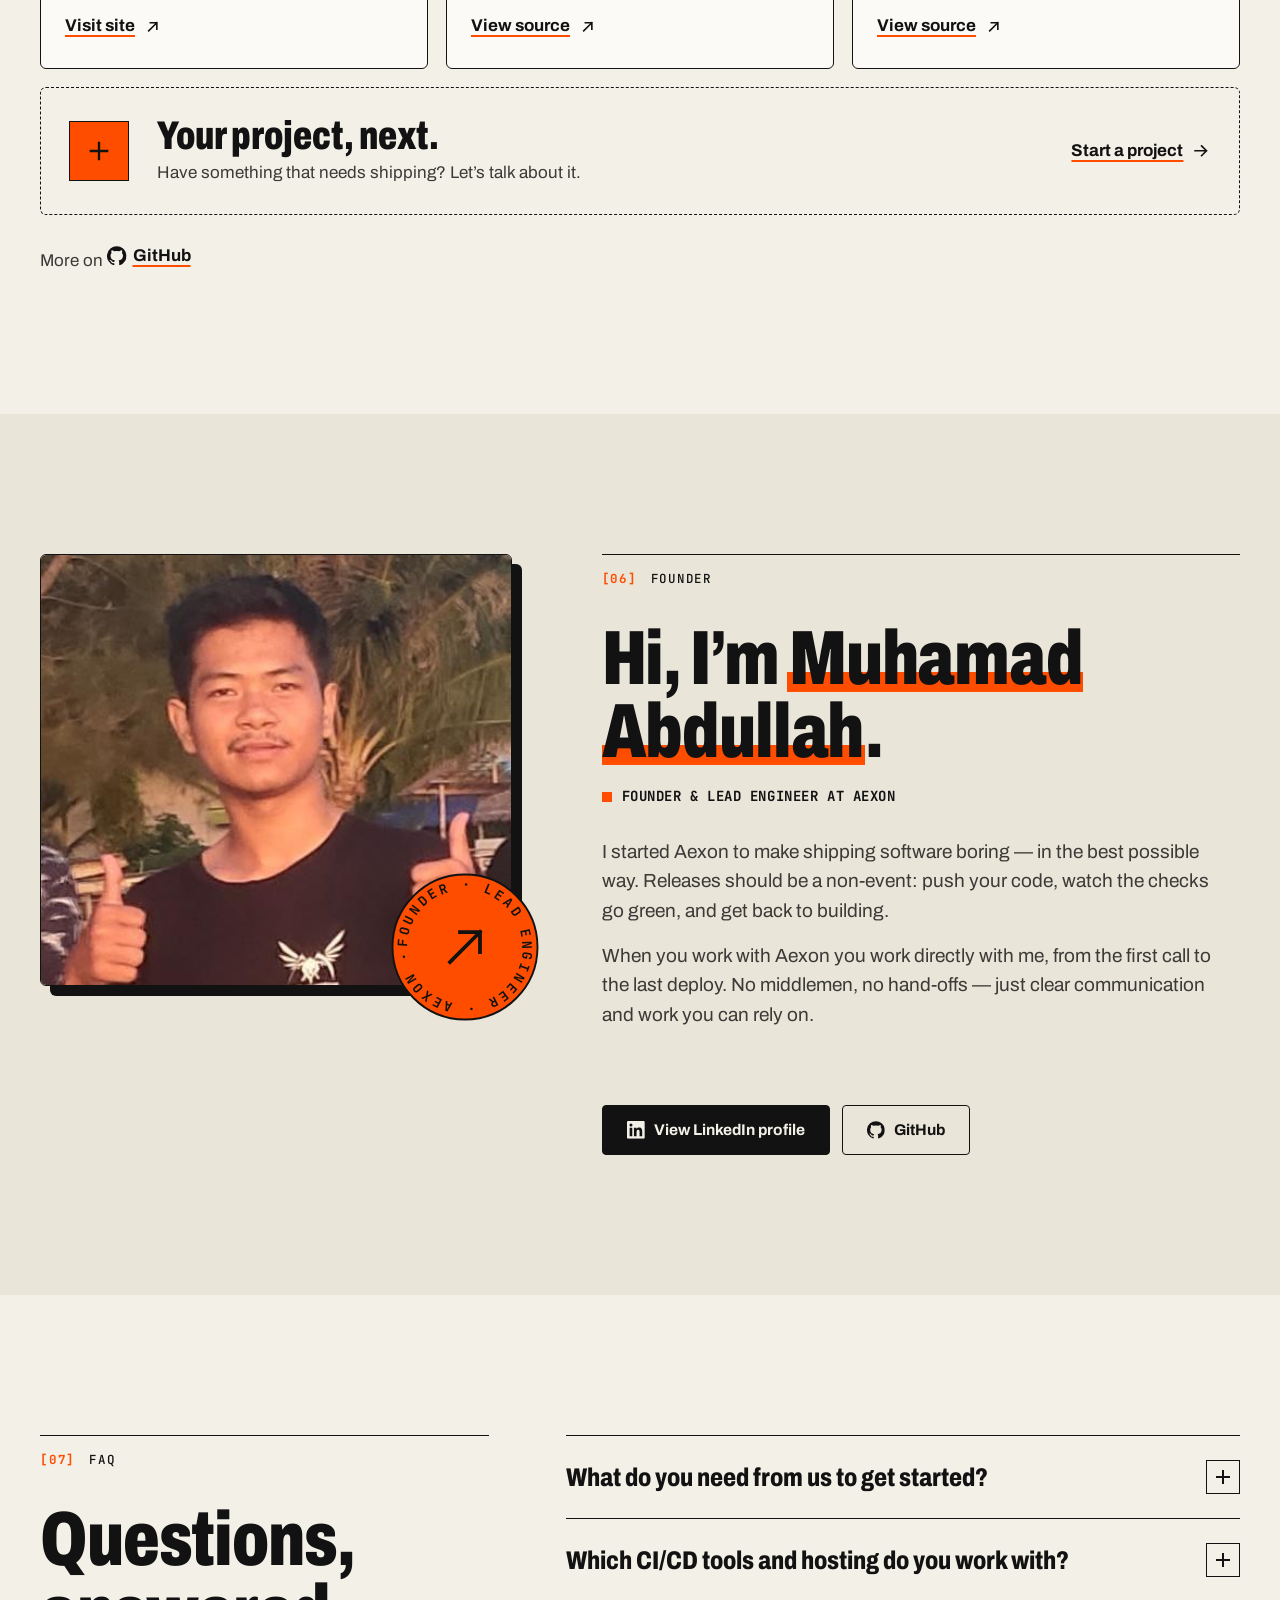
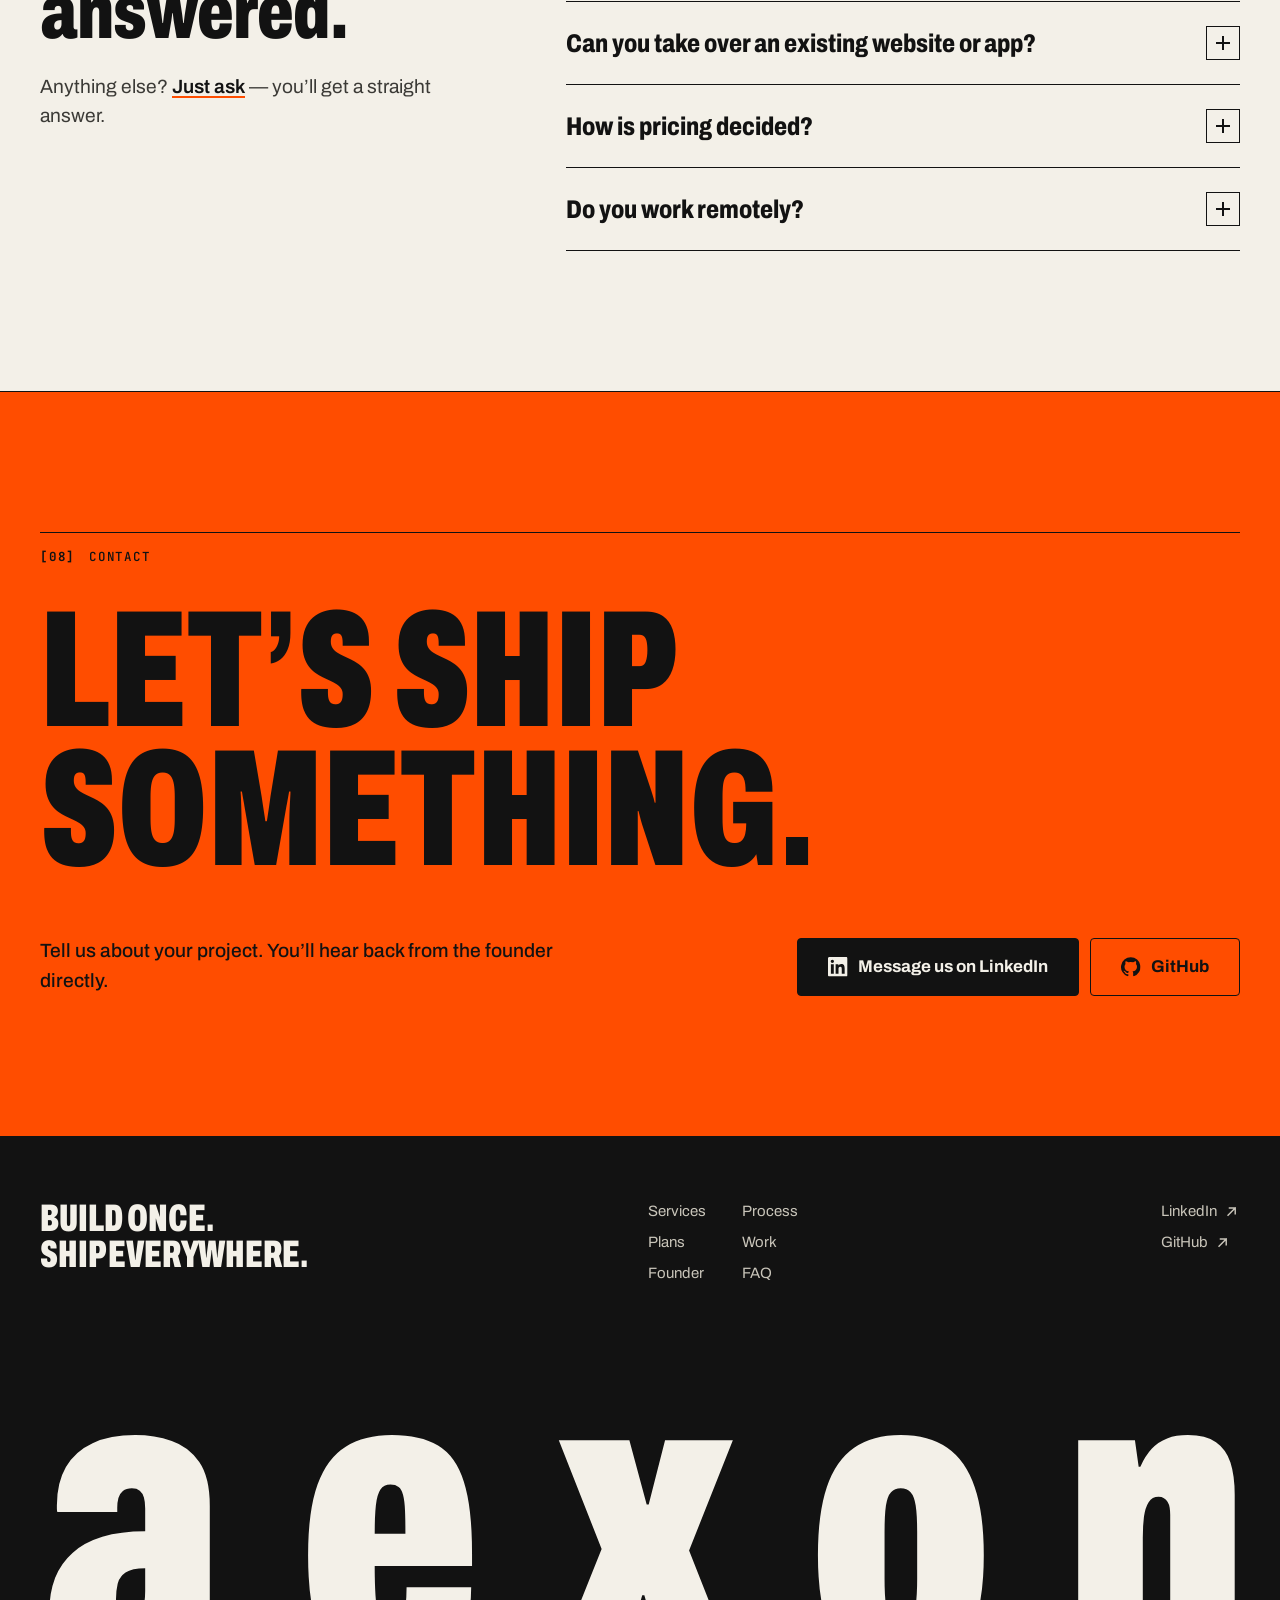
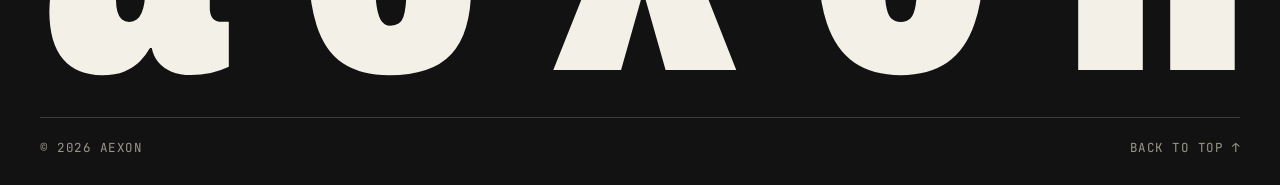
==== commit 3709eb2f: "Add Growtopia site to portfolio and point URLs at www.aexonjp.net Adds a featured Work card for grow" ====
--- a/index.html
+++ b/index.html
@@ -5,15 +5,15 @@
   <meta name="viewport" content="width=device-width, initial-scale=1">
   <title>Aexon — Docker, CI/CD &amp; Software Studio</title>
   <meta name="description" content="Aexon is a DevOps and software studio. We containerize apps with Docker, automate testing and deployment with CI/CD pipelines, and design, build and maintain websites and custom software.">
-  <link rel="canonical" href="https://aexonjp.github.io/">
+  <link rel="canonical" href="https://www.aexonjp.net/">
   <meta name="theme-color" content="#f3f0e8">
 
   <meta property="og:type" content="website">
   <meta property="og:site_name" content="Aexon">
   <meta property="og:title" content="Aexon — Build once. Ship everywhere.">
   <meta property="og:description" content="Docker &amp; CI/CD pipelines, web design, website maintenance and custom software. Work directly with founder Muhamad Abdullah.">
-  <meta property="og:url" content="https://aexonjp.github.io/">
-  <meta property="og:image" content="https://aexonjp.github.io/assets/img/og.png">
+  <meta property="og:url" content="https://www.aexonjp.net/">
+  <meta property="og:image" content="https://www.aexonjp.net/assets/img/og.png">
   <meta property="og:image:width" content="1200">
   <meta property="og:image:height" content="630">
   <meta name="twitter:card" content="summary_large_image">
@@ -32,15 +32,15 @@
     "@context": "https://schema.org",
     "@type": "ProfessionalService",
     "name": "Aexon",
-    "url": "https://aexonjp.github.io/",
-    "logo": "https://aexonjp.github.io/assets/img/logo.svg",
-    "image": "https://aexonjp.github.io/assets/img/og.png",
+    "url": "https://www.aexonjp.net/",
+    "logo": "https://www.aexonjp.net/assets/img/logo.svg",
+    "image": "https://www.aexonjp.net/assets/img/og.png",
     "description": "DevOps and software studio: Docker and CI/CD pipelines, web design, website maintenance and custom software development.",
     "founder": {
       "@type": "Person",
       "name": "Muhamad Abdullah",
       "jobTitle": "Founder & Lead Engineer",
-      "image": "https://aexonjp.github.io/assets/img/founder.jpg",
+      "image": "https://www.aexonjp.net/assets/img/founder.jpg",
       "sameAs": [
         "https://www.linkedin.com/in/muhamad-abdullah-439a632a5/",
         "https://github.com/AexonJP"
@@ -438,7 +438,23 @@
         </header>
 
         <div class="work">
-          <article class="work-card" data-reveal>
+          <article class="work-card featured" data-reveal>
+            <div class="work-visual world" aria-hidden="true">
+              <div class="world-frame">
+                <span class="wf-bar"><i></i><i></i><i></i><span class="wf-url">growtopia.aexonjp.net</span></span>
+                <span class="world-grid"><i></i><i></i><i></i><i></i><i></i><i></i><i></i><i></i><i></i><i></i><i></i><i></i><i></i><i></i><i></i><i></i><i class="g" style="--n:36"></i><i class="g" style="--n:37"></i><i></i><i></i><i class="g" style="--n:20"></i><i class="g" style="--n:21"></i><i></i><i></i><i class="g" style="--n:24"></i><i class="g" style="--n:25"></i><i class="d" style="--n:26"></i><i class="d" style="--n:27"></i><i class="g" style="--n:28"></i><i></i><i class="d" style="--n:10"></i><i class="d" style="--n:11"></i><i class="g" style="--n:12"></i><i class="g" style="--n:13"></i><i class="d" style="--n:14"></i><i class="o" style="--n:15"></i><i class="d" style="--n:16"></i><i class="d" style="--n:17"></i><i class="o" style="--n:18"></i><i class="g" style="--n:19"></i><i class="b" style="--n:0"></i><i class="b" style="--n:1"></i><i class="b" style="--n:2"></i><i class="b" style="--n:3"></i><i class="b" style="--n:4"></i><i class="b" style="--n:5"></i><i class="b" style="--n:6"></i><i class="b" style="--n:7"></i><i class="b" style="--n:8"></i><i class="b" style="--n:9"></i></span>
+              </div>
+              <span class="visual-tag is-live">Live</span>
+            </div>
+            <div class="work-body">
+              <div class="tags"><span>Live site</span><span>Web</span><span>Custom domain</span></div>
+              <h3>Growtopia site</h3>
+              <p>A live Growtopia website, built and deployed by Aexon and running on its own subdomain.</p>
+              <a class="link-arrow" href="https://growtopia.aexonjp.net/" target="_blank" rel="noopener">Visit site <svg class="ic"><use href="#i-arrow-ne"/></svg></a>
+            </div>
+          </article>
+
+          <article class="work-card" data-reveal style="--d:1">
             <div class="work-visual docs" aria-hidden="true">
               <div class="doc"><i></i><i class="hit"></i><i></i><i class="hit"></i><i></i><i></i></div>
               <div class="doc"><i></i><i></i><i class="hit"></i><i></i><i class="hit"></i><i></i></div>
@@ -452,7 +468,7 @@
             </div>
           </article>
 
-          <article class="work-card" data-reveal style="--d:1">
+          <article class="work-card" data-reveal style="--d:2">
             <div class="work-visual site" aria-hidden="true">
               <div class="site-frame">
                 <span class="sf-bar"><i></i><i></i><i></i></span>
@@ -468,7 +484,7 @@
             </div>
           </article>
 
-          <a class="work-card work-next" href="#contact" data-reveal style="--d:2">
+          <a class="work-card work-next" href="#contact" data-reveal>
             <span class="next-plus"><svg><use href="#i-plus"/></svg></span>
             <h3>Your project, next.</h3>
             <p>Have something that needs shipping? Let’s talk about it.</p>
--- a/assets/css/style.css
+++ b/assets/css/style.css
@@ -531,6 +531,8 @@
   position: absolute; left: 14px; top: 14px; padding: 4px 9px; background: var(--ink); color: var(--paper);
   font-family: var(--mono); font-size: 11px; font-weight: 700; text-transform: uppercase; letter-spacing: .06em;
 }
+.visual-tag.is-live { display: inline-flex; align-items: center; gap: 7px; }
+.visual-tag.is-live::before { content: ""; width: 7px; height: 7px; background: #3ccf7e; animation: blink 1.4s steps(1) infinite; }
 .work-body { display: flex; flex-direction: column; gap: 12px; flex: 1; padding: 24px 24px 28px; }
 .work-body h3 { font-size: 32px; font-stretch: 72%; font-weight: 850; }
 .work-body p { color: var(--ink-2); font-size: 16px; }
@@ -567,10 +569,32 @@
 .sf-board i { height: 12px; background: var(--flap); }
 .sf-board i:nth-child(6) { background: #3ccf7e; }
 
-.work-next { align-items: flex-start; justify-content: center; gap: 14px; padding: 32px 28px; border-style: dashed; background: transparent; }
-.work-next h3 { font-size: 40px; font-stretch: 72%; font-weight: 850; }
-.work-next p { color: var(--ink-2); }
-.next-plus { display: grid; place-items: center; width: 60px; height: 60px; background: var(--orange); border: 1.5px solid var(--ink); margin-bottom: 8px; transition: transform .6s var(--ease); }
+/* Pixel world: blocks are placed bottom-up, then cleared, on a loop */
+.world .world-frame { width: 212px; margin-top: 18px; background: var(--paper); border: 1.5px solid var(--ink); transition: transform .6s var(--ease); }
+.work-card:hover .world .world-frame { transform: translateY(-6px) rotate(2deg); }
+.wf-bar { display: flex; align-items: center; gap: 4px; padding: 6px 8px; border-bottom: 1.5px solid var(--ink); }
+.wf-bar i { width: 6px; height: 6px; flex: none; border: 1.5px solid var(--ink); border-radius: 50%; }
+.wf-url { margin-left: 6px; font-family: var(--mono); font-size: 9.5px; color: var(--muted); white-space: nowrap; overflow: hidden; text-overflow: ellipsis; }
+.world-grid { display: grid; grid-template-columns: repeat(10, 1fr); gap: 2px; padding: 10px; }
+.world-grid i { aspect-ratio: 1; }
+.world-grid i[class] { border: 1px solid var(--ink); transform: scale(0); animation: place 7s var(--ease) infinite; animation-delay: calc(var(--n) * 60ms); }
+.world-grid .g { background: linear-gradient(#3ccf7e 0 38%, #9a6a44 38%); }
+.world-grid .d { background: #9a6a44; }
+.world-grid .o { background: var(--orange); }
+.world-grid .b { background: var(--ink); }
+@keyframes place { 0% { transform: scale(0); } 6% { transform: scale(1.12); } 9%, 88% { transform: scale(1); } 96%, 100% { transform: scale(0); } }
+
+/* "Your project, next" runs full width under the project cards */
+.work-next {
+  grid-column: 1 / -1;
+  display: grid; grid-template-columns: auto minmax(0, 1fr) auto; align-items: center; column-gap: 28px; row-gap: 4px;
+  padding: 28px; border-style: dashed; background: transparent;
+}
+.work-next .next-plus { grid-row: 1 / span 2; }
+.work-next h3 { grid-column: 2; font-size: 40px; font-stretch: 72%; font-weight: 850; }
+.work-next p { grid-column: 2; color: var(--ink-2); }
+.work-next .link-arrow { grid-column: 3; grid-row: 1 / span 2; }
+.next-plus { display: grid; place-items: center; width: 60px; height: 60px; background: var(--orange); border: 1.5px solid var(--ink); transition: transform .6s var(--ease); }
 .next-plus svg { width: 28px; height: 28px; }
 .work-next:hover .next-plus { transform: rotate(90deg); }
 .work-more { margin-top: 28px; color: var(--ink-2); }
@@ -746,7 +770,8 @@
   .plan-desc { min-height: 0; }
 
   .work { grid-template-columns: 1fr 1fr; }
-  .work-next { grid-column: 1 / -1; }
+  .work-card.featured { grid-column: 1 / -1; flex-direction: row; }
+  .work-card.featured .work-visual { flex: 0 0 46%; height: auto; min-height: 240px; border-bottom: 0; border-right: 1.5px solid var(--ink); }
 
   .founder { grid-template-columns: 1fr; }
   .founder-photo { position: relative; top: 0; max-width: 420px; margin-bottom: 28px; }
@@ -776,7 +801,12 @@
   .step-num { margin-bottom: 4px; }
 
   .work { grid-template-columns: 1fr; }
-  .work-next { grid-column: auto; }
+  .work-card.featured { flex-direction: column; }
+  .work-card.featured .work-visual { flex: none; height: 220px; min-height: 0; border-right: 0; border-bottom: 1.5px solid var(--ink); }
+  .work-next { grid-template-columns: 1fr; }
+  .work-next .next-plus, .work-next h3, .work-next p, .work-next .link-arrow { grid-column: 1; grid-row: auto; }
+  .work-next .next-plus { margin-bottom: 8px; }
+  .work-next .link-arrow { margin-top: 12px; }
 
   .stamp { right: -6px; bottom: -30px; }
   .founder-photo img { box-shadow: 6px 6px 0 var(--ink); }
@@ -803,5 +833,6 @@
   .hero-title .word, .hero-in { transform: none; opacity: 1; }
   .js [data-reveal] { opacity: 1; transform: none; }
   .js .wordmark span { transform: none; }
+  .world-grid i[class] { animation: none; transform: none; }
   .hl { background-size: 100% .26em; }
 }
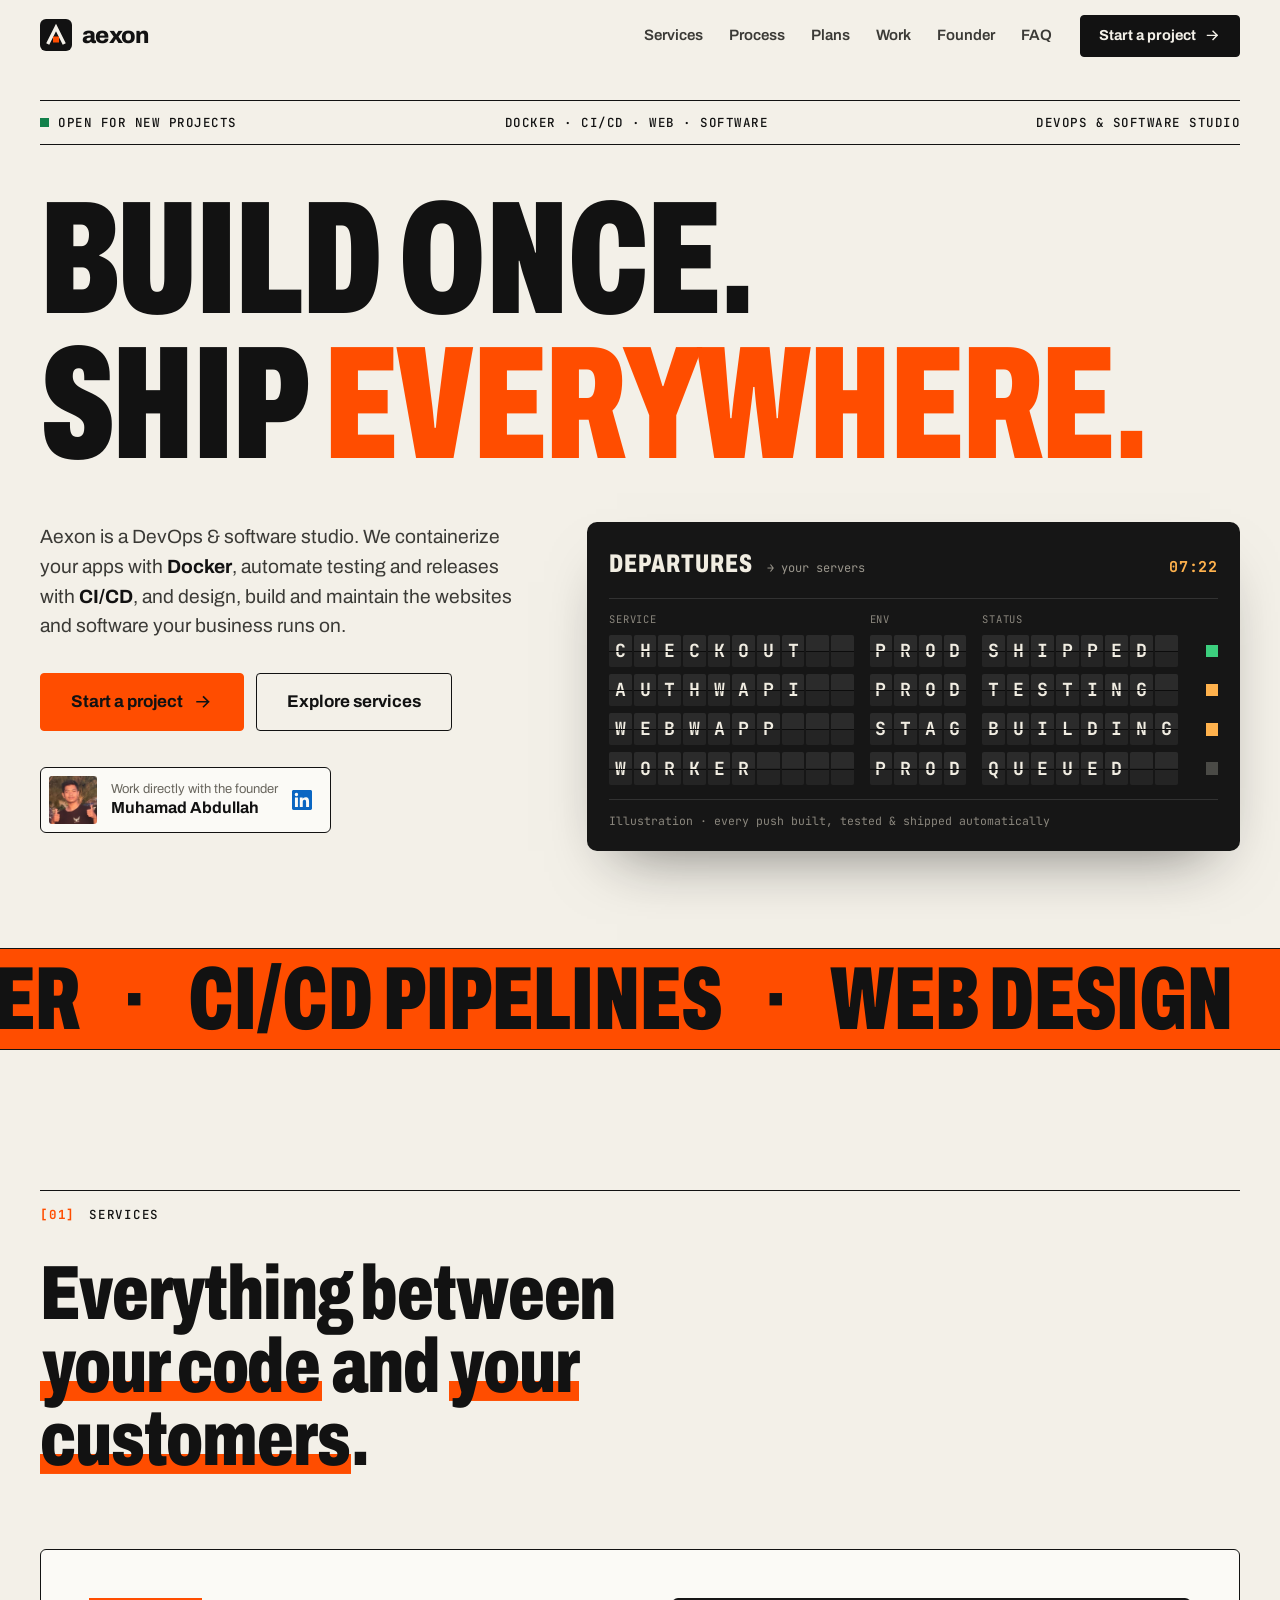
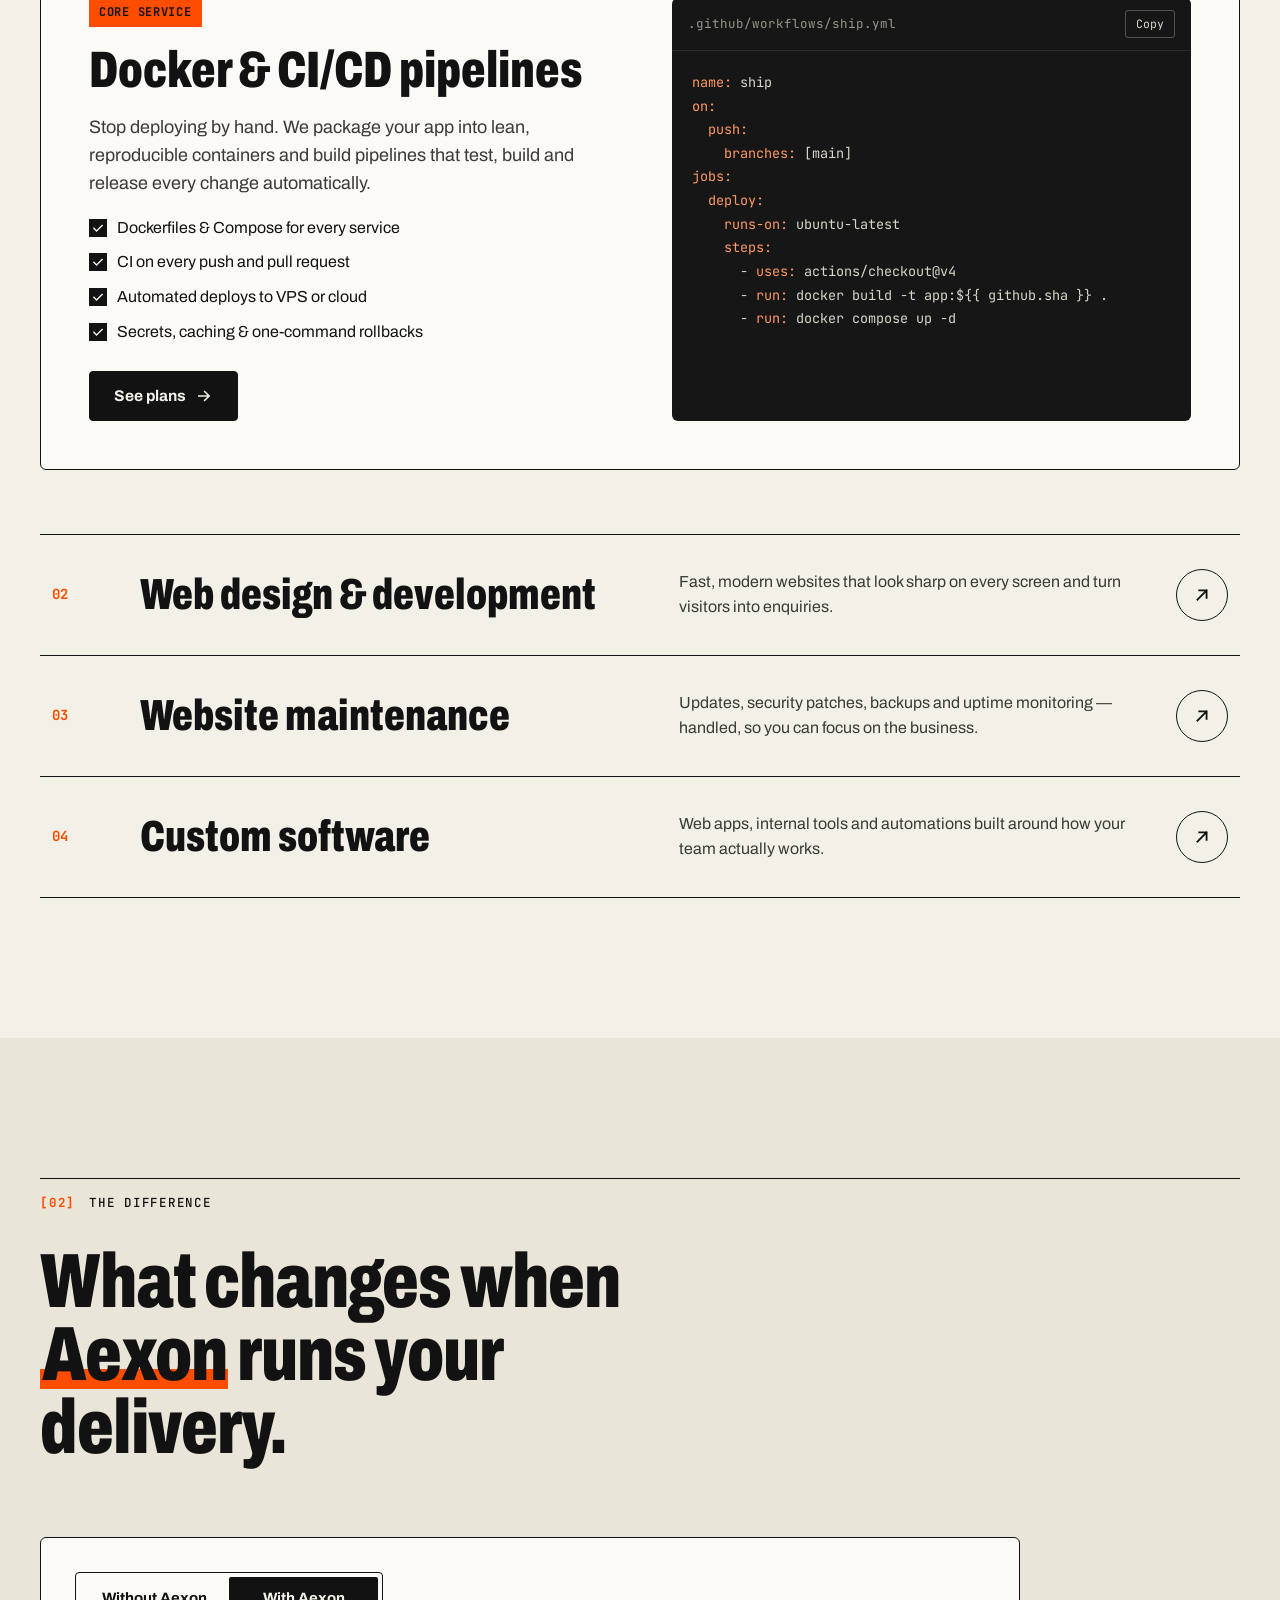
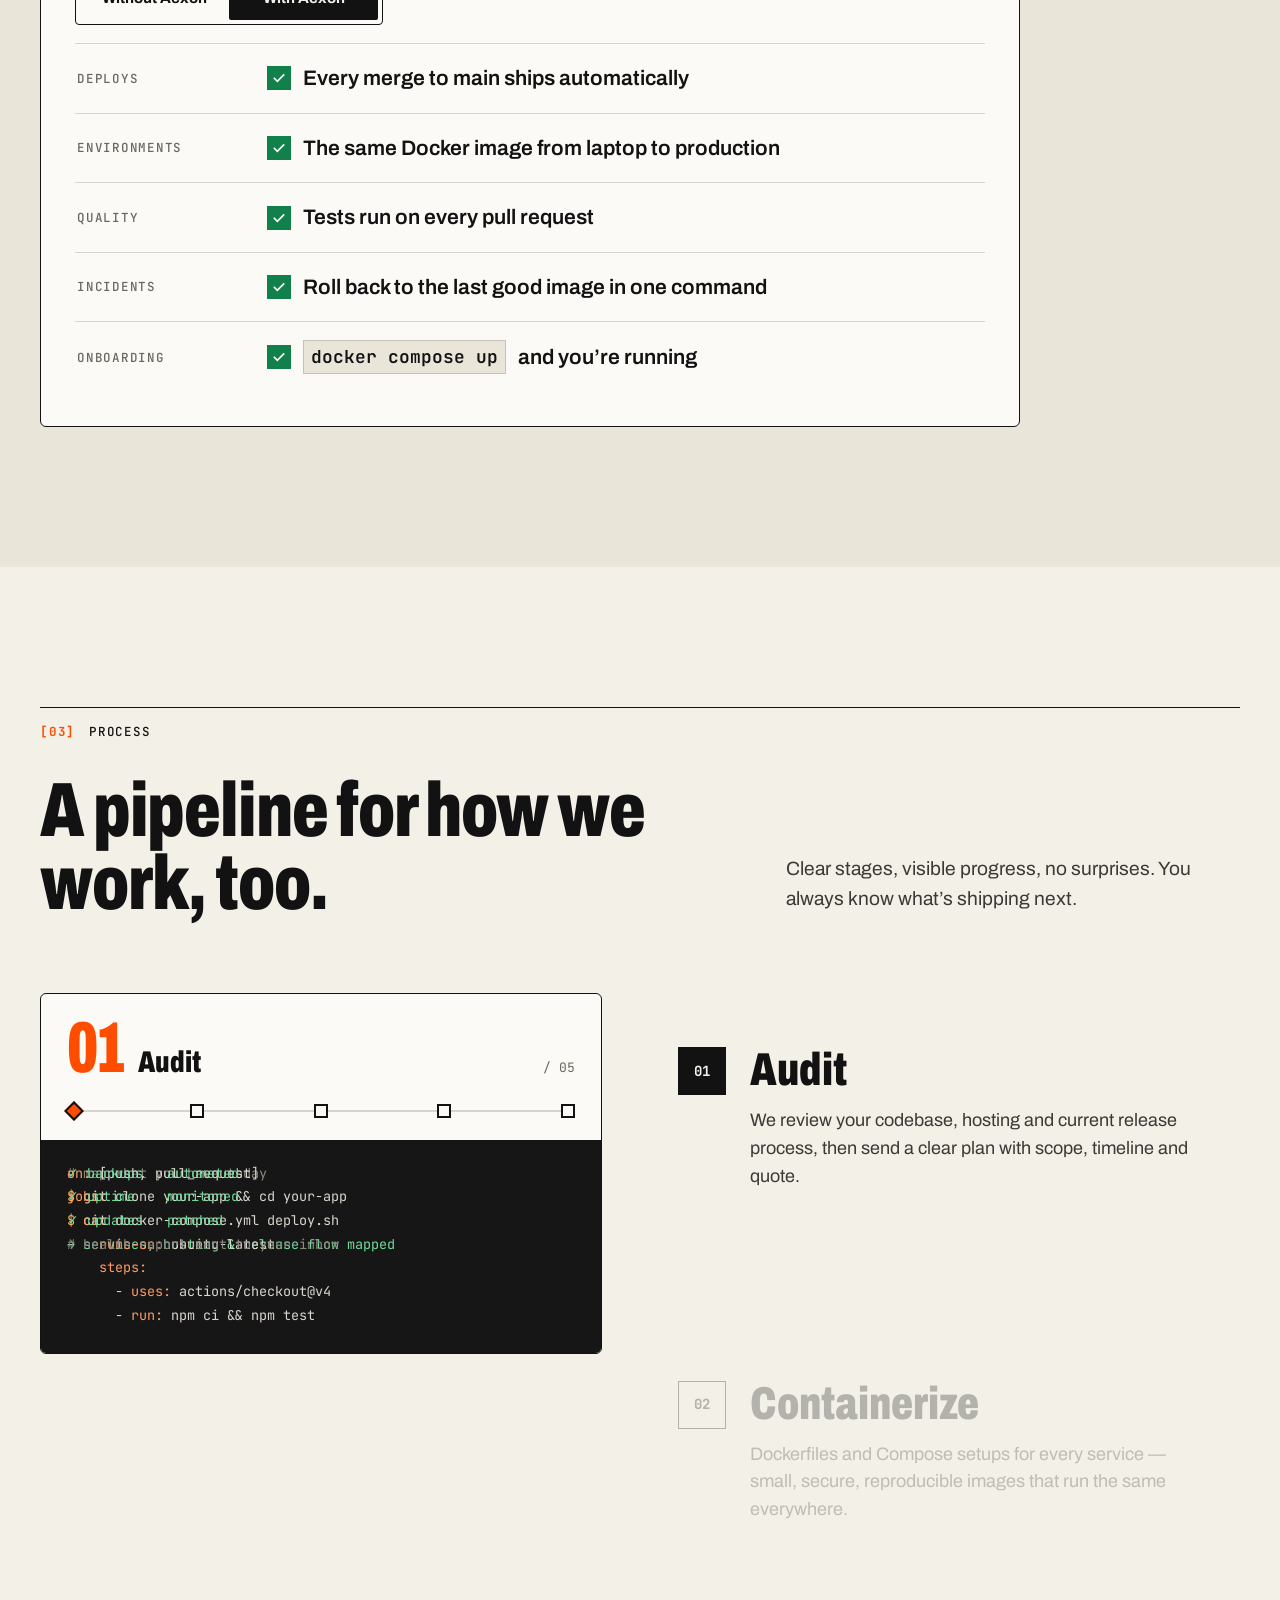
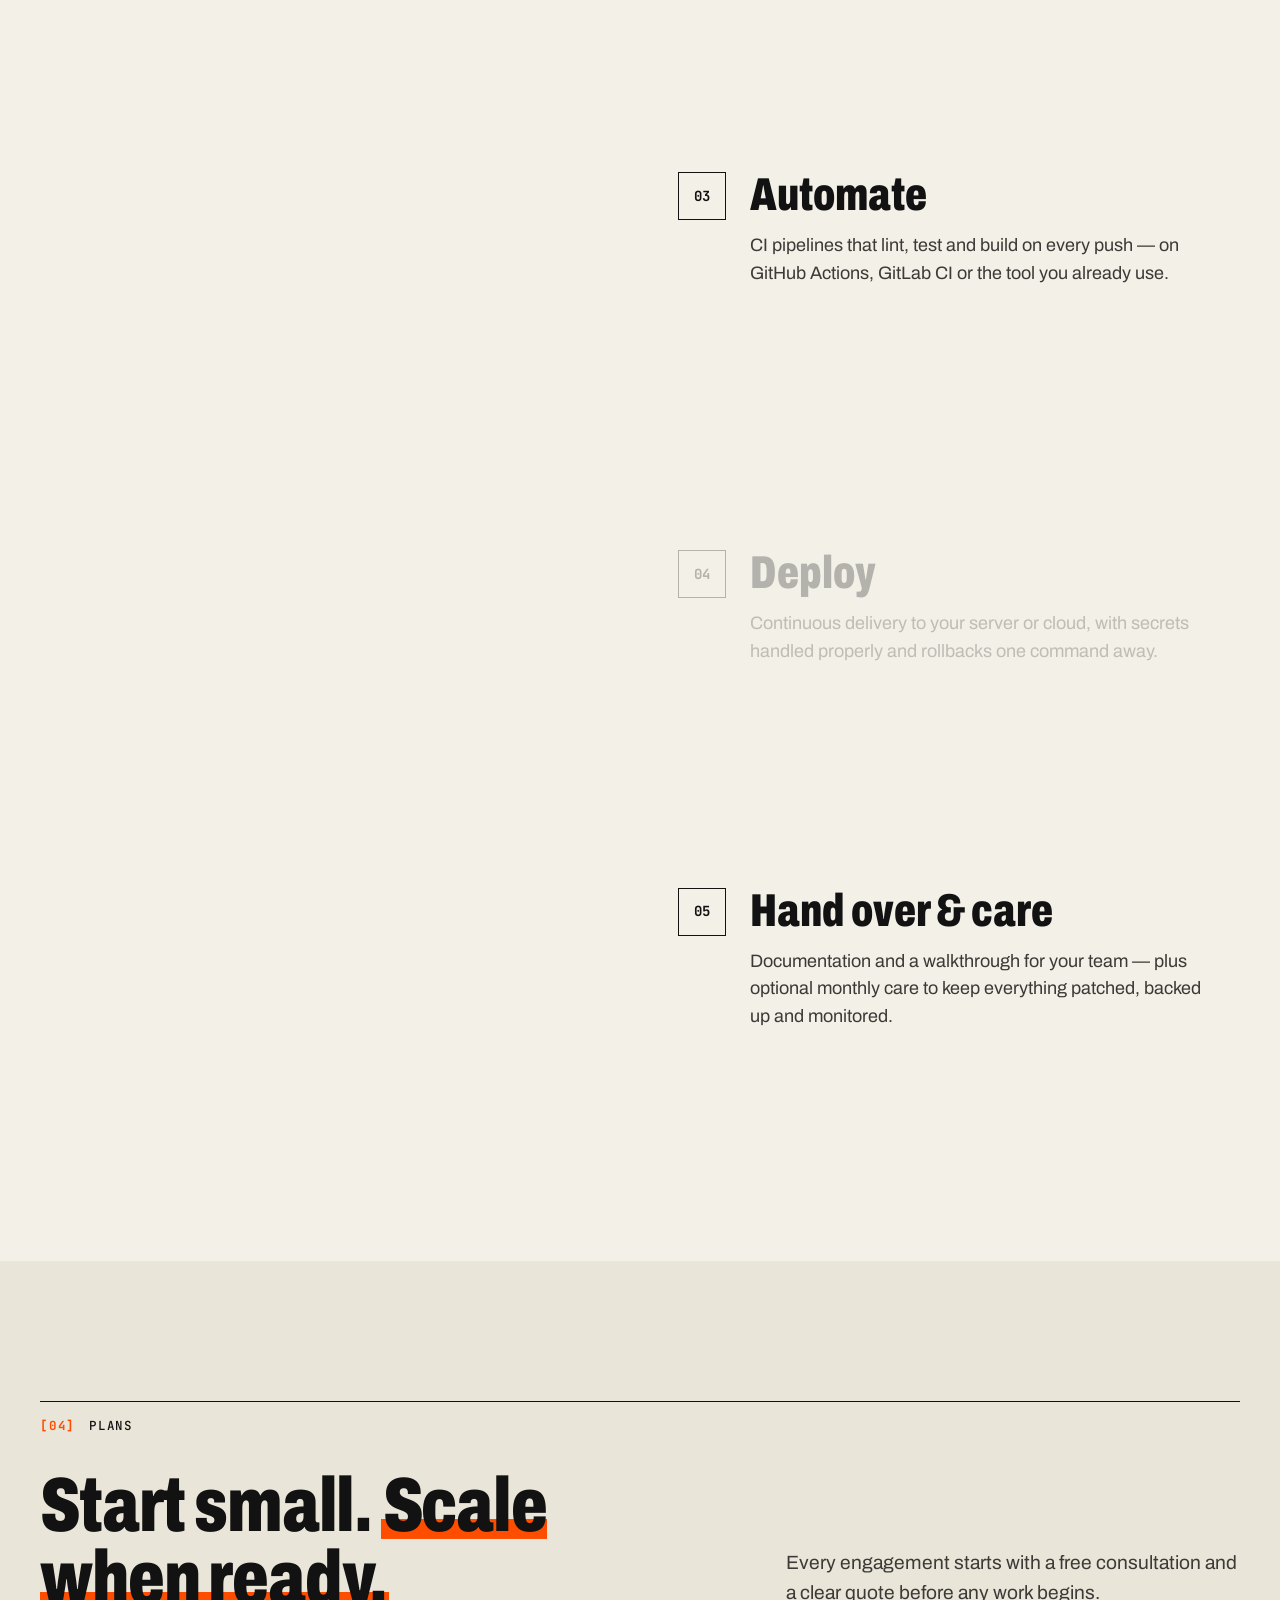
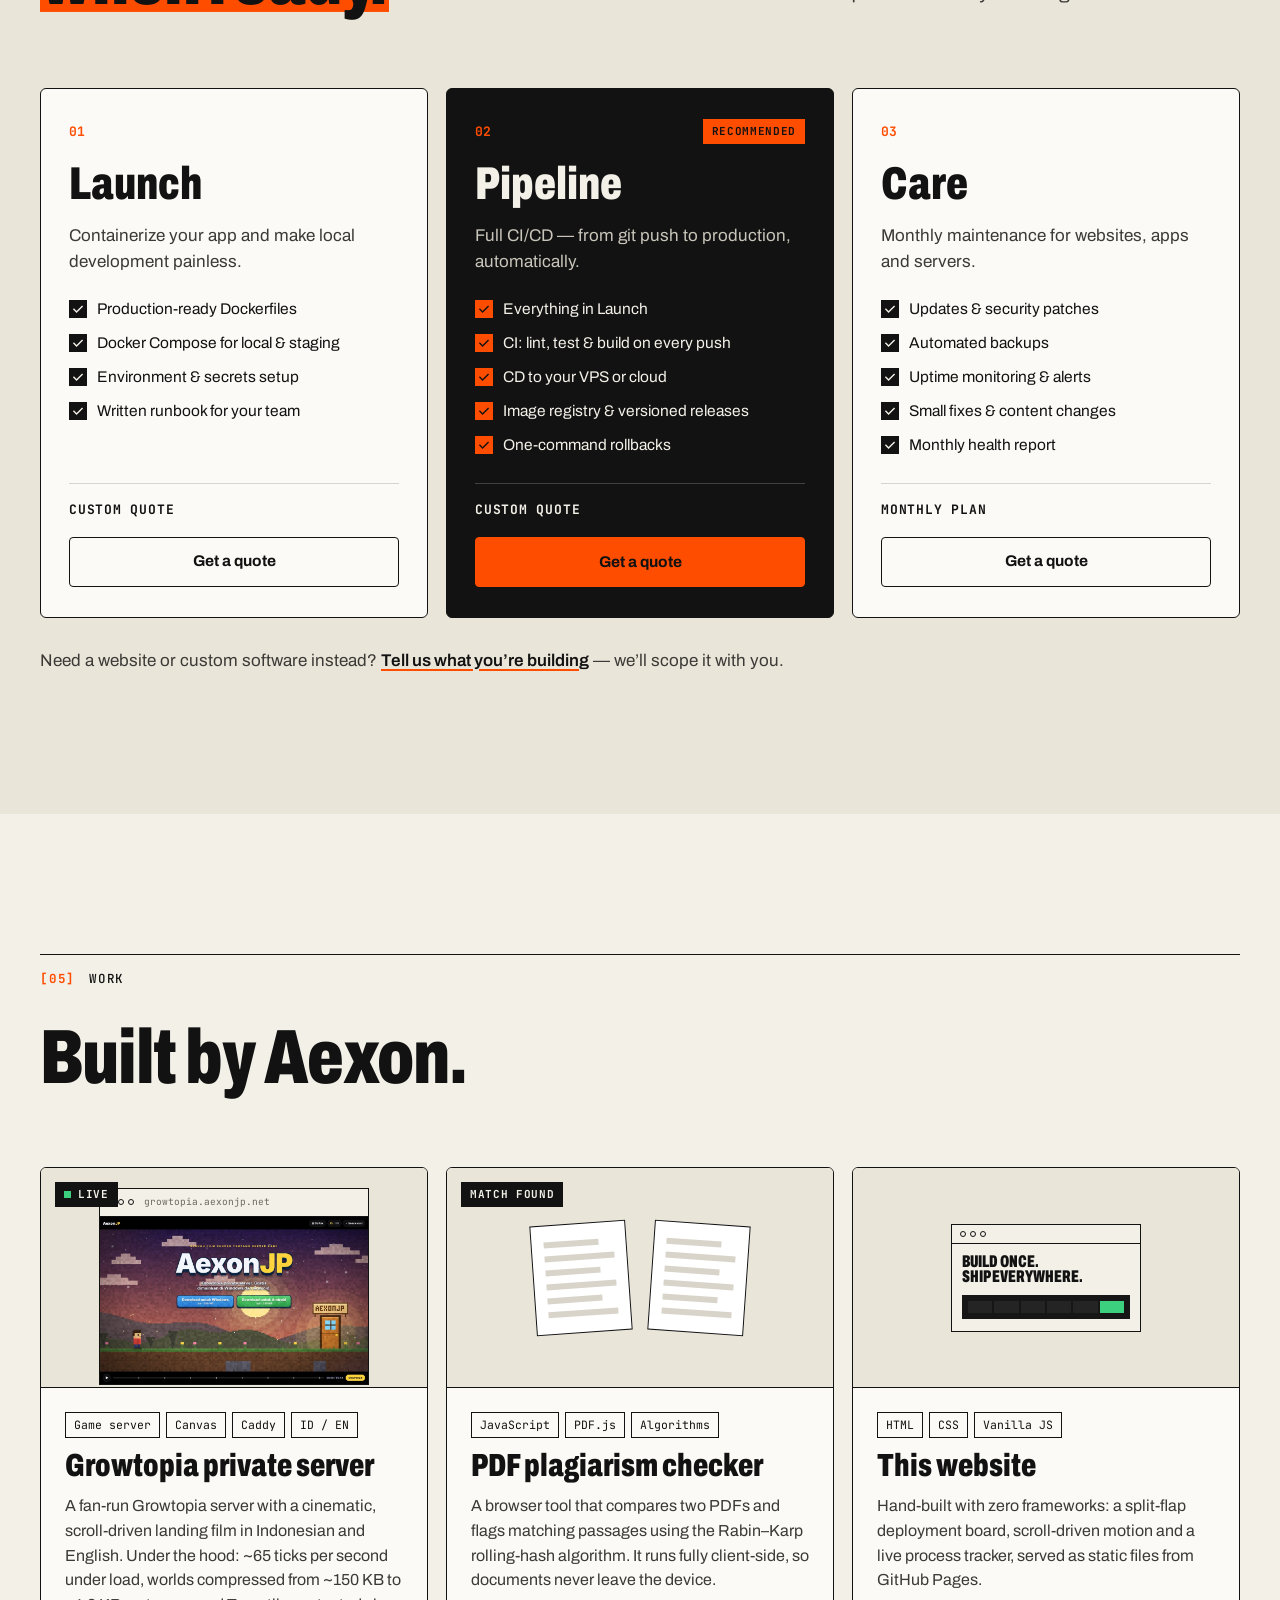
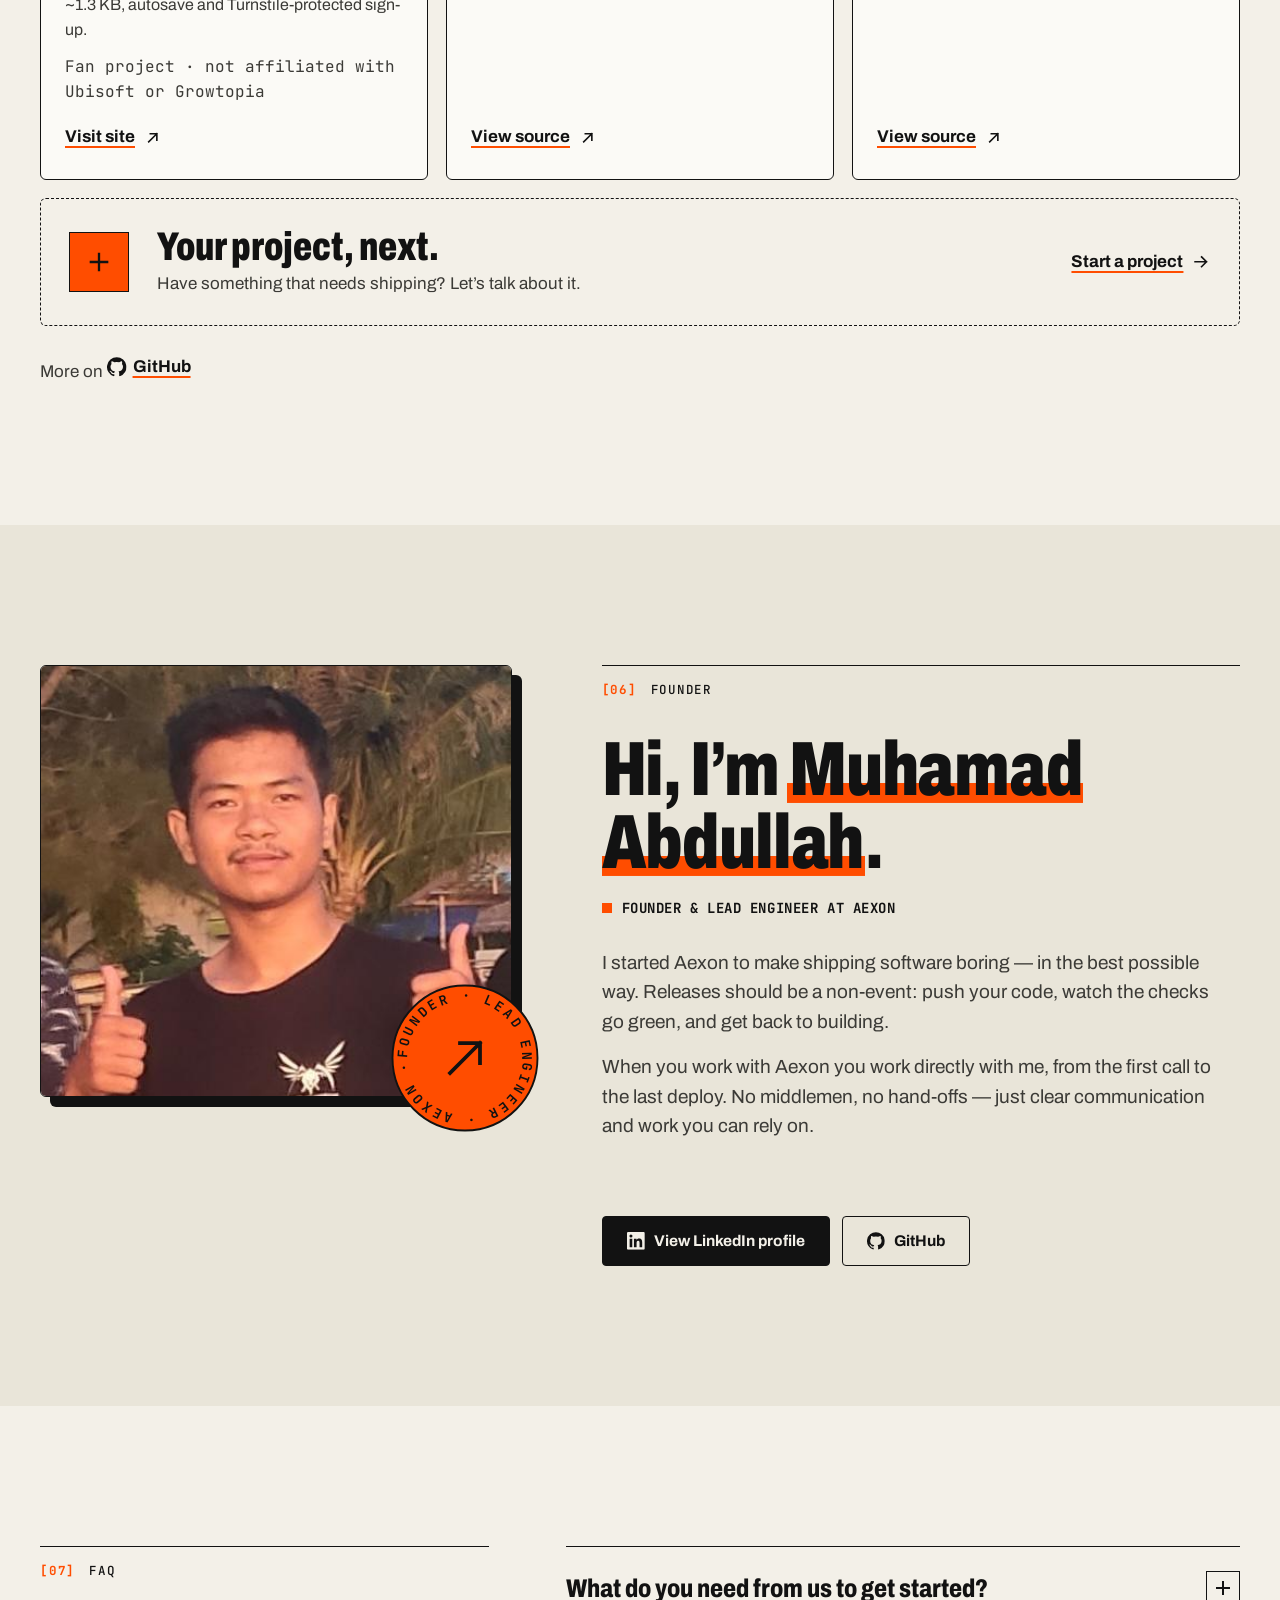
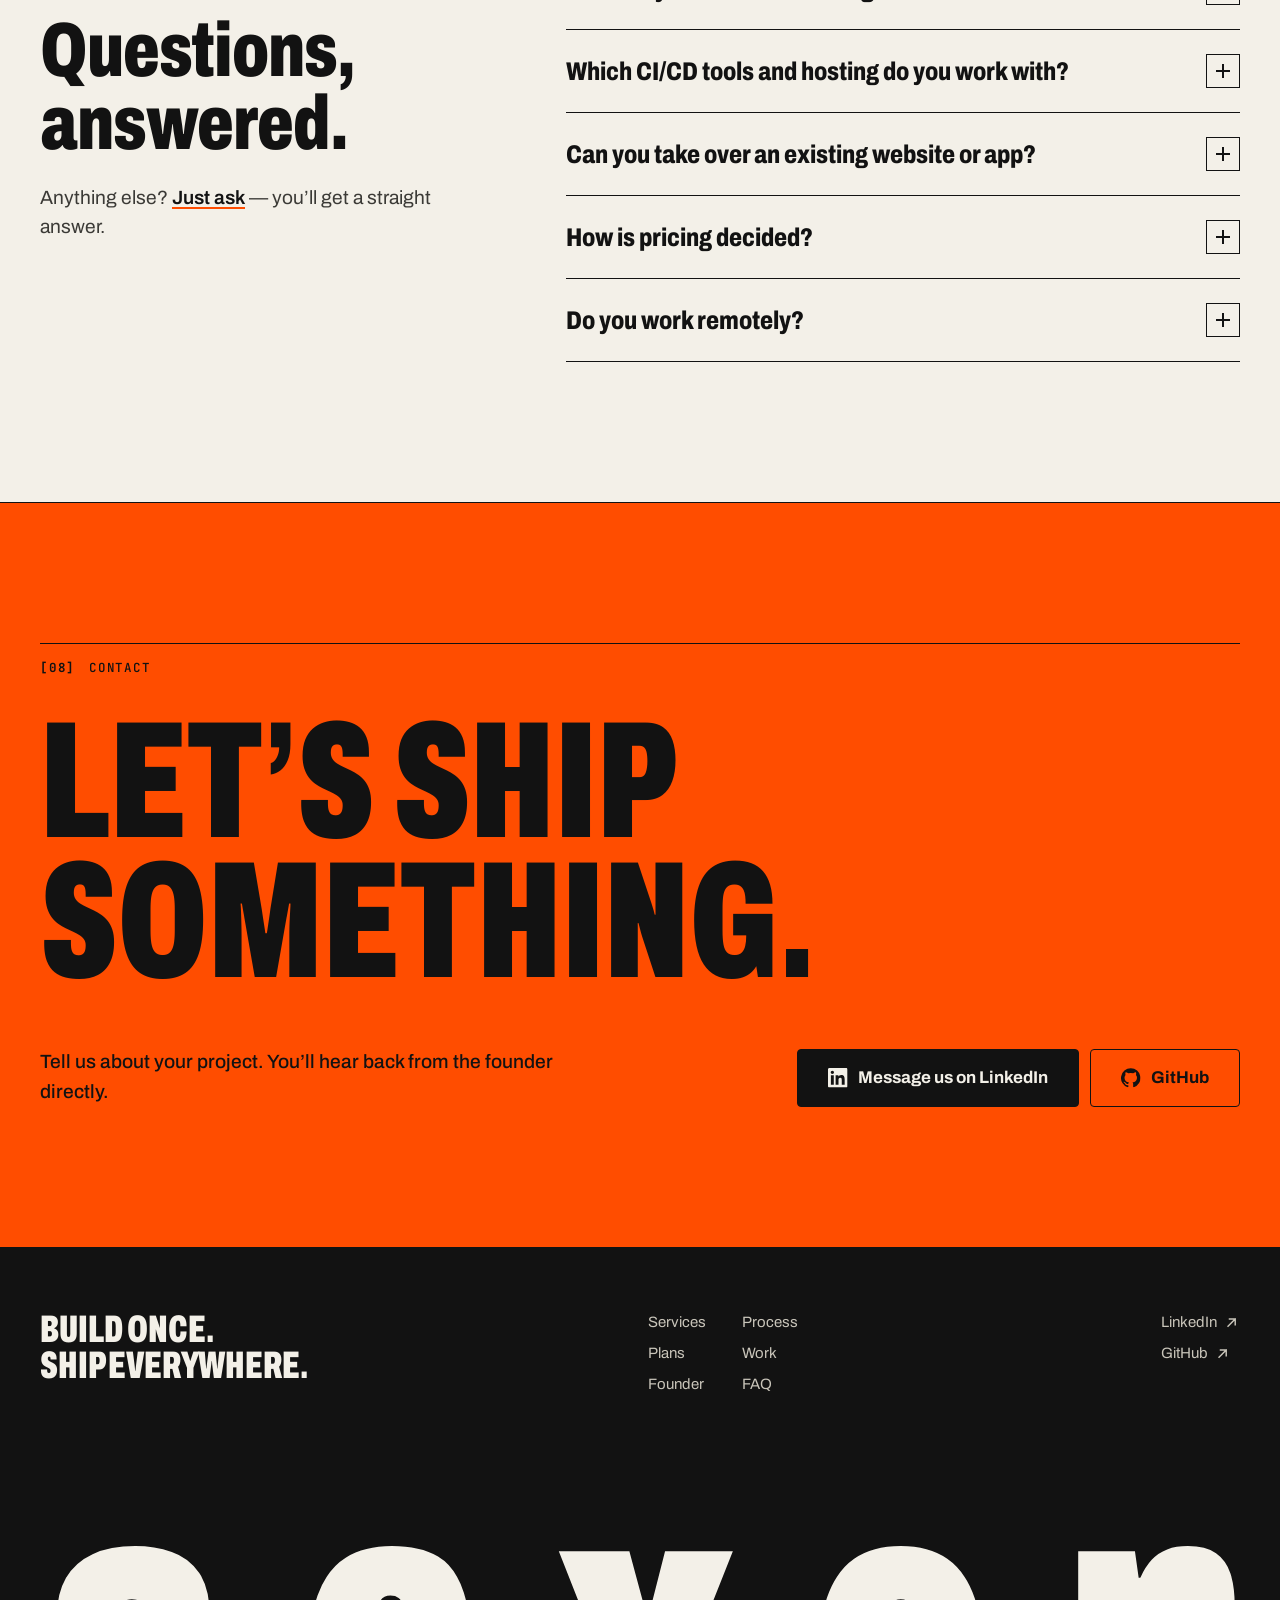
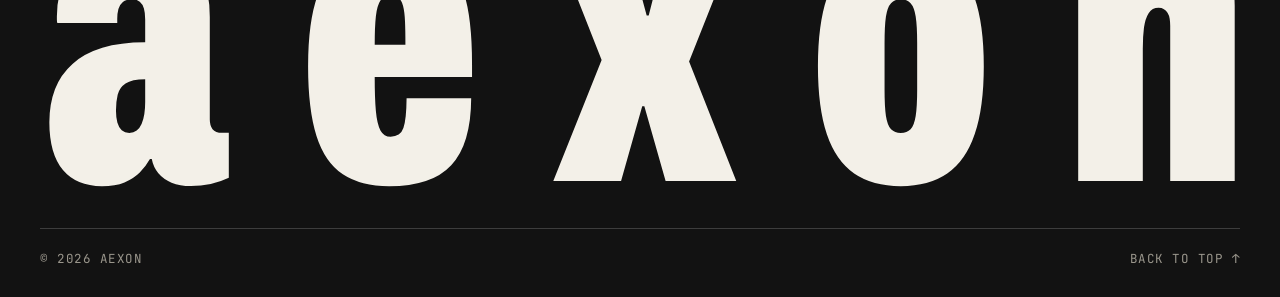
==== commit f978a4b9: "Show the real Growtopia server site in its portfolio card Replaces the placeholder pixel illustratio" ====
--- a/index.html
+++ b/index.html
@@ -439,17 +439,18 @@
 
         <div class="work">
           <article class="work-card featured" data-reveal>
-            <div class="work-visual world" aria-hidden="true">
-              <div class="world-frame">
+            <div class="work-visual world">
+              <a class="world-frame" href="https://growtopia.aexonjp.net/" target="_blank" rel="noopener" tabindex="-1" aria-hidden="true">
                 <span class="wf-bar"><i></i><i></i><i></i><span class="wf-url">growtopia.aexonjp.net</span></span>
-                <span class="world-grid"><i></i><i></i><i></i><i></i><i></i><i></i><i></i><i></i><i></i><i></i><i></i><i></i><i></i><i></i><i></i><i></i><i class="g" style="--n:36"></i><i class="g" style="--n:37"></i><i></i><i></i><i class="g" style="--n:20"></i><i class="g" style="--n:21"></i><i></i><i></i><i class="g" style="--n:24"></i><i class="g" style="--n:25"></i><i class="d" style="--n:26"></i><i class="d" style="--n:27"></i><i class="g" style="--n:28"></i><i></i><i class="d" style="--n:10"></i><i class="d" style="--n:11"></i><i class="g" style="--n:12"></i><i class="g" style="--n:13"></i><i class="d" style="--n:14"></i><i class="o" style="--n:15"></i><i class="d" style="--n:16"></i><i class="d" style="--n:17"></i><i class="o" style="--n:18"></i><i class="g" style="--n:19"></i><i class="b" style="--n:0"></i><i class="b" style="--n:1"></i><i class="b" style="--n:2"></i><i class="b" style="--n:3"></i><i class="b" style="--n:4"></i><i class="b" style="--n:5"></i><i class="b" style="--n:6"></i><i class="b" style="--n:7"></i><i class="b" style="--n:8"></i><i class="b" style="--n:9"></i></span>
-              </div>
-              <span class="visual-tag is-live">Live</span>
+                <img src="assets/img/work-growtopia.jpg" alt="" width="960" height="600" loading="lazy">
+              </a>
+              <span class="visual-tag is-live" aria-hidden="true">Live</span>
             </div>
             <div class="work-body">
-              <div class="tags"><span>Live site</span><span>Web</span><span>Custom domain</span></div>
-              <h3>Growtopia site</h3>
-              <p>A live Growtopia website, built and deployed by Aexon and running on its own subdomain.</p>
+              <div class="tags"><span>Game server</span><span>Canvas</span><span>Caddy</span><span>ID / EN</span></div>
+              <h3>Growtopia private server</h3>
+              <p>A fan-run Growtopia server with a cinematic, scroll-driven landing film in Indonesian and English. Under the hood: ~65 ticks per second under load, worlds compressed from ~150 KB to ~1.3 KB, autosave and Turnstile-protected sign-up.</p>
+              <p class="work-note">Fan project · not affiliated with Ubisoft or Growtopia</p>
               <a class="link-arrow" href="https://growtopia.aexonjp.net/" target="_blank" rel="noopener">Visit site <svg class="ic"><use href="#i-arrow-ne"/></svg></a>
             </div>
           </article>
--- a/assets/css/style.css
+++ b/assets/css/style.css
@@ -569,20 +569,14 @@
 .sf-board i { height: 12px; background: var(--flap); }
 .sf-board i:nth-child(6) { background: #3ccf7e; }
 
-/* Pixel world: blocks are placed bottom-up, then cleared, on a loop */
-.world .world-frame { width: 212px; margin-top: 18px; background: var(--paper); border: 1.5px solid var(--ink); transition: transform .6s var(--ease); }
-.work-card:hover .world .world-frame { transform: translateY(-6px) rotate(2deg); }
+/* Live project: real screenshot in a browser frame */
+.world .world-frame { display: block; width: min(80%, 270px); margin-top: 18px; background: var(--paper); border: 1.5px solid var(--ink); transition: transform .6s var(--ease); }
+.work-card:hover .world .world-frame { transform: translateY(-6px) rotate(-1.5deg); }
 .wf-bar { display: flex; align-items: center; gap: 4px; padding: 6px 8px; border-bottom: 1.5px solid var(--ink); }
 .wf-bar i { width: 6px; height: 6px; flex: none; border: 1.5px solid var(--ink); border-radius: 50%; }
 .wf-url { margin-left: 6px; font-family: var(--mono); font-size: 9.5px; color: var(--muted); white-space: nowrap; overflow: hidden; text-overflow: ellipsis; }
-.world-grid { display: grid; grid-template-columns: repeat(10, 1fr); gap: 2px; padding: 10px; }
-.world-grid i { aspect-ratio: 1; }
-.world-grid i[class] { border: 1px solid var(--ink); transform: scale(0); animation: place 7s var(--ease) infinite; animation-delay: calc(var(--n) * 60ms); }
-.world-grid .g { background: linear-gradient(#3ccf7e 0 38%, #9a6a44 38%); }
-.world-grid .d { background: #9a6a44; }
-.world-grid .o { background: var(--orange); }
-.world-grid .b { background: var(--ink); }
-@keyframes place { 0% { transform: scale(0); } 6% { transform: scale(1.12); } 9%, 88% { transform: scale(1); } 96%, 100% { transform: scale(0); } }
+.world-frame img { width: 100%; height: auto; aspect-ratio: 16 / 10; object-fit: cover; }
+.work-note { font-family: var(--mono); font-size: 11.5px; color: var(--muted); }
 
 /* "Your project, next" runs full width under the project cards */
 .work-next {
@@ -833,6 +827,5 @@
   .hero-title .word, .hero-in { transform: none; opacity: 1; }
   .js [data-reveal] { opacity: 1; transform: none; }
   .js .wordmark span { transform: none; }
-  .world-grid i[class] { animation: none; transform: none; }
   .hl { background-size: 100% .26em; }
 }
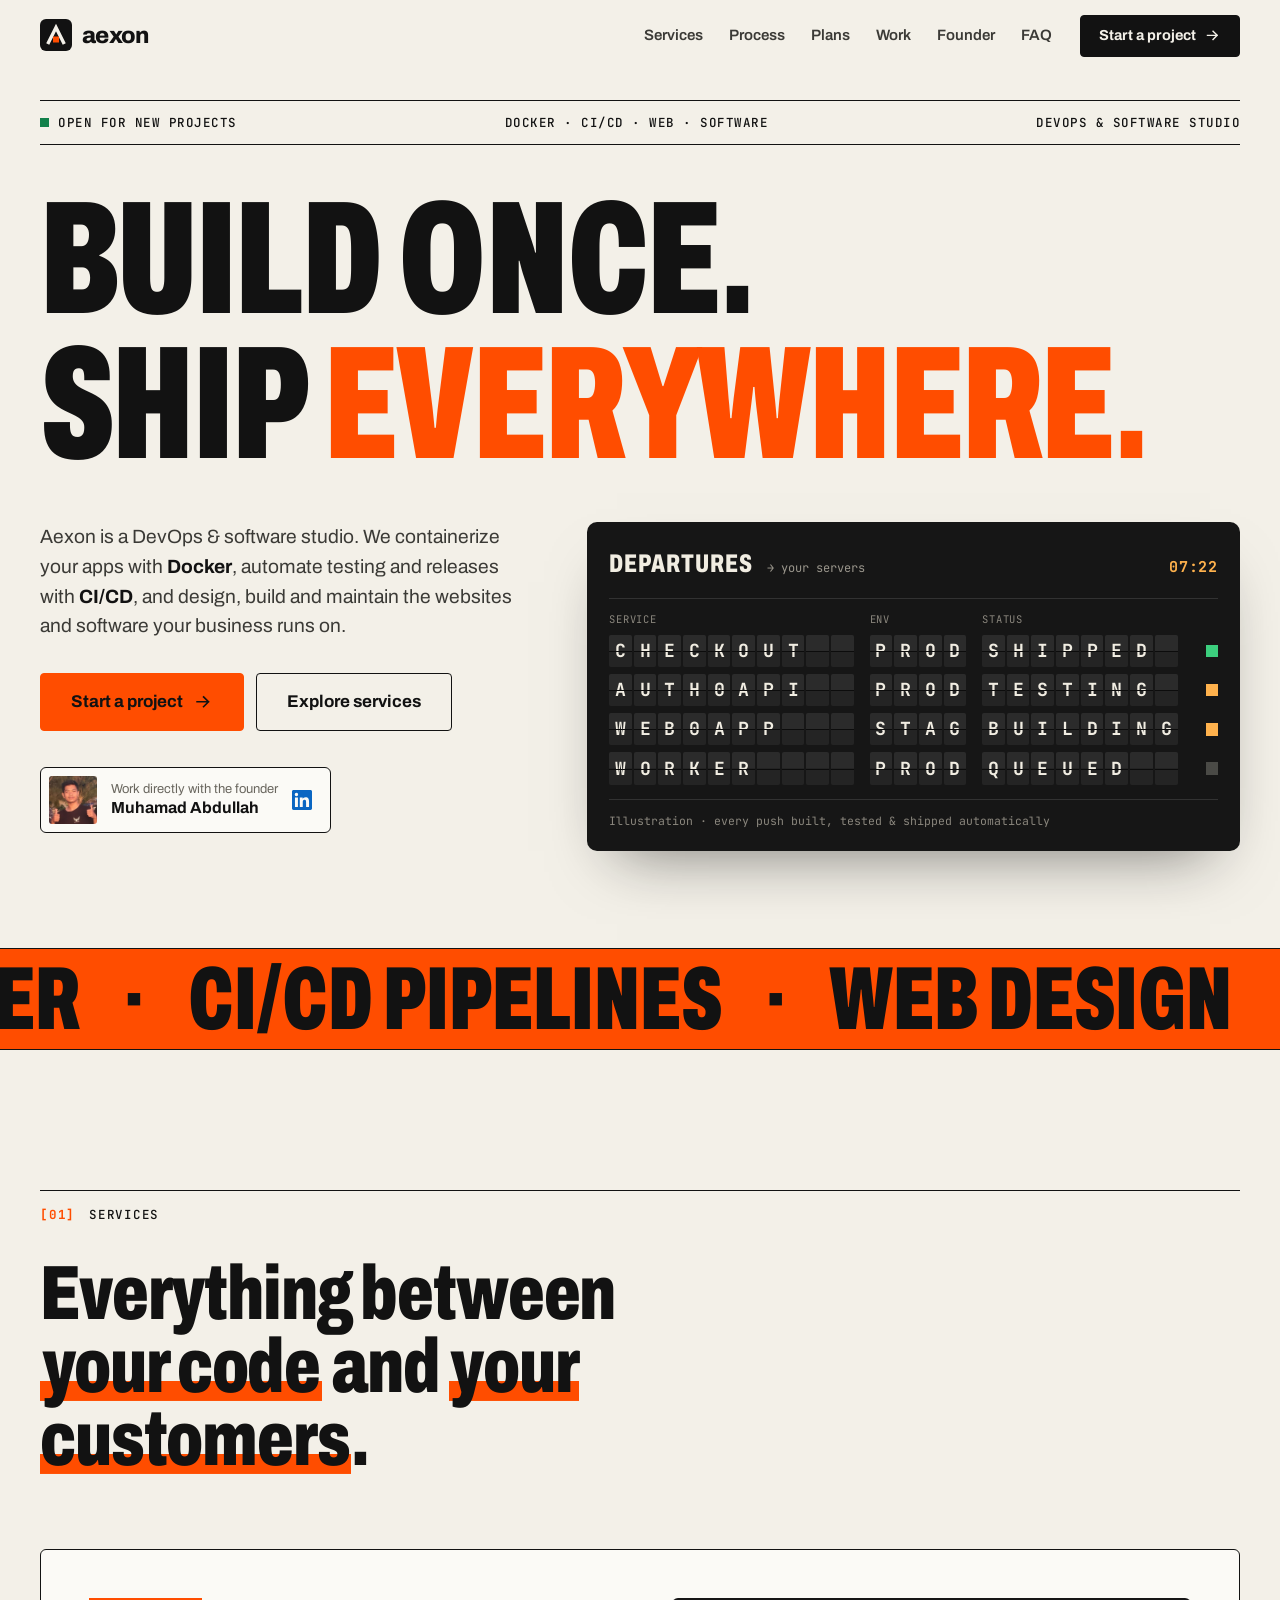
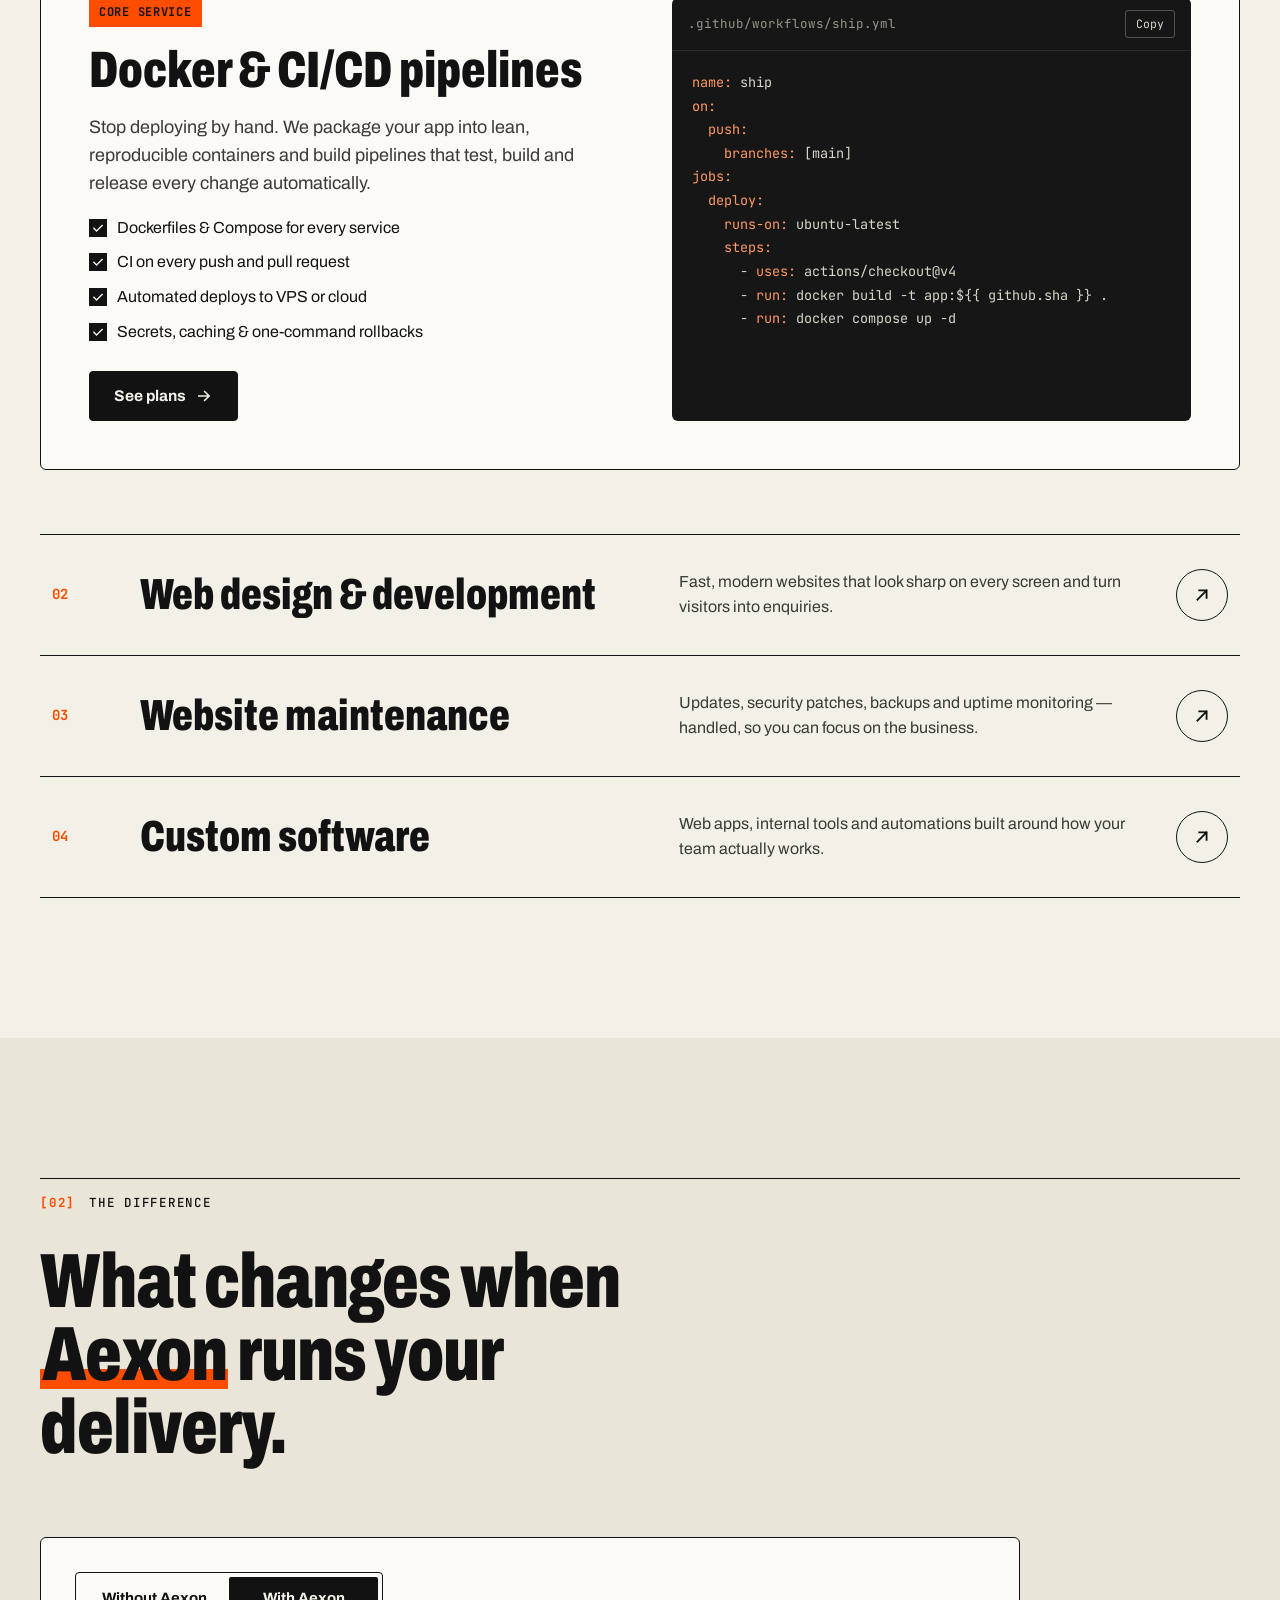
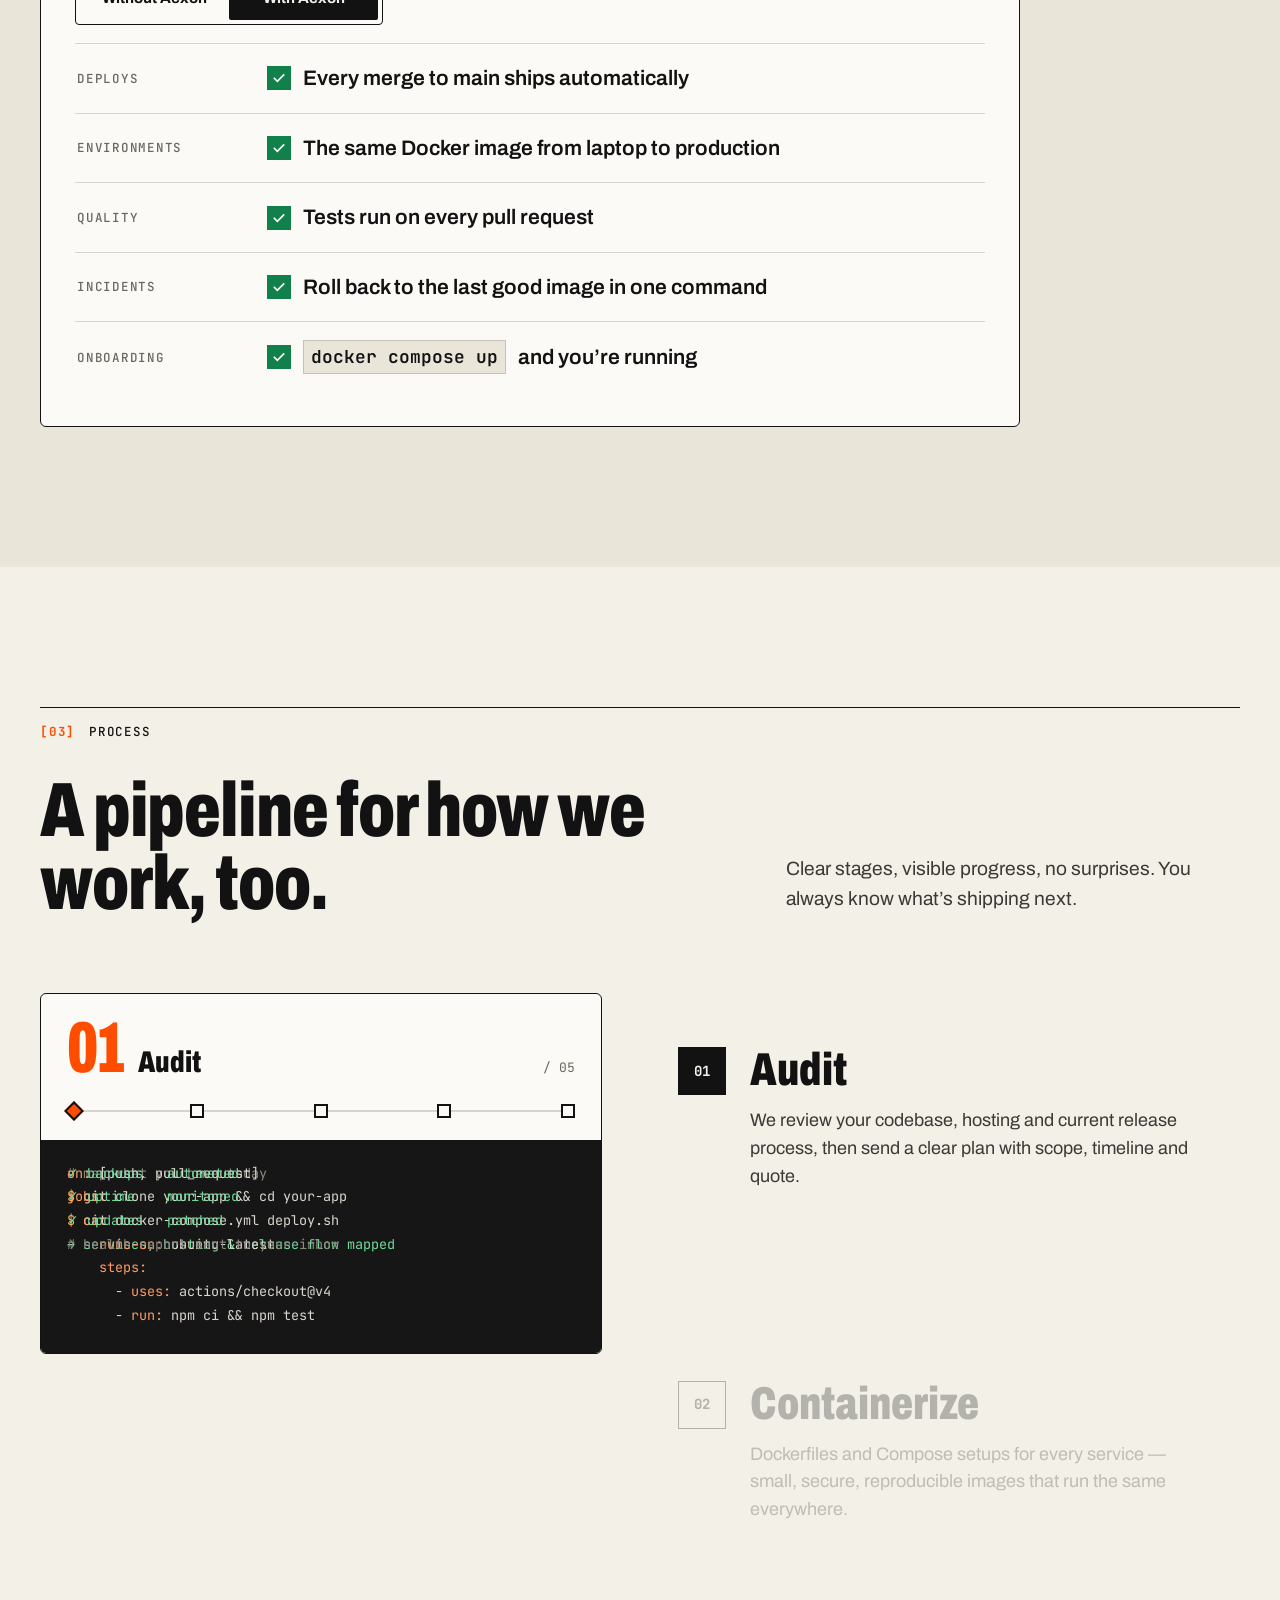
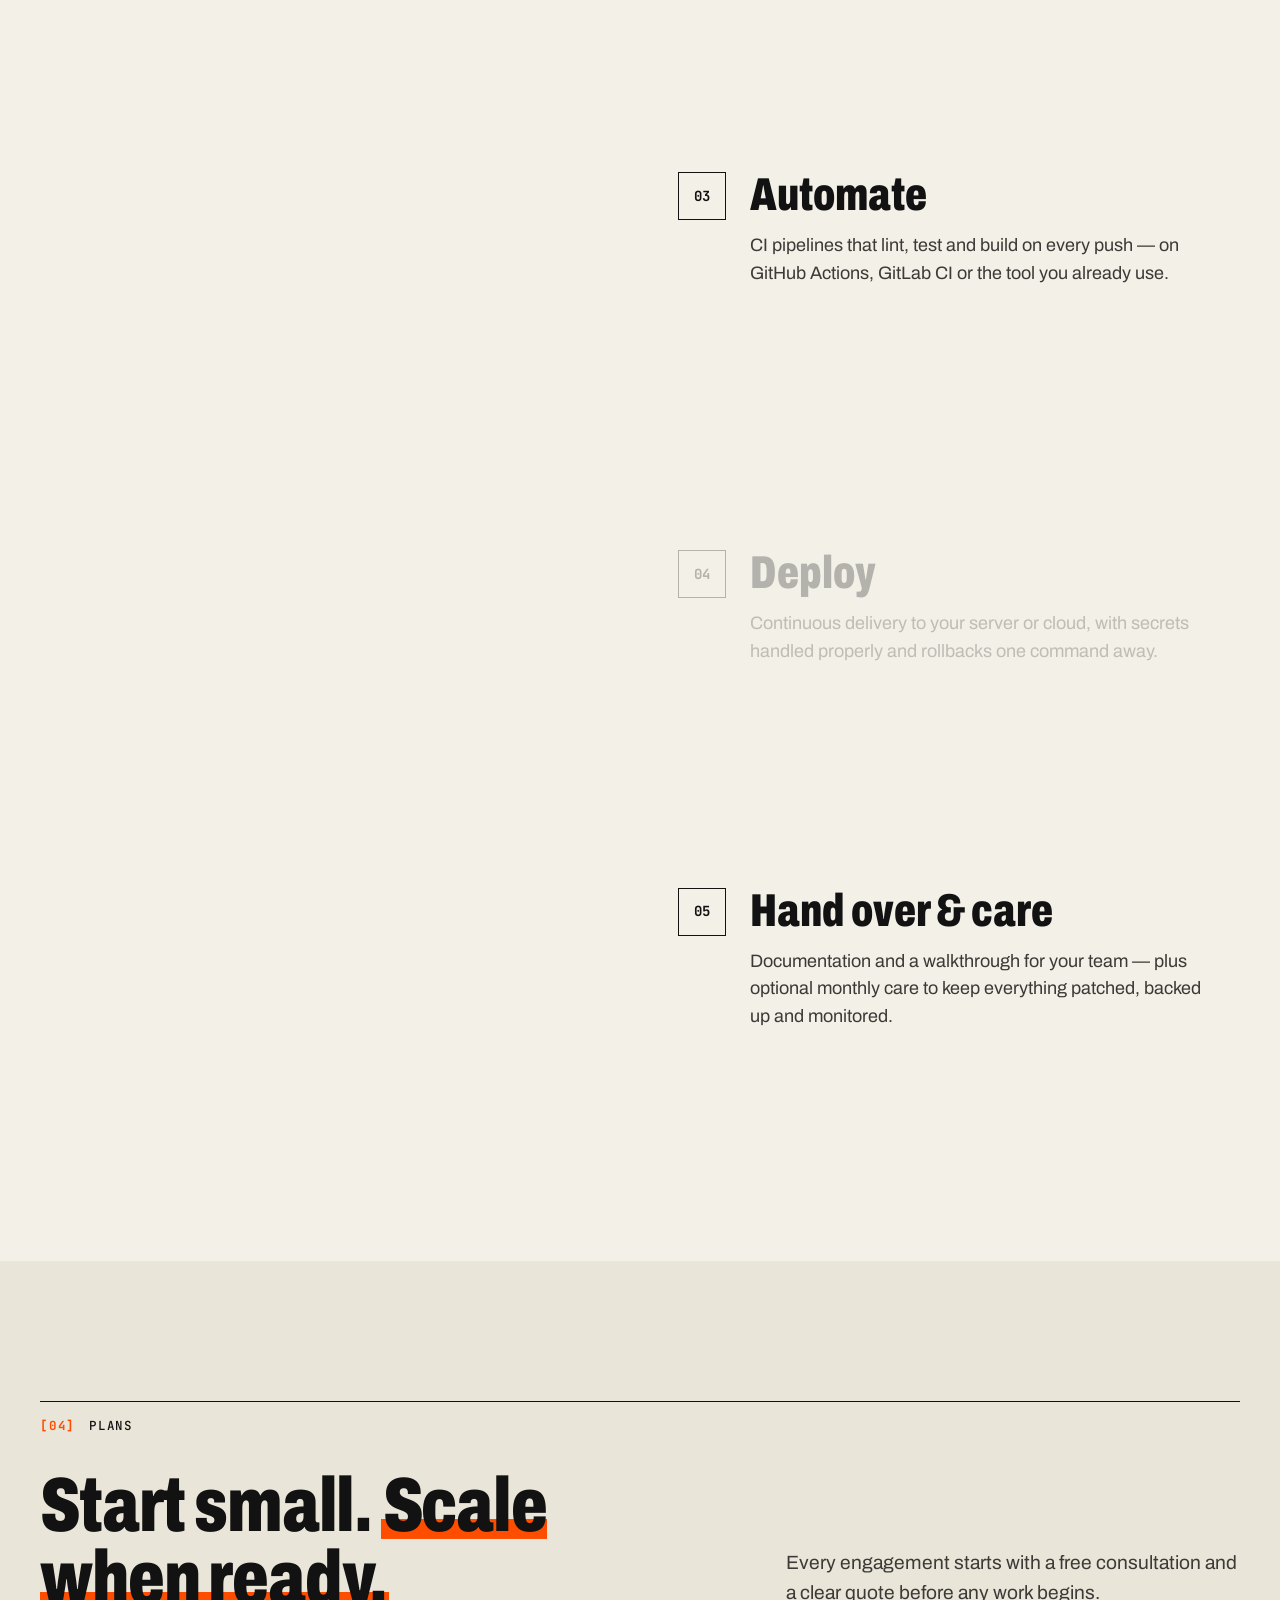
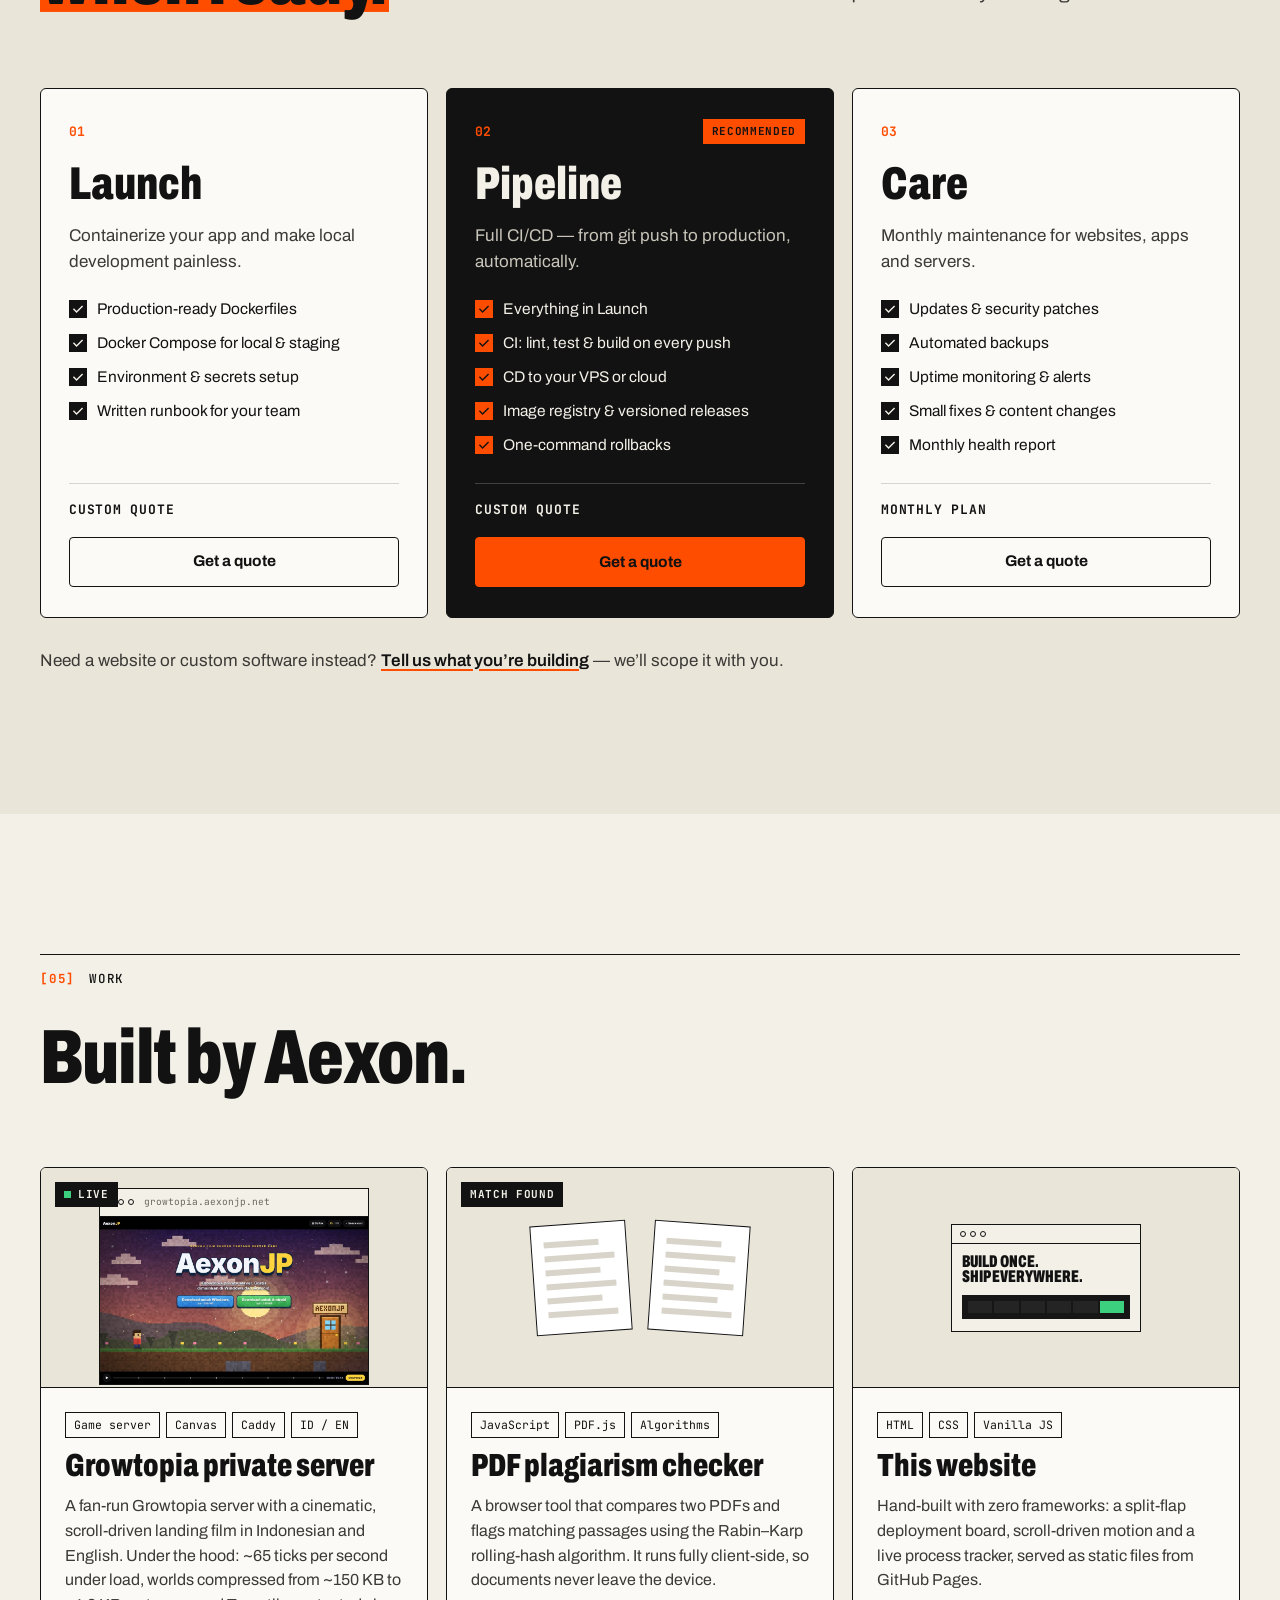
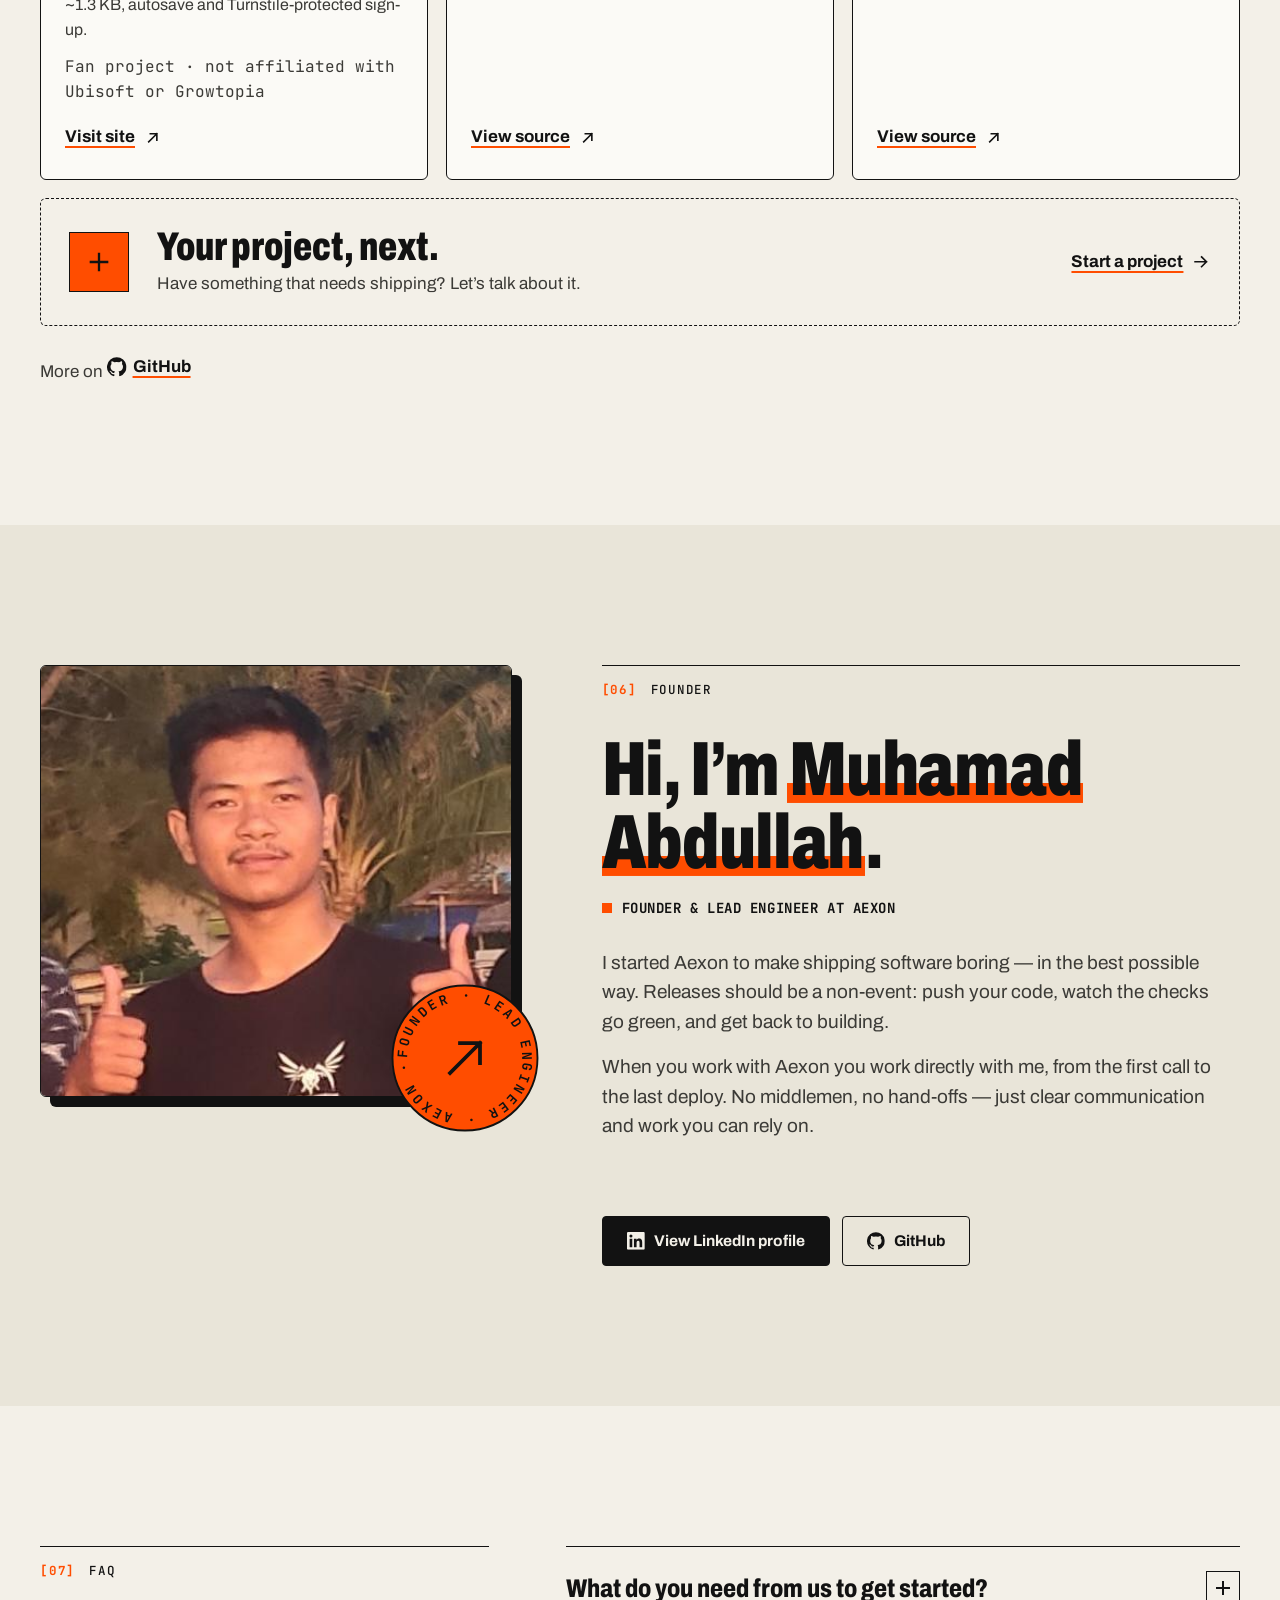
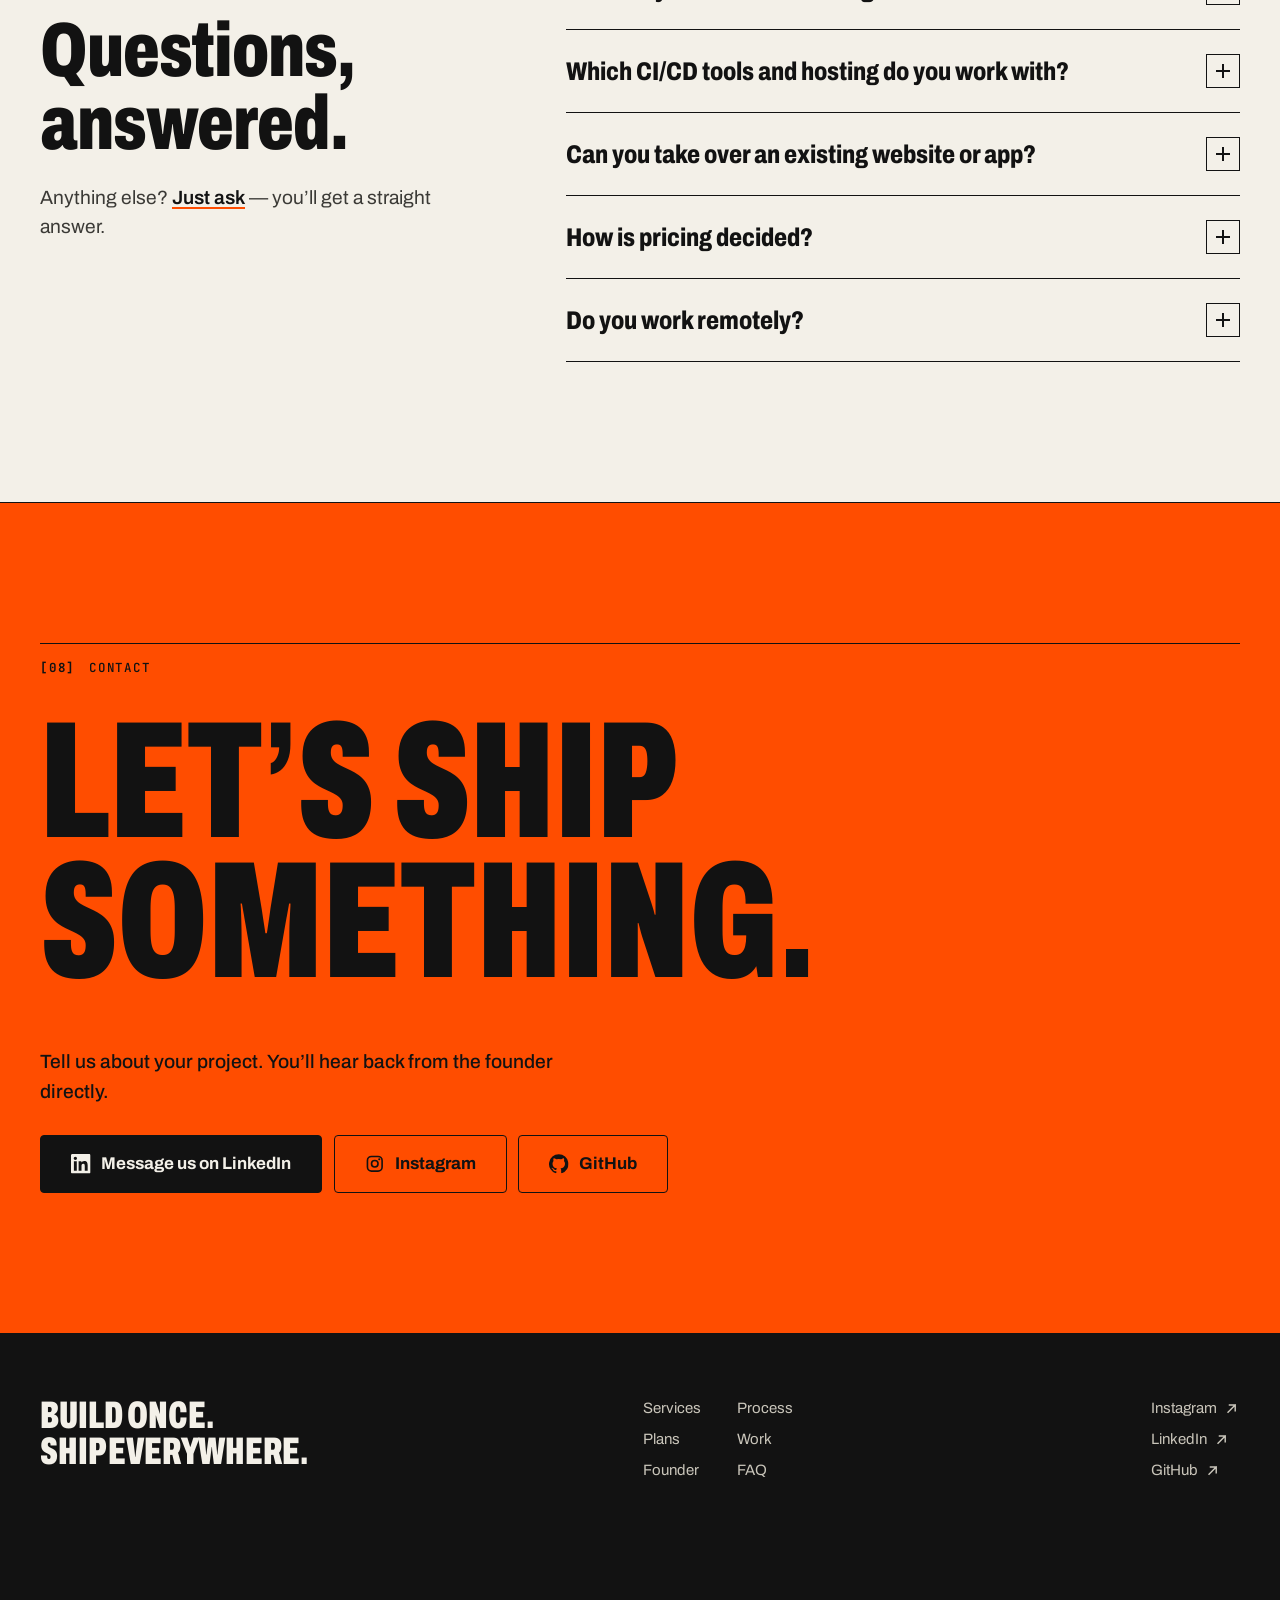
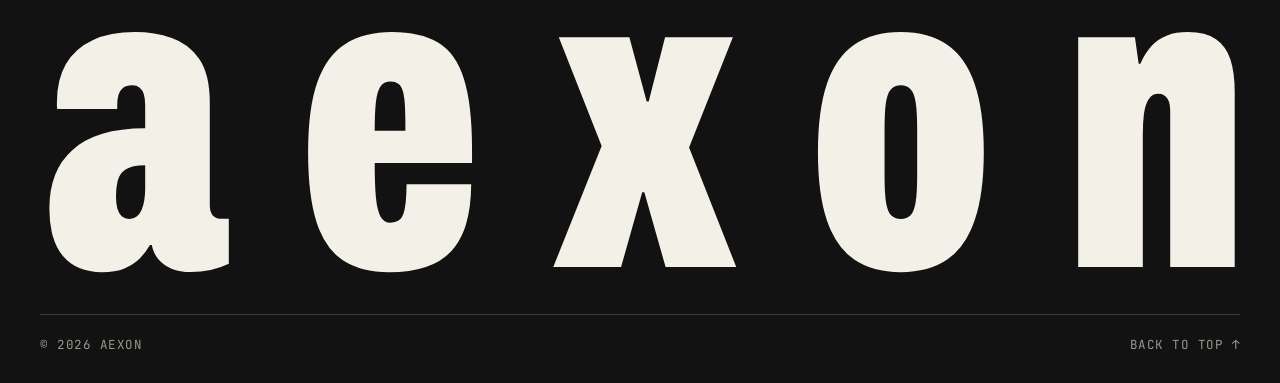
==== commit de66b03c: "Add Instagram and follow the www.aexonjp.my.id domain Links the @aexon_jp Instagram account from the" ====
--- a/index.html
+++ b/index.html
@@ -5,15 +5,15 @@
   <meta name="viewport" content="width=device-width, initial-scale=1">
   <title>Aexon — Docker, CI/CD &amp; Software Studio</title>
   <meta name="description" content="Aexon is a DevOps and software studio. We containerize apps with Docker, automate testing and deployment with CI/CD pipelines, and design, build and maintain websites and custom software.">
-  <link rel="canonical" href="https://www.aexonjp.net/">
+  <link rel="canonical" href="https://www.aexonjp.my.id/">
   <meta name="theme-color" content="#f3f0e8">
 
   <meta property="og:type" content="website">
   <meta property="og:site_name" content="Aexon">
   <meta property="og:title" content="Aexon — Build once. Ship everywhere.">
   <meta property="og:description" content="Docker &amp; CI/CD pipelines, web design, website maintenance and custom software. Work directly with founder Muhamad Abdullah.">
-  <meta property="og:url" content="https://www.aexonjp.net/">
-  <meta property="og:image" content="https://www.aexonjp.net/assets/img/og.png">
+  <meta property="og:url" content="https://www.aexonjp.my.id/">
+  <meta property="og:image" content="https://www.aexonjp.my.id/assets/img/og.png">
   <meta property="og:image:width" content="1200">
   <meta property="og:image:height" content="630">
   <meta name="twitter:card" content="summary_large_image">
@@ -32,21 +32,22 @@
     "@context": "https://schema.org",
     "@type": "ProfessionalService",
     "name": "Aexon",
-    "url": "https://www.aexonjp.net/",
-    "logo": "https://www.aexonjp.net/assets/img/logo.svg",
-    "image": "https://www.aexonjp.net/assets/img/og.png",
+    "url": "https://www.aexonjp.my.id/",
+    "logo": "https://www.aexonjp.my.id/assets/img/logo.svg",
+    "image": "https://www.aexonjp.my.id/assets/img/og.png",
     "description": "DevOps and software studio: Docker and CI/CD pipelines, web design, website maintenance and custom software development.",
     "founder": {
       "@type": "Person",
       "name": "Muhamad Abdullah",
       "jobTitle": "Founder & Lead Engineer",
-      "image": "https://www.aexonjp.net/assets/img/founder.jpg",
+      "image": "https://www.aexonjp.my.id/assets/img/founder.jpg",
       "sameAs": [
         "https://www.linkedin.com/in/muhamad-abdullah-439a632a5/",
         "https://github.com/AexonJP"
       ]
     },
     "sameAs": [
+      "https://www.instagram.com/aexon_jp/",
       "https://www.linkedin.com/in/muhamad-abdullah-439a632a5/",
       "https://github.com/AexonJP"
     ],
@@ -67,6 +68,7 @@
     <symbol id="i-x" viewBox="0 0 24 24"><path d="M7 7l10 10M17 7L7 17" fill="none" stroke="currentColor" stroke-width="2.4" stroke-linecap="square"/></symbol>
     <symbol id="i-plus" viewBox="0 0 24 24"><path d="M12 5v14M5 12h14" fill="none" stroke="currentColor" stroke-width="2" stroke-linecap="square"/></symbol>
     <symbol id="i-linkedin" viewBox="0 0 24 24"><path fill="currentColor" d="M20.45 20.45h-3.55v-5.57c0-1.33-.03-3.04-1.85-3.04-1.85 0-2.14 1.45-2.14 2.94v5.67H9.36V9h3.41v1.56h.05c.48-.9 1.64-1.85 3.37-1.85 3.6 0 4.27 2.37 4.27 5.46v6.28zM5.34 7.43a2.06 2.06 0 1 1 0-4.13 2.06 2.06 0 0 1 0 4.13zM7.12 20.45H3.56V9h3.56v11.45zM22.22 0H1.77C.79 0 0 .77 0 1.73v20.54C0 23.23.79 24 1.77 24h20.45c.98 0 1.78-.77 1.78-1.73V1.73C24 .77 23.2 0 22.22 0z"/></symbol>
+    <symbol id="i-instagram" viewBox="0 0 24 24"><g fill="none" stroke="currentColor" stroke-width="2"><rect x="3" y="3" width="18" height="18" rx="5"/><circle cx="12" cy="12" r="4"/></g><circle cx="17.5" cy="6.5" r="1.3" fill="currentColor"/></symbol>
     <symbol id="i-github" viewBox="0 0 24 24"><path fill="currentColor" d="M12 .3a12 12 0 0 0-3.8 23.38c.6.12.83-.26.83-.57l-.02-2.04c-3.34.72-4.04-1.61-4.04-1.61-.55-1.39-1.34-1.76-1.34-1.76-1.08-.74.09-.73.09-.73 1.2.09 1.84 1.24 1.84 1.24 1.07 1.83 2.8 1.3 3.49 1 .1-.78.42-1.31.76-1.61-2.67-.3-5.47-1.33-5.47-5.93 0-1.31.47-2.38 1.24-3.22-.14-.3-.54-1.52.1-3.18 0 0 1-.32 3.3 1.23a11.5 11.5 0 0 1 6 0c2.28-1.55 3.29-1.23 3.29-1.23.64 1.66.24 2.88.12 3.18a4.65 4.65 0 0 1 1.23 3.22c0 4.61-2.8 5.63-5.48 5.92.42.36.81 1.1.81 2.22l-.01 3.29c0 .31.2.69.82.57A12 12 0 0 0 12 .3"/></symbol>
   </svg>
 
@@ -590,6 +592,7 @@
           <p class="lead">Tell us about your project. You’ll hear back from the founder directly.</p>
           <div class="contact-actions">
             <a class="btn btn-ink btn-lg magnetic" href="https://www.linkedin.com/in/muhamad-abdullah-439a632a5/" target="_blank" rel="noopener"><svg class="ic"><use href="#i-linkedin"/></svg><span class="label">Message us on LinkedIn</span></a>
+            <a class="btn btn-line btn-lg magnetic" href="https://www.instagram.com/aexon_jp/" target="_blank" rel="noopener"><svg class="ic"><use href="#i-instagram"/></svg><span class="label">Instagram</span></a>
             <a class="btn btn-line btn-lg magnetic" href="https://github.com/AexonJP" target="_blank" rel="noopener"><svg class="ic"><use href="#i-github"/></svg><span class="label">GitHub</span></a>
           </div>
         </div>
@@ -610,6 +613,7 @@
           <a href="#faq">FAQ</a>
         </nav>
         <div class="footer-social">
+          <a href="https://www.instagram.com/aexon_jp/" target="_blank" rel="noopener">Instagram <svg class="ic"><use href="#i-arrow-ne"/></svg></a>
           <a href="https://www.linkedin.com/in/muhamad-abdullah-439a632a5/" target="_blank" rel="noopener">LinkedIn <svg class="ic"><use href="#i-arrow-ne"/></svg></a>
           <a href="https://github.com/AexonJP" target="_blank" rel="noopener">GitHub <svg class="ic"><use href="#i-arrow-ne"/></svg></a>
         </div>
